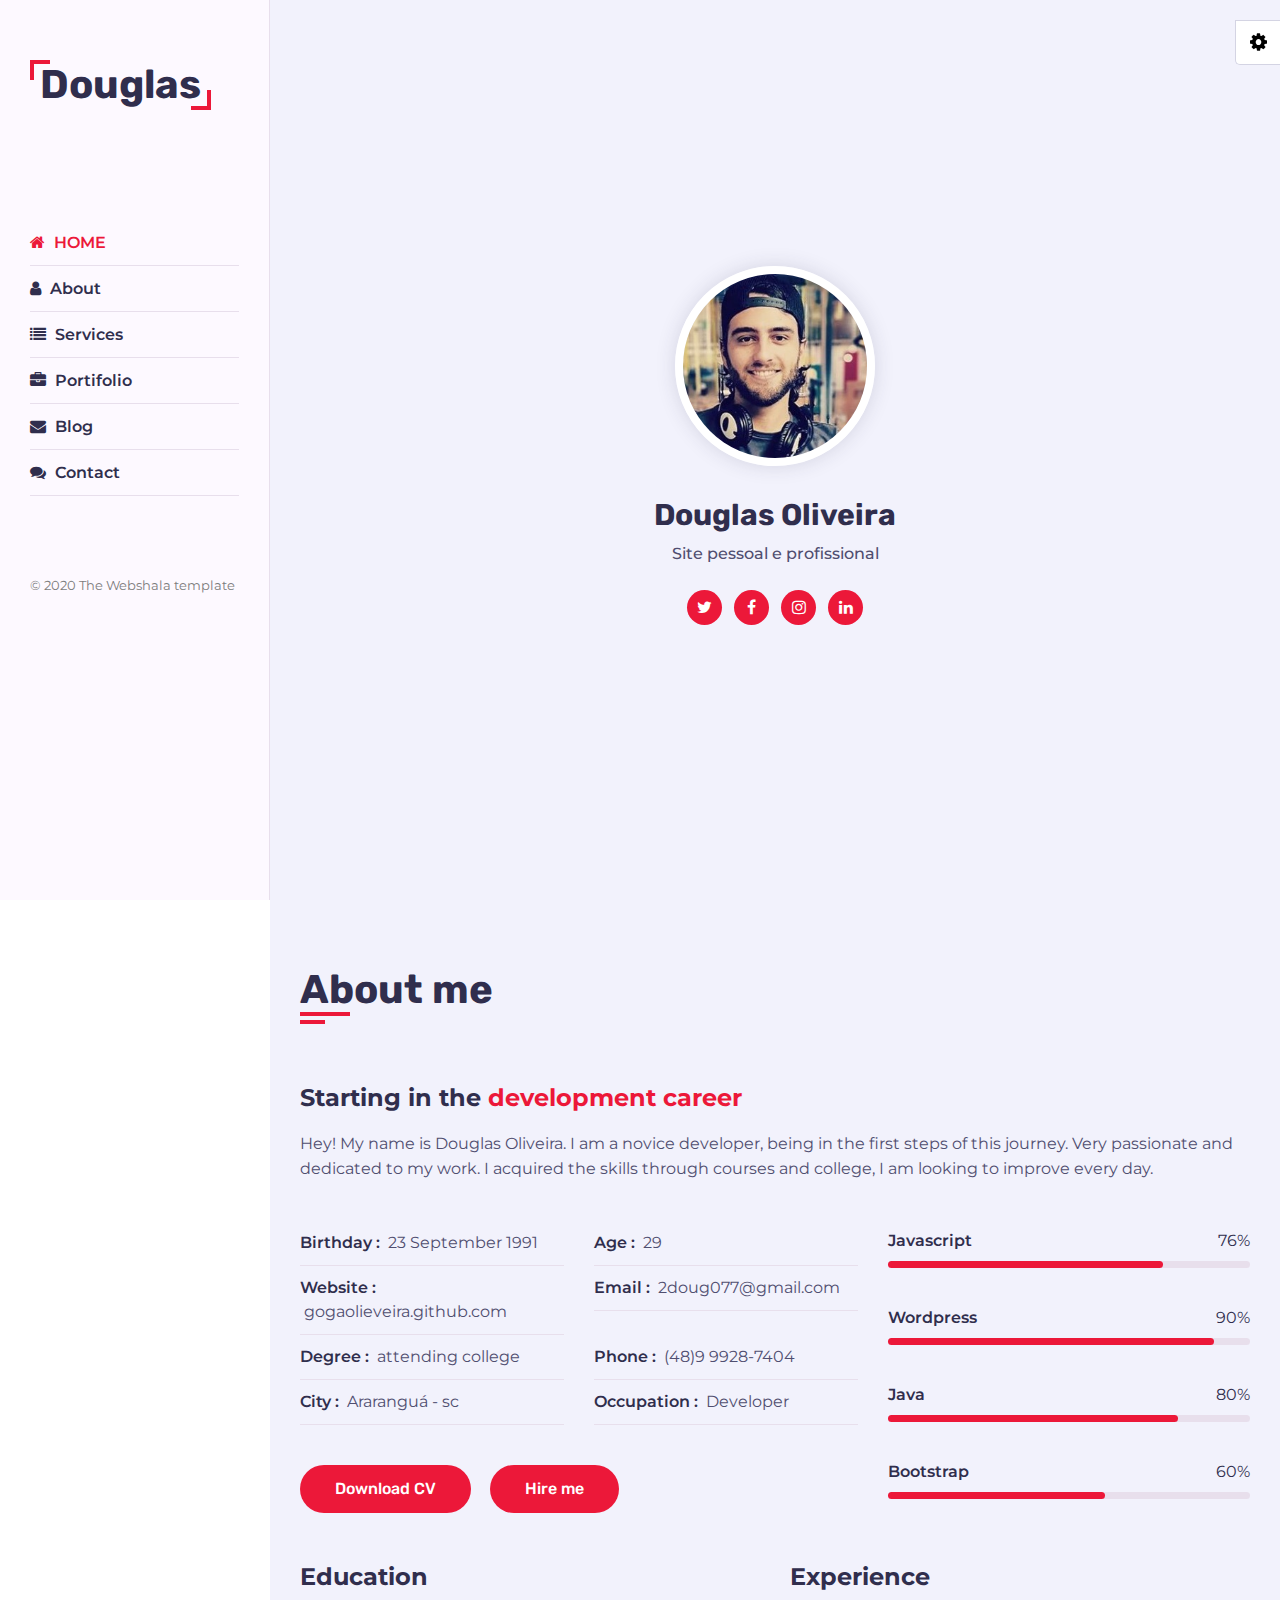
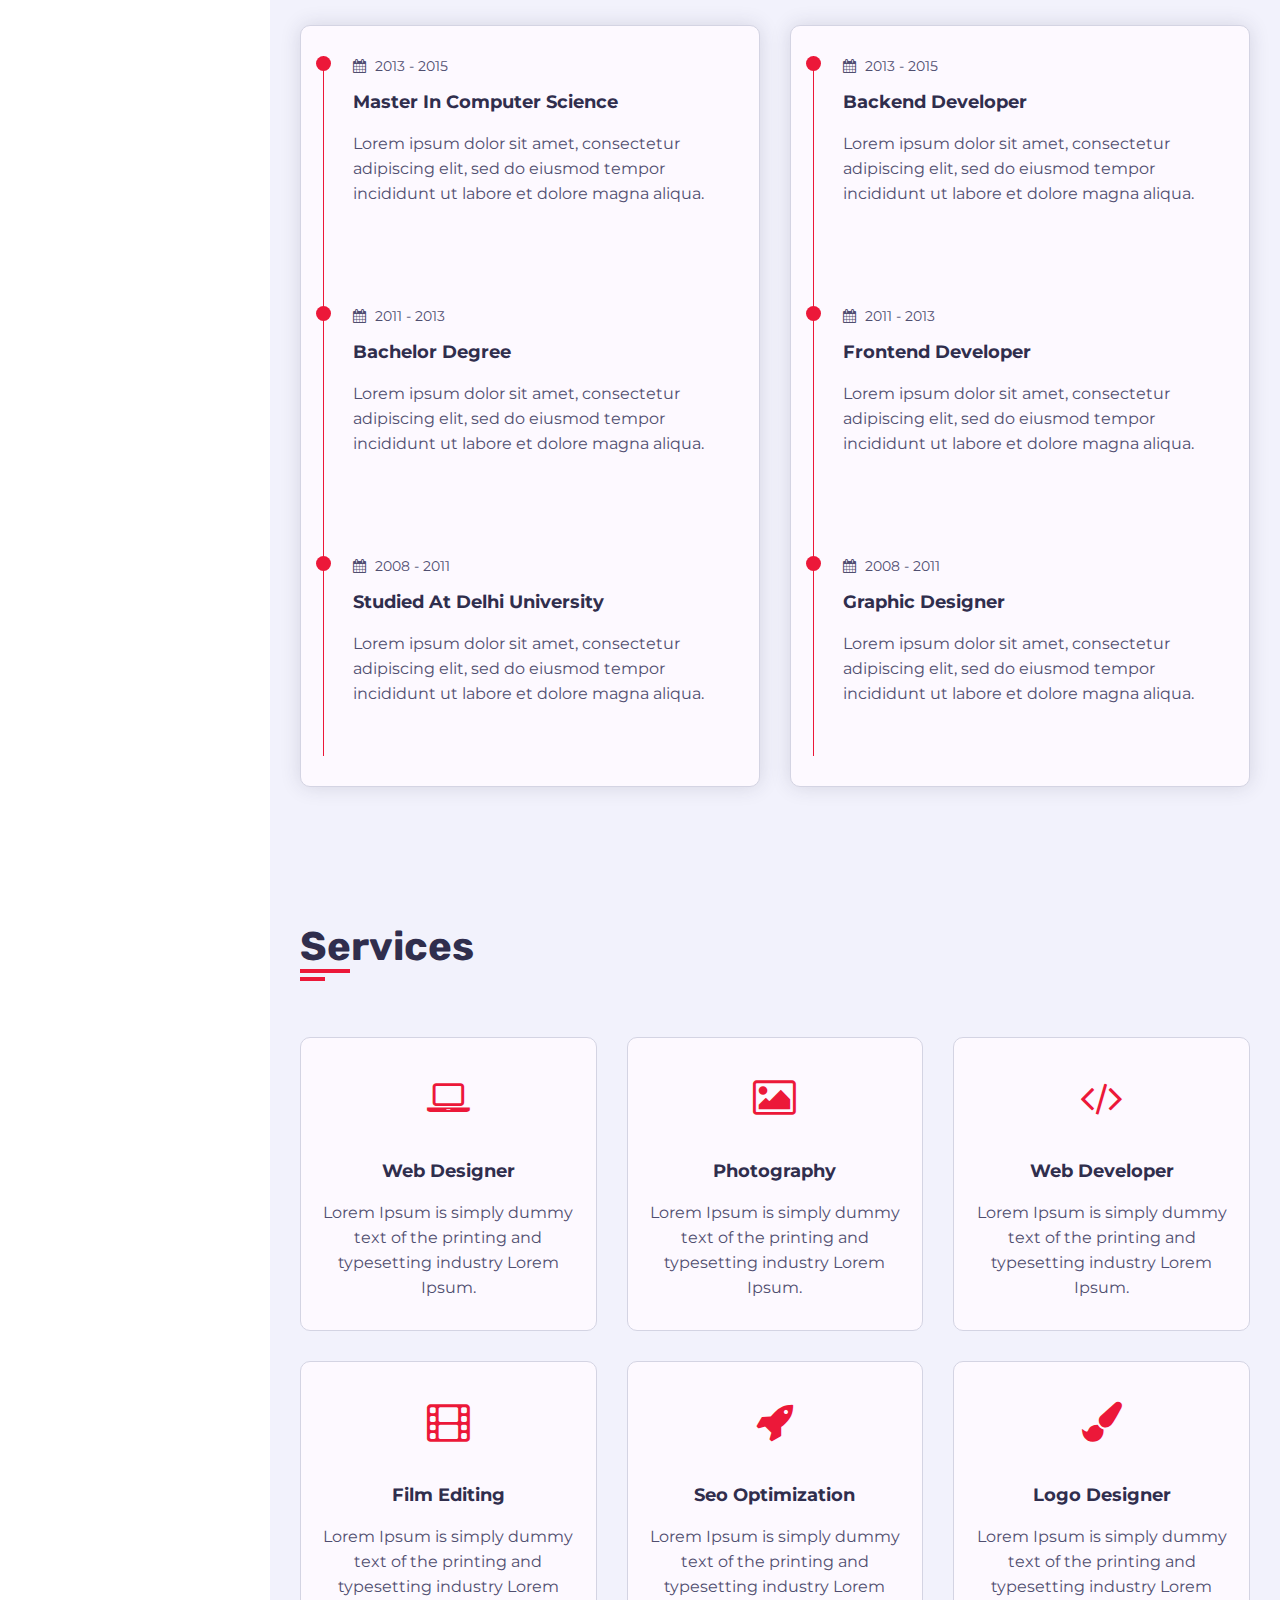
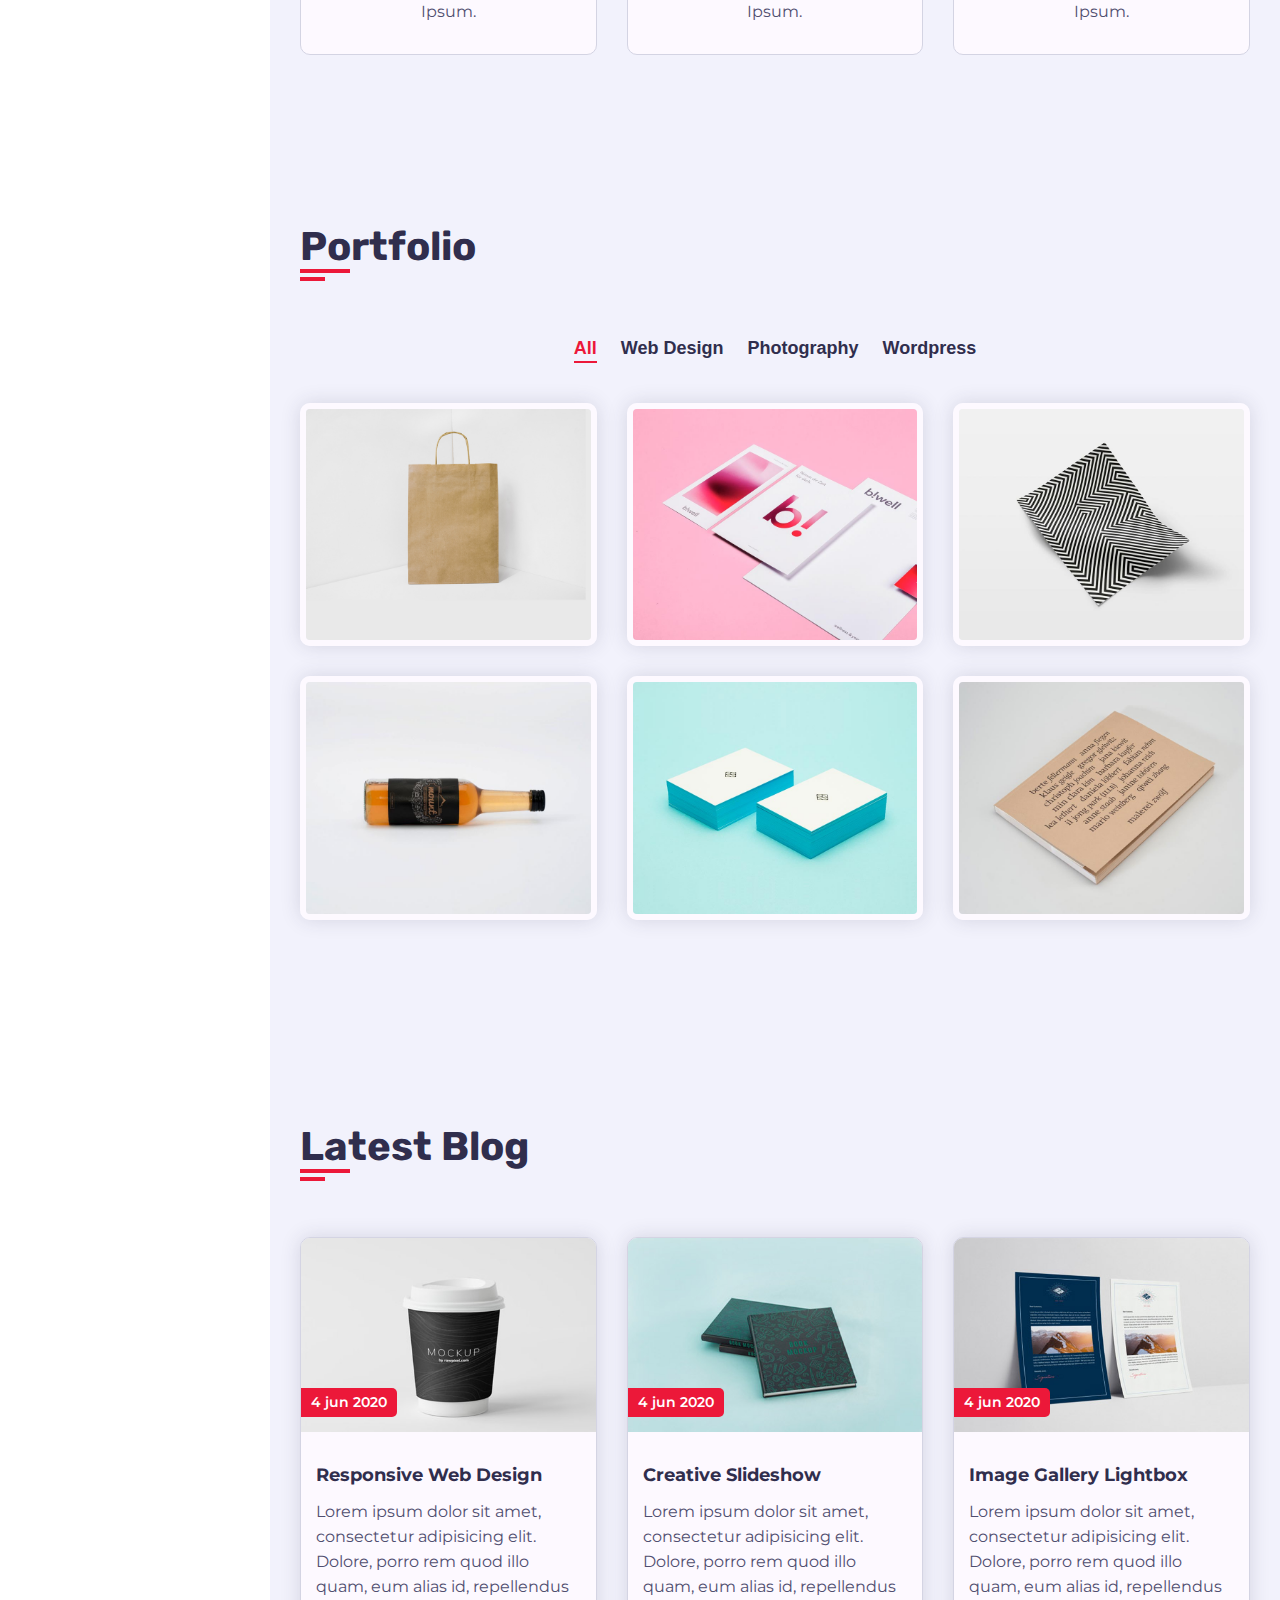
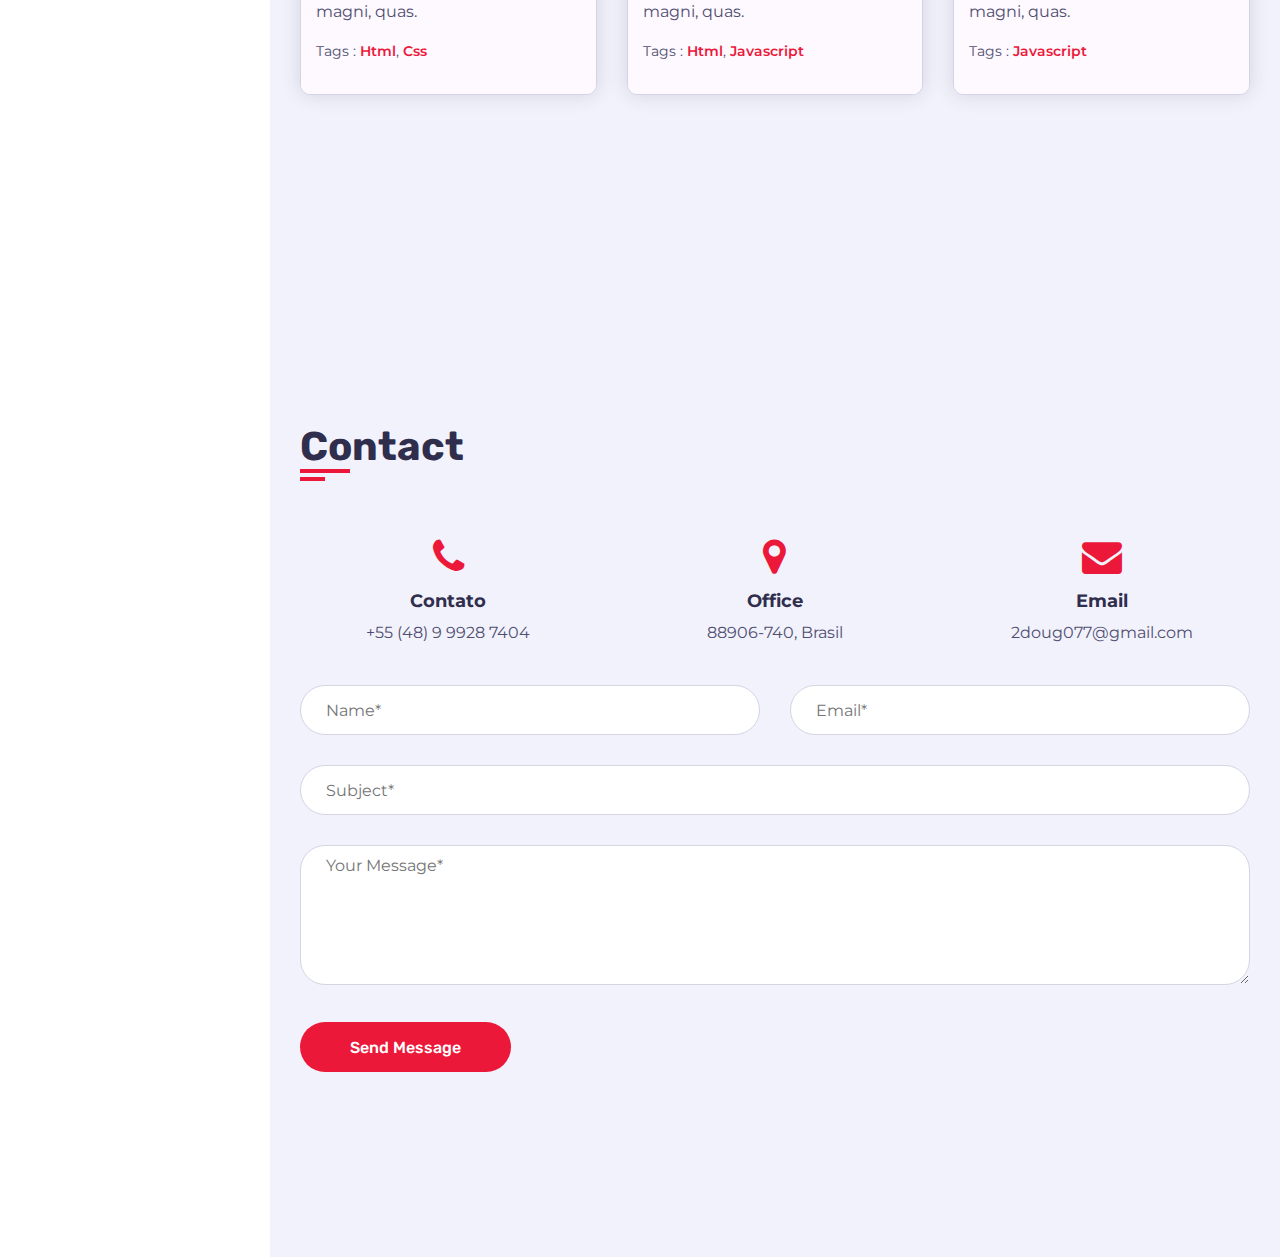
==== index.html @ 9f89ffaa "download cv" ====
<!DOCTYPE html>
<html lang="en">
<head>
  <title>Personal Portfolio Template</title>
  <meta charset="utf-8">
  <meta name="viewport" content="width=device-width, initial-scale=1">
   <!-- Template css Files -->
	<link rel="stylesheet" href="css/style.css" type="text/css">
  <link rel="stylesheet" href="css/skins/pink.css" type="text/css">

  <!-- Live Style Sqitcher - Demo Only -->
  <link rel="stylesheet" class="alternate-style" title="pink" href="css/skins/pink.css" type="text/css" disabled>
  <link rel="stylesheet" class="alternate-style" title="blue" href="css/skins/blue.css" type="text/css" disabled>
  <link rel="stylesheet" class="alternate-style" title="orange" href="css/skins/orange.css" type="text/css" disabled>
  <link rel="stylesheet" class="alternate-style" title="yellow" href="css/skins/yellow.css" type="text/css" disabled >
  <link rel="stylesheet" class="alternate-style" title="grenn" href="css/skins/grenn.css" type="text/css" disabled>

  <link rel="stylesheet" href="css/styleSwitcher.css" type="text/css">

</head>
<body>

  <!-- Main container-->
  <div class="main-container">
    <!-- Aside -->
    <div class="aside">
      <!-- logo -->
      <div class="logo">
        <a href="#">Douglas</a>
      </div>
      <!-- Nav Toggler Btn-->
      <div class="nav-toggler">
        <span></span>
      </div>

      <!-- nav -->
      <ul class="nav">
        <li><a href="#" class="activate"><i class="fa fa-home"></i> HOME</a></li>
        <li><a href="#"><i class="fa fa-user"></i> About</a></li>
        <li><a href="#"><i class="fa fa-list"></i> Services</a></li>
        <li><a href="#"><i class="fa fa-briefcase"></i> Portifolio</a></li>
        <li><a href="#"><i class="fa fa-envelope"></i> Blog</a></li>
        <li><a href="#"><i class="fa fa-comments"></i> Contact</a></li>
      </ul>
      <!-- Copyright -->
      <div class="copyright-text">
        &copy; 2020 The Webshala template
      </div>
    </div>
    <!-- Aside End-->
    <!-- Main contente -->
    <div class="main-content">

      <!-- Home Section -->
        <section class="home section ">
          <div class="container">
            <div class="intro">
              <img src="images/about.jpg" alt="profile" class="shadow-dark">
              <h1>Douglas Oliveira</h1>
              <p>Site pessoal e profissional</p>
              <div class="social-links">
                <a href="#"><i class="fa fa-twitter"></i></a>
                <a href="#"><i class="fa fa-facebook"></i></a>
                <a href="#"><i class="fa fa-instagram"></i></a>
                <a href="#"><i class="fa fa-linkedin"></i></a>
              </div>
            </div>
          </div>
        </section>
      <!-- Home Section end-->

      <!-- About Section --> 
          <section class="about section ">
            <div class="container">
              <div class="row">
                <div class="section-title padd-15">
                  <h2>About me</h2>
                </div>
              </div>
              <div class="row">
                <div class="about-content padd-15">
                  <div class="row">
                    <div class="about-text padd-15">
                      <h3>Starting in the <span> development career</span></h3>
                      <p>Hey! My name is Douglas Oliveira. I am a novice developer, 
                        being in the first steps of this journey. Very passionate and dedicated to my work. 
                        I acquired the skills through courses and college, I am looking to improve every day. </p>
                    </div>
                  </div>
                  <div class="row">
                    <div class="personal-info padd-15">
                      <div class="row">
                        <div class="info-item padd-15">
                          <p>Birthday : <span>23 September 1991</span></p>
                        </div>
                        <div class="info-item padd-15">
                          <p>Age : <span>29</span></p>
                        </div>
                        <div class="info-item padd-15">
                          <p>Website : <span>gogaolieveira.github.com</span></p>
                        </div>
                        <div class="info-item padd-15">
                          <p>Email : <span>2doug077@gmail.com</span></p>
                        </div>
                        <div class="info-item padd-15">
                          <p>Degree : <span>attending college</span></p>
                        </div>
                        <div class="info-item padd-15">
                          <p>Phone : <span>(48)9 9928-7404</span></p>
                        </div>
                        <div class="info-item padd-15">
                          <p>City : <span>Araranguá - sc</span></p>
                        </div>
                        <div class="info-item padd-15">
                          <p>Occupation : <span>Developer</span></p>
                        </div>
                      </div>
                      <div class="row">
                        <div class="buttons padd-15">
                          <a href="https://docs.google.com/document/d/1avSpK-kyquEEZ40soCVxPHqkSsk9Lg15papKttNZGSA/edit?usp=sharing" class="btn">Download CV</a>
                          <a href="https://api.whatsapp.com/send?phone=5548999287404&text=Ol%C3%A1%2C%20encontrei%20seu%20contato%20em%20seu%20site" class="btn">Hire me</a>
                        </div>
                      </div>
                    </div>
                    <div class="skills padd-15">
                      <div class="row">
                        <div class="skill-item padd-15">
                          <h5>Javascript</h5>
                          <div class="progress">
                            <div class="progress-in" style="width: 76%;"></div>
                            <div class="skill-precent">76%</div>
                          </div>
                        </div>
                        <div class="skill-item padd-15">
                          <h5>Wordpress</h5>
                          <div class="progress">
                            <div class="progress-in" style="width: 90%;"></div>
                            <div class="skill-precent">90%</div>
                          </div>
                        </div>
                        <div class="skill-item padd-15">
                          <h5>Java</h5>
                          <div class="progress">
                            <div class="progress-in" style="width: 80%;"></div>
                            <div class="skill-precent">80%</div>
                          </div>
                        </div>
                        <div class="skill-item padd-15">
                          <h5>Bootstrap</h5>
                          <div class="progress">
                            <div class="progress-in" style="width: 60%;"></div>
                            <div class="skill-precent">60%</div>
                          </div>
                        </div>
                      </div>
                    </div>
                  </div>
                  <div class="row">
                    <div class="education padd-15">
                      <h3 class="title">Education</h3>
                      <div class="row">
                        <div class="timeline-box padd-15">
                          <div class="timeline shadow-dark">
                            <!-- Timeline Item -->
                            <div class="timeline-item">
                              <div class="circle-dot"></div>
                              <h6 class="timeline-date">
                                <i class="fa fa-calendar"></i> 2013 - 2015
                              </h6>
                              <h4 class="timeline-title">Master In Computer Science</h4>
                              <p class="timeline-text">Lorem ipsum dolor sit amet, consectetur adipiscing elit, sed do eiusmod tempor incididunt ut labore et dolore magna aliqua.</p>
                            </div>
                            <!-- Timeline Item End-->
                            <!-- Timeline Item -->
                            <div class="timeline-item">
                              <div class="circle-dot"></div>
                              <h6 class="timeline-date">
                                <i class="fa fa-calendar"></i> 2011 - 2013
                              </h6>
                              <h4 class="timeline-title">Bachelor Degree</h4>
                              <p class="timeline-text">Lorem ipsum dolor sit amet, consectetur adipiscing elit, sed do eiusmod tempor incididunt ut labore et dolore magna aliqua.</p>
                            </div>
                            <!-- Timeline Item End-->
                            <!-- Timeline Item -->
                            <div class="timeline-item">
                              <div class="circle-dot"></div>
                              <h6 class="timeline-date">
                                <i class="fa fa-calendar"></i> 2008 - 2011
                              </h6>
                              <h4 class="timeline-title">Studied At Delhi University</h4>
                              <p class="timeline-text">Lorem ipsum dolor sit amet, consectetur adipiscing elit, sed do eiusmod tempor incididunt ut labore et dolore magna aliqua.</p>
                            </div>
                            <!-- Timeline Item End-->
                          </div>
                        </div>
                      </div>
                    </div>
                    <div class="experience padd-15">
                      <h3 class="title">Experience</h3>
                      <div class="row">
                        <div class="timeline-box padd-15">
                          <div class="timeline shadow-dark">
                            <!-- Timeline Item -->
                            <div class="timeline-item">
                              <div class="circle-dot"></div>
                              <h6 class="timeline-date">
                                <i class="fa fa-calendar"></i> 2013 - 2015
                              </h6>
                              <h4 class="timeline-title">Backend Developer</h4>
                              <p class="timeline-text">Lorem ipsum dolor sit amet, consectetur adipiscing elit, sed do eiusmod tempor incididunt ut labore et dolore magna aliqua.</p>
                            </div>
                            <!-- Timeline Item End-->
                            <!-- Timeline Item -->
                            <div class="timeline-item">
                              <div class="circle-dot"></div>
                              <h6 class="timeline-date">
                                <i class="fa fa-calendar"></i> 2011 - 2013
                              </h6>
                              <h4 class="timeline-title">Frontend Developer</h4>
                              <p class="timeline-text">Lorem ipsum dolor sit amet, consectetur adipiscing elit, sed do eiusmod tempor incididunt ut labore et dolore magna aliqua.</p>
                            </div>
                            <!-- Timeline Item End-->
                            <!-- Timeline Item -->
                            <div class="timeline-item">
                              <div class="circle-dot"></div>
                              <h6 class="timeline-date">
                                <i class="fa fa-calendar"></i> 2008 - 2011
                              </h6>
                              <h4 class="timeline-title">Graphic Designer</h4>
                              <p class="timeline-text">Lorem ipsum dolor sit amet, consectetur adipiscing elit, sed do eiusmod tempor incididunt ut labore et dolore magna aliqua.</p>
                            </div>
                            <!-- Timeline Item End-->
                          </div>
                        </div>
                      </div>
                    </div>
                  </div>
                </div>
              </div>
            </div>
          </section>
      

      <!-- About Section End-->

      <!-- Service Section -->
          <section class="service section ">
            <div class="container">
              <div class="row">
                <div class="section-title padd-15">
                  <h2>Services</h2>
                </div>
              </div>
              <div class="row">
                <!-- service item -->
                <div class="service-item padd-15">
                  <div class="service-item-inner">
                    <div class="icon"><i class="fa fa-laptop"></i></div>
                    <h4>Web Designer</h4>
                    <p>Lorem Ipsum is simply dummy text of the printing and typesetting industry Lorem Ipsum.</p>
                  </div>
                </div>
                <!-- service item End-->
                <!-- service item -->
                <div class="service-item padd-15">
                  <div class="service-item-inner">
                    <div class="icon"><i class="fa fa-photo"></i></div>
                    <h4>Photography</h4>
                    <p>Lorem Ipsum is simply dummy text of the printing and typesetting industry Lorem Ipsum.</p>
                  </div>
                </div>
                <!-- service item End-->
                <!-- service item -->
                <div class="service-item padd-15">
                  <div class="service-item-inner">
                    <div class="icon"><i class="fa fa-code"></i></div>
                    <h4>Web Developer</h4>
                    <p>Lorem Ipsum is simply dummy text of the printing and typesetting industry Lorem Ipsum.</p>
                  </div>
                </div>
                <!-- service item End-->
                <!-- service item -->
                <div class="service-item padd-15">
                  <div class="service-item-inner">
                    <div class="icon"><i class="fa fa-film"></i></div>
                    <h4>Film Editing</h4>
                    <p>Lorem Ipsum is simply dummy text of the printing and typesetting industry Lorem Ipsum.</p>
                  </div>
                </div>
                <!-- service item End-->
                <!-- service item -->
                <div class="service-item padd-15">
                  <div class="service-item-inner">
                    <div class="icon"><i class="fa fa-rocket"></i></div>
                    <h4>Seo Optimization</h4>
                    <p>Lorem Ipsum is simply dummy text of the printing and typesetting industry Lorem Ipsum.</p>
                  </div>
                </div>
                <!-- service item End-->
                <!-- service item -->
                <div class="service-item padd-15">
                  <div class="service-item-inner">
                    <div class="icon"><i class="fa fa-paint-brush"></i></div>
                    <h4>Logo Designer</h4>
                    <p>Lorem Ipsum is simply dummy text of the printing and typesetting industry Lorem Ipsum.</p>
                  </div>
                </div>
                <!-- service item End-->
              </div>
            </div>
          </section>
      <!-- Service Section End-->
      
      <!-- Portfolio section -->
          <section class="portfolio section ">
            <div class="container">
              <div class="row">
                <div class="section-title padd-15">
                  <h2>Portfolio</h2>
                </div>
              </div>
              <div class="row">
                <div class="portfolio-filter padd-15">
                  <button type="button" data-filter="all" class="active">All</button>
                  <button type="button" data-filter="web-designer">Web Design</button>
                  <button type="button" data-filter="photography">photography</button>
                  <button type="button" data-filter="wordpress">wordpress</button>
                </div>
              </div>
              <div class="row">
                <!-- portfolio item -->
                <div class="portfolio-item padd-15" data-category="web-designer">
                  <div class="portfolio-item-inner shadow-dark">
                    <div class="portfolio-img">
                        <img src="images/portfolio/1.jpg" alt="portfolio">
                    </div>
                    <div class="portfolio-info">
                      <h4>web design</h4>
                      <div class="icon">
                        <i class="fa fa-search"></i>
                      </div>
                    </div>
                  </div>
                </div>
                <!-- portfolio item END-->
                <!-- portfolio item -->
                <div class="portfolio-item padd-15" data-category="wordpress">
                  <div class="portfolio-item-inner shadow-dark">
                    <div class="portfolio-img">
                        <img src="images/portfolio/2.jpg" alt="portfolio">
                    </div>
                    <div class="portfolio-info">
                      <h4>wordpress</h4>
                      <div class="icon">
                        <i class="fa fa-search"></i>
                      </div>
                    </div>
                  </div>
                </div>
                <!-- portfolio item END-->
                <!-- portfolio item -->
                <div class="portfolio-item padd-15" data-category="web-designer">
                  <div class="portfolio-item-inner shadow-dark">
                    <div class="portfolio-img">
                        <img src="images/portfolio/3.jpg" alt="portfolio">
                    </div>
                    <div class="portfolio-info">
                      <h4>web design</h4>
                      <div class="icon">
                        <i class="fa fa-search"></i>
                      </div>
                    </div>
                  </div>
                </div>
                <!-- portfolio item END-->
                <!-- portfolio item -->
                <div class="portfolio-item padd-15" data-category="photography">
                  <div class="portfolio-item-inner shadow-dark">
                    <div class="portfolio-img">
                        <img src="images/portfolio/4.jpg" alt="portfolio">
                    </div>
                    <div class="portfolio-info">
                      <h4>photography</h4>
                      <div class="icon">
                        <i class="fa fa-search"></i>
                      </div>
                    </div>
                  </div>
                </div>
                <!-- portfolio item END-->
                <!-- portfolio item -->
                <div class="portfolio-item padd-15" data-category="wordpress">
                  <div class="portfolio-item-inner shadow-dark">
                    <div class="portfolio-img">
                        <img src="images/portfolio/5.jpg" alt="portfolio">
                    </div>
                    <div class="portfolio-info">
                      <h4>wordpress</h4>
                      <div class="icon">
                        <i class="fa fa-search"></i>
                      </div>
                    </div>
                  </div>
                </div>
                <!-- portfolio item END-->
                <!-- portfolio item -->
                <div class="portfolio-item padd-15" data-category="wordpress">
                  <div class="portfolio-item-inner shadow-dark">
                    <div class="portfolio-img">
                        <img src="images/portfolio/6.jpg" alt="portfolio">
                    </div>
                    <div class="portfolio-info">
                      <h4>web design</h4>
                      <div class="icon">
                        <i class="fa fa-search"></i>
                      </div>
                    </div>
                  </div>
                </div>
                <!-- portfolio item END-->
              </div>
            </div>
          </section>
      <!-- Portfolio section END-->

      <!-- Blog Section -->
      <section class="blog section ">
        <div class="container">
          <div class="row">
            <div class="section-title padd-15">
              <h2>Latest Blog</h2>
            </div>
          </div>
          <div class="row">
            <!-- Blog item -->
            <div class="blog-item padd-15">
              <div class="blog-item-inner shadow-dark">
                <div class="blog-img">
                  <img src="images/blog/1.jpg" alt="blog">
                  <div class="blog-date"> 4 jun 2020</div>
                </div>
                <div class="blog-info">
                  <h4 class="blog-title">Responsive Web Design</h4>
                  <p class="blog-description">Lorem ipsum dolor sit amet, consectetur adipisicing elit. Dolore, porro rem quod illo quam, eum alias id, repellendus magni, quas.</p>
                  <p class="blog-tags">Tags : <a href="#">Html</a>,<a href="#"> css</a></p>
                </div>
              </div>
            </div>
            <!-- Blog item End-->
            <!-- Blog item -->
            <div class="blog-item padd-15">
              <div class="blog-item-inner shadow-dark">
                <div class="blog-img">
                  <img src="images/blog/2.jpg" alt="blog">
                  <div class="blog-date"> 4 jun 2020</div>
                </div>
                <div class="blog-info">
                  <h4 class="blog-title">Creative Slideshow</h4>
                  <p class="blog-description">Lorem ipsum dolor sit amet, consectetur adipisicing elit. Dolore, porro rem quod illo quam, eum alias id, repellendus magni, quas.</p>
                  <p class="blog-tags">Tags : <a href="#">Html</a>,<a href="#"> Javascript</a></p>
                </div>
              </div>
            </div>
            <!-- Blog item End-->
            <!-- Blog item -->
            <div class="blog-item padd-15">
              <div class="blog-item-inner shadow-dark">
                <div class="blog-img">
                  <img src="images/blog/3.jpg" alt="blog">
                  <div class="blog-date"> 4 jun 2020</div>
                </div>
                <div class="blog-info">
                  <h4 class="blog-title">Image Gallery Lightbox</h4>
                  <p class="blog-description">Lorem ipsum dolor sit amet, consectetur adipisicing elit. Dolore, porro rem quod illo quam, eum alias id, repellendus magni, quas.</p>
                  <p class="blog-tags">Tags : <a href="#">Javascript</a></p>
                </div>
              </div>
            </div>
            <!-- Blog item End-->
          </div>
        </div>
      </section>

      <!-- Blog Section End -->

      <!-- Contact Section -->
      <section class="contact section">
        <div class="container">
          <div class="row">
            <div class="section-title padd-15">
              <h2>Contact</h2>
            </div>
          </div>
          <div class="row">
            <!-- Contact-info-item -->
            <div class="cotact-info-item padd-15">
              <div class="icon"><i class="fa fa-phone"></i></div>
              <h4>Contato</h4>
              <p>+55 (48) 9 9928 7404</p>
            </div>
            <!-- Contact-info-item End-->
            <!-- Contact-info-item -->
            <div class="cotact-info-item padd-15">
              <div class="icon"><i class="fa fa-map-marker"></i></div>
              <h4>Office</h4>
              <p>88906-740, Brasil</p>
            </div>
            <!-- Contact-info-item End-->
            <!-- Contact-info-item -->
            <div class="cotact-info-item padd-15">
              <div class="icon"><i class="fa fa-envelope"></i></div>
              <h4>Email</h4>
              <p>2doug077@gmail.com</p>
            </div>
            <!-- Contact-info-item End-->
          </div>
          <!-- Contact Form -->
          <div class="row">
            <div class="contact-form padd-15">
              <div class="row">
                <div class="form-item col-6 padd-15">
                  <div class="form-group">
                    <input type="text" class="form-control" placeholder="Name*">
                  </div>
                </div>
                <div class="form-item col-6 padd-15">
                  <div class="form-group">
                    <input type="text" class="form-control" placeholder="Email*">
                  </div>
                </div>
              </div>
              <div class="row">
                <div class="form-item col-12 padd-15">
                  <div class="form-group">
                    <input type="text" class="form-control" placeholder="Subject*">
                  </div>
                </div>
              </div>
              <div class="row">
                <div class="form-item col-12 padd-15">
                  <div class="form-group">
                    <textarea class="form-control" placeholder="Your Message*"></textarea>
                  </div>
                </div>
              </div>
              <div class="row">
                <div class="col-12 padd-15">
                  <button type="submit" class="btn">Send Message</button>
                </div>
              </div>
            </div>
          </div>
          <!-- Contact Form End-->
        </div>
      </section>
      <!-- Contact Section End -->

    </div>
    <!-- Main contente end -->
  </div>
  <!-- Main container end-->

  <!-- Lightbox -->

  <div class="lightbox">
    <div class="lightbox-content">
      <div class="lightbox-close"><!--<i class="fa fa-close"></i>-->&times;</div> 
      <img src="images/portfolio/2.jpg" alt="" class="lightbox-img" onclick="nextItem()"> 
      <div class="lightbox-caption">
        <div class="caption-text"></div>
        <div class="caption-counter"></div>
      </div>
    </div>
    <div class="lightbox-controls">
      <div class="prev-item" onclick="prevItem()"><i class="fa fa-angle-left"></i></div>
      <div class="next-item" onclick="nextItem()"><i class="fa fa-angle-right"></i></div>
    </div>
  </div>
  <!-- Lightbox END-->

  <!-- live style switcher demo only -->  
    <div class="style-switcher">
      <div class="toggle-style-switcher">
        <i class="fa fa-cog fa-spin"></i>
      </div>
      <h5>style switcher</h5>
        <ul>
          <li><a href="javascript:void(0);" title="pink" style="background-color: #ec1839" onclick="setActiveStyle('pink')"></a></li>
          <li><a href="javascript:void(0);" title="blue" style="background-color: #2196f3" onclick="setActiveStyle('blue')"></a></li>
          <li><a href="javascript:void(0);" title="orange" style="background-color: #fa5b0f" onclick="setActiveStyle('orange')"></a></li>
          <li><a href="javascript:void(0);" title="yellow" style="background-color: #ffb400" onclick="setActiveStyle('yellow')"></a></li>
          <li><a href="javascript:void(0);" title="grenn" style="background-color: #72b626" onclick="setActiveStyle('grenn')"></a></li>
        </ul>
        <h5>Body Skin</h5>
        <label for="">
          <input type="radio" class="body-skin" name="body-style" value="light" checked="true">light
        </label>
        <label for="">
          <input type="radio" class="body-skin" name="body-style" value="dark">Dark
        </label>
    </div>
  
  <!-- live style switcher demo only end-->


  <!-- Template JS -->
  <script src="js/script.js"></script>

  <!-- live style js demo only -->
  <script src="js/styleSwitcher.js"></script>

  <!-- live style js demo only  end-->

</body>
</html>
---- css/style.css ----
/*Font Awesome Free Icon*/
 @import url("https://stackpath.bootstrapcdn.com/font-awesome/4.7.0/css/font-awesome.min.css");
 /*Google fonts*/
 @import url('https://fonts.googleapis.com/css?family=Montserrat:400,500,600,700&display=swap');
 @import url('https://fonts.googleapis.com/css?family=Rubik:500,700,900&display=swap');

 /* General Style */
body{
    margin: 0;
    line-height: 1.5;
    font-size: 16px;
    font-family: 'montserrat', sans-serif;
    font-weight: 400;
}
*{
    margin: 0;
    padding: 0;
    outline: none;
    text-decoration: none;
    box-sizing: border-box;
}
::before,::after{
    box-sizing: border-box;
}
input,textarea,select{
    font-family: 'montserrat', sans-serif;
}
.section{
    background-color: #f2f2fc;
    min-height: 100vh;
    display: block;
    padding: 0 30px;
}

.section .container{
    padding-top: 60px;
    padding-bottom: 70px;
}
.section-title{
    -ms-flex: 0 0 100%;
    flex: 0 0 100%;
    max-width: 100%;
    margin-bottom: 60px;
}

.section-title h2{
    font-size: 40px;
    color: #302e4d;
    font-family: 'Rubik', sans-serif;
    font-weight: 700;
    margin:0;
    position: relative;
}

.section-title h2::before{
    content: '';
    height: 4px;
    width: 25px;
    position: absolute;
    top: 100%;
    left: 0;
    
}

.section-title h2::after{
    content: '';
    height: 4px;
    width: 50px;
    position: absolute;
    top: 100%;
    left: 0;
    margin-top: -8px;
}
.row{
    display: -ms-flexbox;
    display: flex;
    -ms-flex-wrap: wrap;
    flex-wrap: wrap;
    margin-right: -15px; 
    margin-left: -15px;
    position: relative;
}
.padd-15{
    padding-left: 15px;
    padding-right: 15px;
}

.main-content{
    padding-left: 270px;
}
.container{
    max-width: 1100px;
    width: 100%;
    margin: auto;
}
.shadow-dark{
    -webkit-box-shadow: 0 0 20px rgba(48, 46, 77, 0.15); 
    box-shadow: 0 0 20px rgba(48, 46, 77, 0.15); 
}
.btn{
    font-size: 16px;
    font-family: 'Rubik', sans-serif;
    font-weight: 500;
    padding: 12px 35px;
    color: #ffffff;
    border-radius: 40px;
    -webkit-transition: all 0.3s ease;
    transition: all 0.3s ease;
    display: inline-block;
    white-space: nowrap;
    border: none;
    cursor: pointer;
}
.btn:hover{
    -webkit-transform: scale(1.05);
    transform: scale(1.05);
}
.hidden{
    display: none!important;
}

 /* Aside */
.aside{
    width: 270px;
    background-color: #fdf9ff;     
    position: fixed;
    height: 100%;
    left: 0;
    top: 0;
    z-index: 10;
    border-right: 1px solid #e8dfec;
    padding: 30px;

}
.aside .logo{
    padding: 30px 0;
}
.aside .logo a{
    font-size: 40px;
    color: #302e4d;
    font-family: 'Rubik', sans-serif;
    font-weight: 700;
    text-decoration: none;
    display: inline-block;
    position: relative;
    padding: 0 10px;
    line-height: 50px;
}
.aside .logo a::before{
    content: '';
    height: 20px;
    width: 20px;
    position: absolute;
    top: 0;
    left: 0;
}
.aside .logo a::after{
    content: '';
    height: 20px;
    width: 20px;
    position: absolute;
    bottom: 0;
    right: 0;
}

/* 33:31 */
.aside .nav-toggler{
    height: 40px;
    width: 45px;
    border: 1px solid #d4d4e3;
    cursor: pointer;
    position: fixed;
    left: 300px;
    top: 30px;
    z-index: 11;
    border-radius: 5px;
    background-color: #fdf9ff;  
    /* display: -ms-flexbox;
    display: flex; */
    display: none;
    -ms-flex-align: center;
    align-items: center;
    -ms-flex-pack: center;
    justify-content: center;
}
.aside .nav-toggler span{
    height: 2px;
    width: 18px;
    display: inline-block;
    position: relative;
}
.aside .nav-toggler span::before{
    content: '';
    height: 2px;
    width: 18px;
    position: absolute;
    top: -6px;
    left: 0;
}

.aside .nav-toggler span::after{
    content: '';
    height: 2px;
    width: 18px;
    position: absolute;
    top: 6px;
    left: 0;
}
.aside .nav{
    list-style: none;
    margin: 80px 0;
    padding: 0;
}
.aside .nav li{
    display: block;
}
.aside .nav li a{
    font-size: 16px;
    font-weight: 600;
    color: #302e4d;
    text-decoration: none;
    line-height: 45px;
    display: block;
    border-bottom: 1px solid #e8dfec;
    -webkit-transition: all 0.3s ease;
    transition: all 0.3s ease;
    text-transform: capitalize;
}
.aside .nav li a:not(.activate):hover{
    padding-left: 5px;
    
}
.aside .nav li a .fa{
    margin-right: 5px;
}
.aside .copyright-text{
    font-size: 13px;
    color: #7d7d7d;

}
 /* Home */

 .home{
     min-height: 100vh;
     display: -ms-flexbox;
     display: flex;
 }
 .home .intro{
     text-align: center;
 }
 .home .intro img{
     height: 200px;
     width: 200px;
     border-radius: 50%;
     display: inline-block;
     border: 8px solid #ffffff;
 }

 .home .intro h1{
     font-size: 30px;
     color: #302e4d;
     font-family: 'Rubik', sans-serif;
     font-weight: 700;
     margin: 20px 0 5px;
 }

 .home .intro p{
     font-size: 16px;
     font-weight: 500;
     margin: 0;
     line-height: 22px;
     color: #504e70;
 }
 .home .intro .social-links{
     margin-top: 25px;
 }
 .home .intro .social-links a{
    height: 35px;
    width: 35px;
    display: inline-block;
    text-align: center;
    line-height: 35px;
    color: #ffffff;
    margin: 0 4px;
    border-radius: 50%;
    text-decoration: none;
    -webkit-transition: all 0.3 ease;
    transition: all 0.3 ease;
}
.home .intro .social-links a:hover{
    -webkit-transform: scale(1.1);
    transform: scale(1.1);
}

/* About Section */
.about .about-content{
    -ms-flex: 0 0 100%;
    flex: 0 0 100%;
    max-width: 100%;
}

.about .about-content .about-text{
    -ms-flex: 0 0 100%;
    flex: 0 0 100%;
    max-width: 100%;
}

.about .about-content .about-text h3{
    font-size: 24px;
    margin-bottom: 15px;
    font-weight: 700;
    color: #302e4d;
}
.about .about-content .about-text p{
    font-size: 16px;
    line-height: 25px;
    color: #504e70;
    margin:0;
}

.about .about-content .personal-info{
    /* background-color: red; */
    -ms-flex: 0 0 60%;
    flex: 0 0 60%;
    max-width: 60%;
    margin-top: 40px;
}

.about .about-content .personal-info .info-item{
    -ms-flex: 0 0 50%;
    flex: 0 0 50%;
    max-width: 50%;
}
.about .about-content .personal-info .info-item p{
    font-weight: 600;
    padding: 10px 0;
    font-size: 16px;
    color: #302e4d;
    margin: 0;
    border-bottom: 1px solid #e8dfec;
}

.about .about-content .personal-info .info-item p span{
    font-weight: 400;
    color: #504e70;
    margin-left: 4px;
    display: inline-block;
}

.about .about-content .personal-info .buttons{
    margin-top: 30px;
}
.about .about-content .personal-info .buttons .btn{
    margin-right: 15px;
    margin-top: 10px;
}
.about .about-content .skills{
    /* background-color: blue; */
    -ms-flex: 0 0 40%;
    flex: 0 0 40%;
    max-width: 40%;
    margin-top: 40px;
}

.about .about-content .skills .skill-item{
    -ms-flex: 0 0 100%;
    flex: 0 0 100%;
    max-width: 100%;
    
}

.about .about-content .skills .skill-item h5{
    line-height: 40px;
    font-weight: 600;
    font-size: 16px;
    color: #302e4d;
    text-transform: capitalize;
    margin: 0;

    
}

.about .about-content .skills .skill-item .progress{
    background-color: #e8dfec;
    height: 7px;
    border-radius: 4px;
    /* overflow: hidden; */
    width: 100%;
    position: relative;
}
.about .about-content .skills .skill-item{
    margin-bottom: 30px;
}
.about .about-content .skills .skill-item .progress .progress-in{
    position: absolute;
    left: 0;
    top: 0;
    height: 100%;
    border-radius: 4px;
}

.about .about-content .skills .skill-item .skill-precent{
    /* display: none; */
    line-height: 40px;
    position: absolute;
    right: 0;
    color: #302e4d;
    top: -40px;
    font-weight: 400;
}

.about .about-content .education{
    -ms-flex: 0 0 50%;
    flex: 0 0 50%;
    max-width: 50%;
    margin-top: 30px;
}
.about .about-content .experience{
    -ms-flex: 0 0 50%;
    flex: 0 0 50%;
    max-width: 50%;
    margin-top: 30px;
}

.about .about-content h3.title{
    font-size: 24px;
    margin-bottom: 30px;
    font-weight: 700;
    color: #302e4d;
}
.about .about-content .timeline-box{
    -ms-flex: 0 0 100%;
    flex: 0 0 100%;
    max-width: 100%;
}

.about .about-content .timeline{
    background-color: #fdf9ff;
    padding: 30px 15px;
    border: 1px solid #d4d4e3;
    border-radius: 10px;
    width: 100%;
    position: relative;
}
.about .about-content .timeline .timeline-item{
    position: relative;
    padding-left: 37px;
    padding-bottom: 50px;
}
.about .about-content .timeline .timeline-item:last-child{
    padding-bottom: 0;
}
.about .about-content .timeline .timeline-item::before{
    content: '';
    width: 1px;
    position: absolute;
    height: 100%;
    left: 7px;
    top: 0;
}

.about .about-content .timeline .circle-dot{
    position: absolute;
    left: 0;
    top: 0;
    height: 15px;
    width: 15px;
    left: 0px;
    border-radius: 50%;
}
.about .about-content .timeline .timeline-date{
    font-size: 14px;
    font-weight: 400;
    margin-bottom: 12px;
    color: #504e70;

}
.about .about-content .timeline .timeline-date .fa{
    margin-right: 5px;
}
.about .about-content .timeline .timeline-title{
    font-weight: 700;
    font-size: 18px;
    margin-bottom: 15px;
    text-transform: capitalize;
    color: #302e4d;
}
.about .about-content .timeline .timeline-text{
    font-size: 16px;
    line-height: 25px;
    color: #504e70;
    margin: 0%;
    padding-bottom: 50px;
}

/* service section */

.service .container{
    padding-bottom: 40px;
}

.service .service-item{
    -ms-flex: 0 0 33.33%;
    flex: 0 0 33.33%;
    max-width: 33.33%;
    margin-bottom: 30px;
    display:-ms-flex;
    display: flex;
    
}

.service .service-item .service-item-inner{
    background-color: #fdf9ff;
    border: 1px solid #d4d4e3;
    border-radius: 10px;
    padding: 30px 15px;
    text-align: center;
    -webkit-transition: all 0.3s ease;
    transition: all 0.3s ease;
}

.service .service-item .service-item-inner:hover{
    -webkit-box-shadow: 0 0 20px rgba(48, 46, 77, 0.15); 
    box-shadow: 0 0 20px rgba(48, 46, 77, 0.15); 
}

.service .service-item .service-item-inner .icon{
    height: 60px;
    width: 60px;
    /* background-color: red; */
    display: block;
    margin: 0 auto 30px;
    text-align: center;
    border-radius: 50%;
    -webkit-transition: all 0.3s ease;
    transition: all 0.3s ease;
    
}
.service .service-item .service-item-inner .icon .fa{
    font-size: 40px;
    line-height: 60px;
    -webkit-transition: all 0.3s ease;
    transition: all 0.3s ease;
}
.service .service-item .service-item-inner:hover .icon .fa{
    font-size: 25px;
    color: #ffffff;
}
.service .service-item .service-item-inner h4 {
    font-size: 18px;
    margin-bottom: 15px;
    color: #302e4d;
    font-weight: 700;
    text-transform: capitalize;
}
.service .service-item .service-item-inner p{
    font-size: 16px;
    color: #504e70;
    line-height: 25px;
    margin: 0%;
}

/* portfolio section */
.portfolio .container{
    padding-bottom: 40px;
}
.portfolio .portfolio-filter{
    /* background-color: red; */
    -ms-flex: 0 0 100%;
    flex: 0 0 100%;
    max-width: 100%;
    text-align: center;
    margin-bottom: 40px;

}

.portfolio .portfolio-filter button{
    border: none;
    background-color: transparent;
    font-size: 18px;
    font-weight: 700;
    text-transform: capitalize;
    margin: 0 10px;
    color: #302e4d;
    cursor: pointer;
    border-bottom: 2px solid transparent;
    white-space: nowrap;
    padding-bottom: 2px;
    -webkit-transition: all 0.3s ease;
    transition: all 0.3s ease;
}

.portfolio .portfolio-item {
    /* background-color: red; */
    flex: 0 0 33.33%;
    max-width: 33.33%;
    margin-bottom: 30px;

}

.portfolio .portfolio-item.hidden{
    display: none;
}

.portfolio .portfolio-item.show{
    display: block;
    animation: showItem 0.5s ease;
}
@-webkit-keyframes showItem{
    0%{
        -webkit-transform: scale(0.8);
        transform: scale(0.8);
        opacity: 0;
    }
    100%{
        -webkit-transform: scale(1);
        transform: scale(1);
        opacity: 1;
    }
}
@keyframes showItem{
    0%{
        -webkit-transform: scale(0.8);
        transform: scale(0.8);
        opacity: 0;
    }
    100%{
        -webkit-transform: scale(1);
        transform: scale(1);
        opacity: 1;
    }
}

.portfolio .portfolio-item-inner {
    border: 6px solid #fdf9ff;
    border-radius: 10px;
    overflow: hidden;
    cursor: pointer;
    position: relative;
}
.portfolio .portfolio-item-inner .portfolio-img img{
    width: 100%;
    display: block;
}
.portfolio .portfolio-item .portfolio-info{
    position: absolute;
    left: 0;
    top: 0;
    background-color: rgba(0, 0, 0, 0.8);
    height: 100%;
    width: 100%;
    z-index: 1;
    padding: 30px;
    -webkit-transition: all 0.3s ease;
    transition: all 0.3s ease;
    opacity: 0;
}
.portfolio .portfolio-item-inner:hover .portfolio-info{
    opacity: 1;
}
.portfolio .portfolio-item .portfolio-info h4{
    font-size: 18px;
    font-weight: 700;
    color: #ffffff;
    text-transform: capitalize;
    -webkit-transition: all 0.3s ease;
    transition: all 0.3s ease;
    -webkit-transform: translateX(-20px);
    transform: translateX(-20px);
    opacity:0;
}

.portfolio .portfolio-item-inner:hover .portfolio-info h4{
    opacity: 1;
    -webkit-transform: translateX(0px);
    transform: translateX(0px)
}
.portfolio .portfolio-item .portfolio-info .icon{
    height: 40px;
    width: 40px;
    background-color: #ffffff;
    text-align: center;
    border-radius: 50%;
    position: absolute;
    right: 30px;
    bottom: 30px;
    opacity: 0;
    -webkit-transition: all 0.3s ease;
    transition: all 0.3s ease;
    -webkit-transform: translateX(20px);
    transform: translateX(20px);
}
.portfolio .portfolio-item-inner:hover .portfolio-info .icon{
    -webkit-transform: translateX(0px);
    transform: translateX(0px);
    opacity: 1;
}

.portfolio .portfolio-item .portfolio-info .icon .fa{
    line-height: 40px;

}

/* LightBox */

.lightbox{
    position: fixed;
    left: 0;
    top: 0;
    width: 100%;
    height: 100%;
    background-color: rgba(0, 0, 0, 0.6);
    z-index: 100;
    display: none;
    -ms-flex-align: center;
    align-items: center;
    -ms-flex-pack: center;
    justify-content: center;
    cursor: zoom-out;
    padding: 30px;
}

.lightbox.open{
    display: -ms-flexbox;
    display: flex;
}


.lightbox .lightbox-content img{
    height: auto;
    width: auto;
    max-width: 100%;
    max-height: 480px;
    cursor: pointer;
    display: block;
    padding: 40px 0 30px;
}

.lightbox .lightbox-content{
    position: relative;
    

}

.lightbox.open .lightbox-content{
    animation: lightboxImage .5s ease;

}

@-webkit-keyframes lightboxImage{
    0%{
        -webkit-transform: scale(0.8);
        transform: scale(0.8);   
    }
    100%{
        -webkit-transform: scale(1);
        transform: scale(1);
    }
}
@keyframes lightboxImage{
    0%{
        -webkit-transform: scale(0.8);
        transform: scale(0.8);
    }
    100%{
        -webkit-transform: scale(1);
        transform: scale(1);
    }
}

.lightbox .lightbox-content .lightbox-close{
    position: absolute;
    height: 40px;
    width: 40px;
    top: 0;
    right: 0;
    font-size: 32px;
    text-align: right;
    color: #ffffff;
    line-height: 40px;

    
}
.lightbox .lightbox-content .lightbox-caption{
    position: absolute;
    bottom: 0;
    left: 0;
    width: 100%;
    /* background-color: rgba(0, 0, 0, 0.5); */
    display: -ms-flexbox;
    display: flex;
    -ms-flex-pack: space-between;
    justify-content: space-between;
    font-size: 16px;
    color: #ffffff;
    font-weight: 400;
    z-index: -1;

}

.lightbox .lightbox-controls .prev-item,
.lightbox .lightbox-controls .next-item{
    position: absolute;
    height: 40px;
    width: 40px;
    text-align: center;
    background-color:#ffffff;
    border-radius: 50%;
    cursor: pointer;
    top: 50%;
    margin-top: -20px;
    z-index: 110;
    -webkit-transition: all 0.3s ease;
    transition: all 0.3s ease; 
}
.lightbox .lightbox-controls .prev-item:hover,
.lightbox .lightbox-controls .next-item:hover{
    -webkit-transform: scale(1.1);
    transform: scale(1.1);
}

.lightbox .lightbox-controls .prev-item:active,
.lightbox .lightbox-controls .next-item:active{
    -webkit-transform: scale(1);
    transform: scale(1);
}

.lightbox .lightbox-controls .prev-item{
    left: 30px;
}
.lightbox .lightbox-controls .next-item{
    right: 30px;
}

.lightbox .lightbox-controls .prev-item .fa,
.lightbox .lightbox-controls .next-item .fa{
    font-size: 32px;
    line-height: 40px;
}

/* blog section */
.blog .container{
    padding-bottom: 40px;
}
.blog .blog-item{
    -ms-flex: 0 0 33.33%;
    flex: 0 0 33.33%;
    max-width: 33.33%;
    margin-bottom: 30px;
}
.blog .blog-item-inner{
    border-radius: 10px;
    overflow: hidden;
    border: 1px solid #d4d4e3;
}
.blog .blog-item-inner .blog-img{
    position: relative;
    overflow: hidden;
}
.blog .blog-item-inner .blog-img img{
    width: 100%;
    display: block;
    -webkit-transition: all 0.5s ease;
    transition: all 0.5s ease;
}
.blog .blog-item-inner:hover .blog-img img{
    -webkit-transform: scale(1.1);
    transform: scale(1.1);
}
.blog .blog-item-inner .blog-img .blog-date{
    position: absolute;
    padding: 4px 10px;
    border-radius: 0 5px 5px 0;
    color: #ffffff;
    font-weight: 600;
    font-size: 14px;
    left: 0px;
    bottom: 15px;
}
.blog .blog-item-inner .blog-info{
    padding: 30px 15px;
    background-color: #fdf9ff;
}
.blog .blog-item-inner .blog-info .blog-title{
    font-size: 18px;
    font-weight: 700;
    color: #302e4d;
    text-transform: capitalize;
    margin-bottom: 10px;
}

.blog .blog-item-inner .blog-info .blog-description{
    font-size: 16px;
    line-height: 25px;
    color: #504e70;
    font-weight: 400;
    margin-bottom: 15px;
}
.blog .blog-item-inner .blog-info .blog-tags{
    font-size: 16px;
    line-height: 25px;
    color: #504e70;
    font-weight: 400;
    font-size: 14px;
    text-transform: capitalize;

}

.blog .blog-item-inner .blog-info .blog-tags a{
    text-decoration: none;
    font-weight: 600;
}

/* Contact Section */

.contact .cotact-info-item{
    -ms-flex: 0 0 33.33%;
    flex: 0 0 33.33%;
    max-width: 33.33%;
    text-align: center;
    margin-bottom: 40px;
}

.contact .cotact-info-item .icon{
    display: inline-block;
}
.contact .cotact-info-item .icon .fa{
    font-size: 40px;
}
.contact .cotact-info-item h4{
    font-size: 18px;
    font-weight: 700;
    color: #302e4d;
    text-transform: capitalize;
    margin: 10px 0 5px;
}
.contact .cotact-info-item p{
    font-size: 16px;
    line-height: 25px;
    color: #504e70;
    margin: 0;
    font-weight: 400;
}

.contact .contact-form{
    -ms-flex: 0 0 100%;
    flex: 0 0 100%;
    max-width: 100%;
}

.contact .contact-form .col-6{
    -ms-flex: 0 0 50%;
    flex: 0 0 50%;
    max-width: 50%;
}

.contact .contact-form .col-12{
    /* background-color: red; */
    -ms-flex: 0 0 100%;
    flex: 0 0 100%;
    max-width: 100%;
}
.contact .contact-form .form-item{
    margin-bottom: 30px;
}
.contact .contact-form .form-item .form-control{
    width: 100%;
    height: 50px;
    border-radius: 25px;
    border: 1px solid #d4d4e3;
    padding: 10px 25px;
    font-size: 16px;
    color: #504e70;
    -webkit-transition: all 0.5s ease;
    transition: all 0.5s ease;
}
.contact .contact-form .form-item .form-control:focus{
    -webkit-box-shadow: 0 0 20px rgba(48, 46, 77, 0.15); 
    box-shadow: 0 0 20px rgba(48, 46, 77, 0.15); 
}
.contact .contact-form .form-item textarea.form-control{
    height: 140px;
}

.contact .contact-form .btn{
    height: 50px;
    padding: 0 50px;
}

/* Dark Body */
body.dark .section{
    background-color: #151515;
}
body.dark .contact .contact-form .form-item .form-control,
body.dark .blog .blog-item-inner .blog-info,
body.dark .service .service-item .service-item-inner,
body.dark .about .about-content .timeline,
body.dark .aside{
    background-color: #222222;
}
body.dark .contact .cotact-info-item h4,
body.dark .blog .blog-item-inner .blog-info .blog-title,
body.dark .portfolio .portfolio-filter button,
body.dark .service .service-item .service-item-inner h4,
body.dark .about-content .timeline .timeline-title,
body.dark .about .about-content h3.title,
body.dark .about .about-content .skills .skill-item h5,
body.dark .about .about-content .personal-info .info-item p,
body.dark .about .about-content .about-text h3,
body.dark .section-title h2,
body.dark .home .intro h1,
body.dark .aside .logo a,
body.dark .aside .nav li a{
    color: #ffffff;
}
body.dark .contact .contact-form .form-item .form-control,
body.dark .contact .cotact-info-item p,
body.dark .blog .blog-item-inner .blog-info .blog-tags,
body.dark .blog .blog-item-inner .blog-info .blog-description,
body.dark .service .service-item .service-item-inner p,
body.dark .about-content .timeline .timeline-text,
body.dark .about-content .timeline .timeline-date,
body.dark .about .about-content .skills .skill-item .skill-precent,
body.dark .about-content .personal-info .info-item p span,
body.dark .about .about-content .about-text p,
body.dark .home .intro p{
    color: #e9e9e9;
}
body.dark .aside,
body.dark .contact .contact-form .form-item .form-control,
body.dark .blog .blog-item-inner,
body.dark .portfolio .portfolio-item-inner,
body.dark .service .service-item .service-item-inner,
body.dark .about .about-content .timeline,
body.dark .about .about-content .personal-info .info-item p,
body.dark .aside .nav li a{
    border-color: #393939;
}

body.dark .shadow-dark{
    -webkit-box-shadow: none;
    box-shadow: none;
}
/* Dark Body End*/


/* Responsive */

@media(max-width: 1199px){
    .aside{
        left: -270px;
    }
    .main-content{
        padding-left: 0;
    }
    .about .about-content .personal-info .info-item p span{
        display:block;
        margin-left: 0;
    }
}
@media(max-width: 991px){
    .blog .blog-item,
    .portfolio .portfolio-item,
    .service .service-item{
        -ms-flex: 0 0 50%;
        flex: 0 0 50%;
        max-width: 50%;
    }
}
@media(max-width: 767px){
    .contact .contact-form .col-6,
    .blog .blog-item,
    .service .service-item,
    .about .about-content .experience,
    .about .about-content .education,
    .about .about-content .skills,
    .about .about-content .personal-info{
        -ms-flex: 0 0 100%;
        flex: 0 0 100%;
        max-width: 100%;
    }
    .portfolio .portfolio-filter .buttons{
        margin-bottom: 10px;
    }
}

@media (max-width: 575px){
    .contact .cotact-info-item,
    .portfolio .portfolio-item{
        -ms-flex: 0 0 100%;
        flex: 0 0 100%;
        max-width: 100%;
    }
}
---- css/skins/pink.css ----
.aside .logo a::before{
    border-top: 4px solid #ec1839;
    border-left: 4px solid #ec1839;
}

.aside .logo a::after{
    border-right: 4px solid #ec1839;
    border-bottom: 4px solid #ec1839;
}

.contact .cotact-info-item .icon .fa,
.blog .blog-item-inner .blog-info .blog-tags a,
.lightbox .lightbox-controls .prev-item .fa,
.lightbox .lightbox-controls .next-item .fa,
.portfolio .portfolio-item .portfolio-info .icon .fa,
body.dark .portfolio .portfolio-filter button.active,
.portfolio .portfolio-filter button.active,
.service .service-item .service-item-inner .icon .fa,
.about .about-content .about-text h3 span,
body.dark .aside .nav li a:hover,
body.dark .aside .nav li a.activate,
.aside .nav li a:hover,
.aside .nav li a.activate{
    color:  #ec1839;
}

.blog .blog-item-inner .blog-img .blog-date,
.service .service-item .service-item-inner:hover .icon,
.about .about-content .timeline .circle-dot,
.about .about-content .timeline .timeline-item::before,
.about .about-content .skills .skill-item .progress .progress-in,
.btn,
.section-title h2::after,
.section-title h2::before,
.aside .nav-toggler span,
.aside .nav-toggler span::before,
.aside .nav-toggler span::after,
.home .intro .social-links a{
    background-color: #ec1839;
}

.portfolio .portfolio-filter button.active{
    border-color: #ec1839;
}
---- css/skins/pink.css ----
.aside .logo a::before{
    border-top: 4px solid #ec1839;
    border-left: 4px solid #ec1839;
}

.aside .logo a::after{
    border-right: 4px solid #ec1839;
    border-bottom: 4px solid #ec1839;
}

.contact .cotact-info-item .icon .fa,
.blog .blog-item-inner .blog-info .blog-tags a,
.lightbox .lightbox-controls .prev-item .fa,
.lightbox .lightbox-controls .next-item .fa,
.portfolio .portfolio-item .portfolio-info .icon .fa,
body.dark .portfolio .portfolio-filter button.active,
.portfolio .portfolio-filter button.active,
.service .service-item .service-item-inner .icon .fa,
.about .about-content .about-text h3 span,
body.dark .aside .nav li a:hover,
body.dark .aside .nav li a.activate,
.aside .nav li a:hover,
.aside .nav li a.activate{
    color:  #ec1839;
}

.blog .blog-item-inner .blog-img .blog-date,
.service .service-item .service-item-inner:hover .icon,
.about .about-content .timeline .circle-dot,
.about .about-content .timeline .timeline-item::before,
.about .about-content .skills .skill-item .progress .progress-in,
.btn,
.section-title h2::after,
.section-title h2::before,
.aside .nav-toggler span,
.aside .nav-toggler span::before,
.aside .nav-toggler span::after,
.home .intro .social-links a{
    background-color: #ec1839;
}

.portfolio .portfolio-filter button.active{
    border-color: #ec1839;
}
---- css/skins/blue.css ----
.aside .logo a::before{
    border-top: 4px solid #2196f3;
    border-left: 4px solid #2196f3;
}

.aside .logo a::after{
    border-right: 4px solid #2196f3;
    border-bottom: 4px solid #2196f3;
}

.contact .cotact-info-item .icon .fa,
.blog .blog-item-inner .blog-info .blog-tags a,
.lightbox .lightbox-controls .prev-item .fa,
.lightbox .lightbox-controls .next-item .fa,
.portfolio .portfolio-item .portfolio-info .icon .fa,
body.dark .portfolio .portfolio-filter button.active,
.portfolio .portfolio-filter button.active,
.service .service-item .service-item-inner .icon .fa,
.about .about-content .about-text h3 span,
body.dark .aside .nav li a:hover,
body.dark .aside .nav li a.activate,
.aside .nav li a:hover,
.aside .nav li a.activate{
    color:  #2196f3;
}

.blog .blog-item-inner .blog-img .blog-date,
.service .service-item .service-item-inner:hover .icon,
.about .about-content .timeline .circle-dot,
.about .about-content .timeline .timeline-item::before,
.about .about-content .skills .skill-item .progress .progress-in,
.btn,
.section-title h2::after,
.section-title h2::before,
.aside .nav-toggler span,
.aside .nav-toggler span::before,
.aside .nav-toggler span::after,
.home .intro .social-links a{
    background-color: #2196f3;
}

.portfolio .portfolio-filter button.active{
    border-color: #2196f3;
}
---- css/skins/orange.css ----
.aside .logo a::before{
    border-top: 4px solid #fa5b0f;
    border-left: 4px solid #fa5b0f;
}

.aside .logo a::after{
    border-right: 4px solid #fa5b0f;
    border-bottom: 4px solid #fa5b0f;
}

.contact .cotact-info-item .icon .fa,
.blog .blog-item-inner .blog-info .blog-tags a,
.lightbox .lightbox-controls .prev-item .fa,
.lightbox .lightbox-controls .next-item .fa,
.portfolio .portfolio-item .portfolio-info .icon .fa,
body.dark .portfolio .portfolio-filter button.active,
.portfolio .portfolio-filter button.active,
.service .service-item .service-item-inner .icon .fa,
.about .about-content .about-text h3 span,
body.dark .aside .nav li a:hover,
body.dark .aside .nav li a.activate,
.aside .nav li a:hover,
.aside .nav li a.activate{
    color:  #fa5b0f;
}

.blog .blog-item-inner .blog-img .blog-date,
.service .service-item .service-item-inner:hover .icon,
.about .about-content .timeline .circle-dot,
.about .about-content .timeline .timeline-item::before,
.about .about-content .skills .skill-item .progress .progress-in,
.btn,
.section-title h2::after,
.section-title h2::before,
.aside .nav-toggler span,
.aside .nav-toggler span::before,
.aside .nav-toggler span::after,
.home .intro .social-links a{
    background-color: #fa5b0f;
}
.portfolio .portfolio-filter button.active{
    border-color: #fa5b0f;
}
---- css/skins/yellow.css ----
.aside .logo a::before{
    border-top: 4px solid #ffb400;
    border-left: 4px solid #ffb400;
}

.aside .logo a::after{
    border-right: 4px solid #ffb400;
    border-bottom: 4px solid #ffb400;
}

.contact .cotact-info-item .icon .fa,
.blog .blog-item-inner .blog-info .blog-tags a,
.lightbox .lightbox-controls .prev-item .fa,
.lightbox .lightbox-controls .next-item .fa,
.portfolio .portfolio-item .portfolio-info .icon .fa,
body.dark .portfolio .portfolio-filter button.active,
.portfolio .portfolio-filter button.active,
.service .service-item .service-item-inner .icon .fa,
.about .about-content .about-text h3 span,
body.dark .aside .nav li a:hover,
body.dark .aside .nav li a.activate,
.aside .nav li a:hover,
.aside .nav li a.activate{
    color:  #ffb400;
}

.blog .blog-item-inner .blog-img .blog-date,
.service .service-item .service-item-inner:hover .icon,
.about .about-content .timeline .circle-dot,
.about .about-content .timeline .timeline-item::before,
.about .about-content .skills .skill-item .progress .progress-in,
.btn,
.section-title h2::after,
.section-title h2::before,
.aside .nav-toggler span,
.aside .nav-toggler span::before,
.aside .nav-toggler span::after,
.home .intro .social-links a{
    background-color: #ffb400;
}
.portfolio .portfolio-filter button.active{
    border-color: #ffb400;
}
---- css/skins/grenn.css ----
.aside .logo a::before{
    border-top: 4px solid #72b626;
    border-left: 4px solid #72b626;
}

.aside .logo a::after{
    border-right: 4px solid #72b626;
    border-bottom: 4px solid #72b626;
}

.contact .cotact-info-item .icon .fa,
.blog .blog-item-inner .blog-info .blog-tags a,
.lightbox .lightbox-controls .prev-item .fa,
.lightbox .lightbox-controls .next-item .fa,
.portfolio .portfolio-item .portfolio-info .icon .fa,
body.dark .portfolio .portfolio-filter button.active,
.portfolio .portfolio-filter button.active,
.service .service-item .service-item-inner .icon .fa,
.about .about-content .about-text h3 span,
body.dark .aside .nav li a:hover,
body.dark .aside .nav li a.activate,
.aside .nav li a:hover,
.aside .nav li a.activate{
    color:  #72b626;
}

.blog .blog-item-inner .blog-img .blog-date,
.service .service-item .service-item-inner:hover .icon,
.about .about-content .timeline .circle-dot,
.about .about-content .timeline .timeline-item::before,
.about .about-content .skills .skill-item .progress .progress-in,
.btn,
.section-title h2::after,
.section-title h2::before,
.aside .nav-toggler span,
.aside .nav-toggler span::before,
.aside .nav-toggler span::after,
.home .intro .social-links a{
    background-color: #72b626;
}

.portfolio .portfolio-filter button.active{
    border-color: #72b626;
}
---- css/styleSwitcher.css ----
.style-switcher{
    position: fixed;
    top: 20px;
    right: 0;
    z-index: 10;
    background-color: #ffffff;
    padding: 15px;
    border: 1px solid #d4d4e3;
    border-right: none;
    border-radius: 0 0 0 5px;
    -webkit-transform: translateX(100%);
    transform: translateX(100%);
    -webkit-transition: all 0.3s ease;
    transition: all 0.3s ease;
}
.style-switcher.open{
    -webkit-transform: translateX(0%);
    transform: translateX(0%);
}

.style-switcher h5{
    font-size: 16px;
    color: #302e4d;
    margin-bottom: 8px;
    padding-bottom: 5px;
    border-bottom: 1px solid #e8dfec;
}

.style-switcher ul{
    margin: 0;
    padding: 0;
    display: block;
    margin-bottom: 5px;
    list-style: none;
}

.style-switcher ul li{
    display: inline-block;
}

.style-switcher ul li a{
    height: 30px;
    width: 30px;
    display: block;
    border-radius: 50%;
    cursor: pointer;
    text-decoration: none;
    margin-right: 2px;
}

.style-switcher .toggle-style-switcher{
    position: absolute;
    height: 45px;
    width: 45px;
    background: #ffffff;
    left: -46px;
    top: -1px;
    border: 1px solid #d4d4e3;
    border-right: none;
    text-align: center;
    cursor: pointer;
    border-radius: 0 0 0 5px;
}

.style-switcher .toggle-style-switcher .fa{
    font-size: 20px;
    line-height: 43px;
}
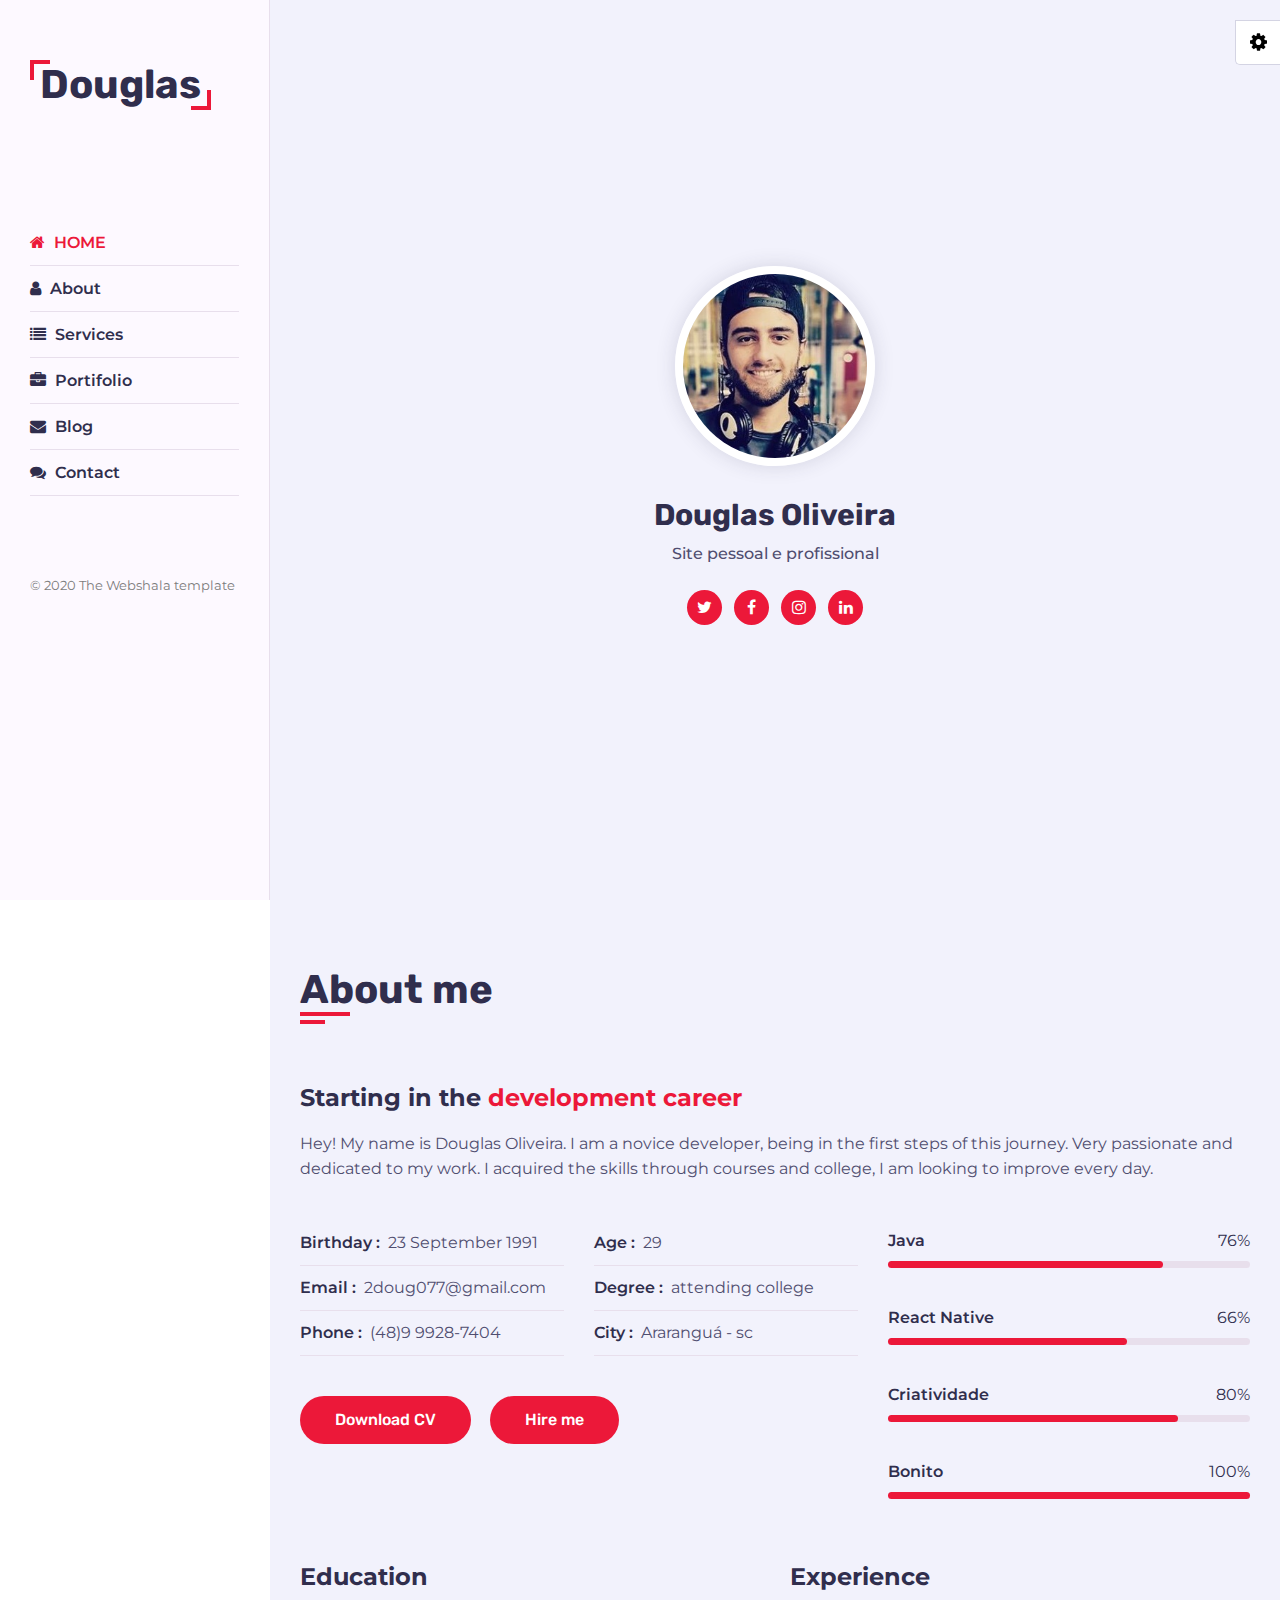
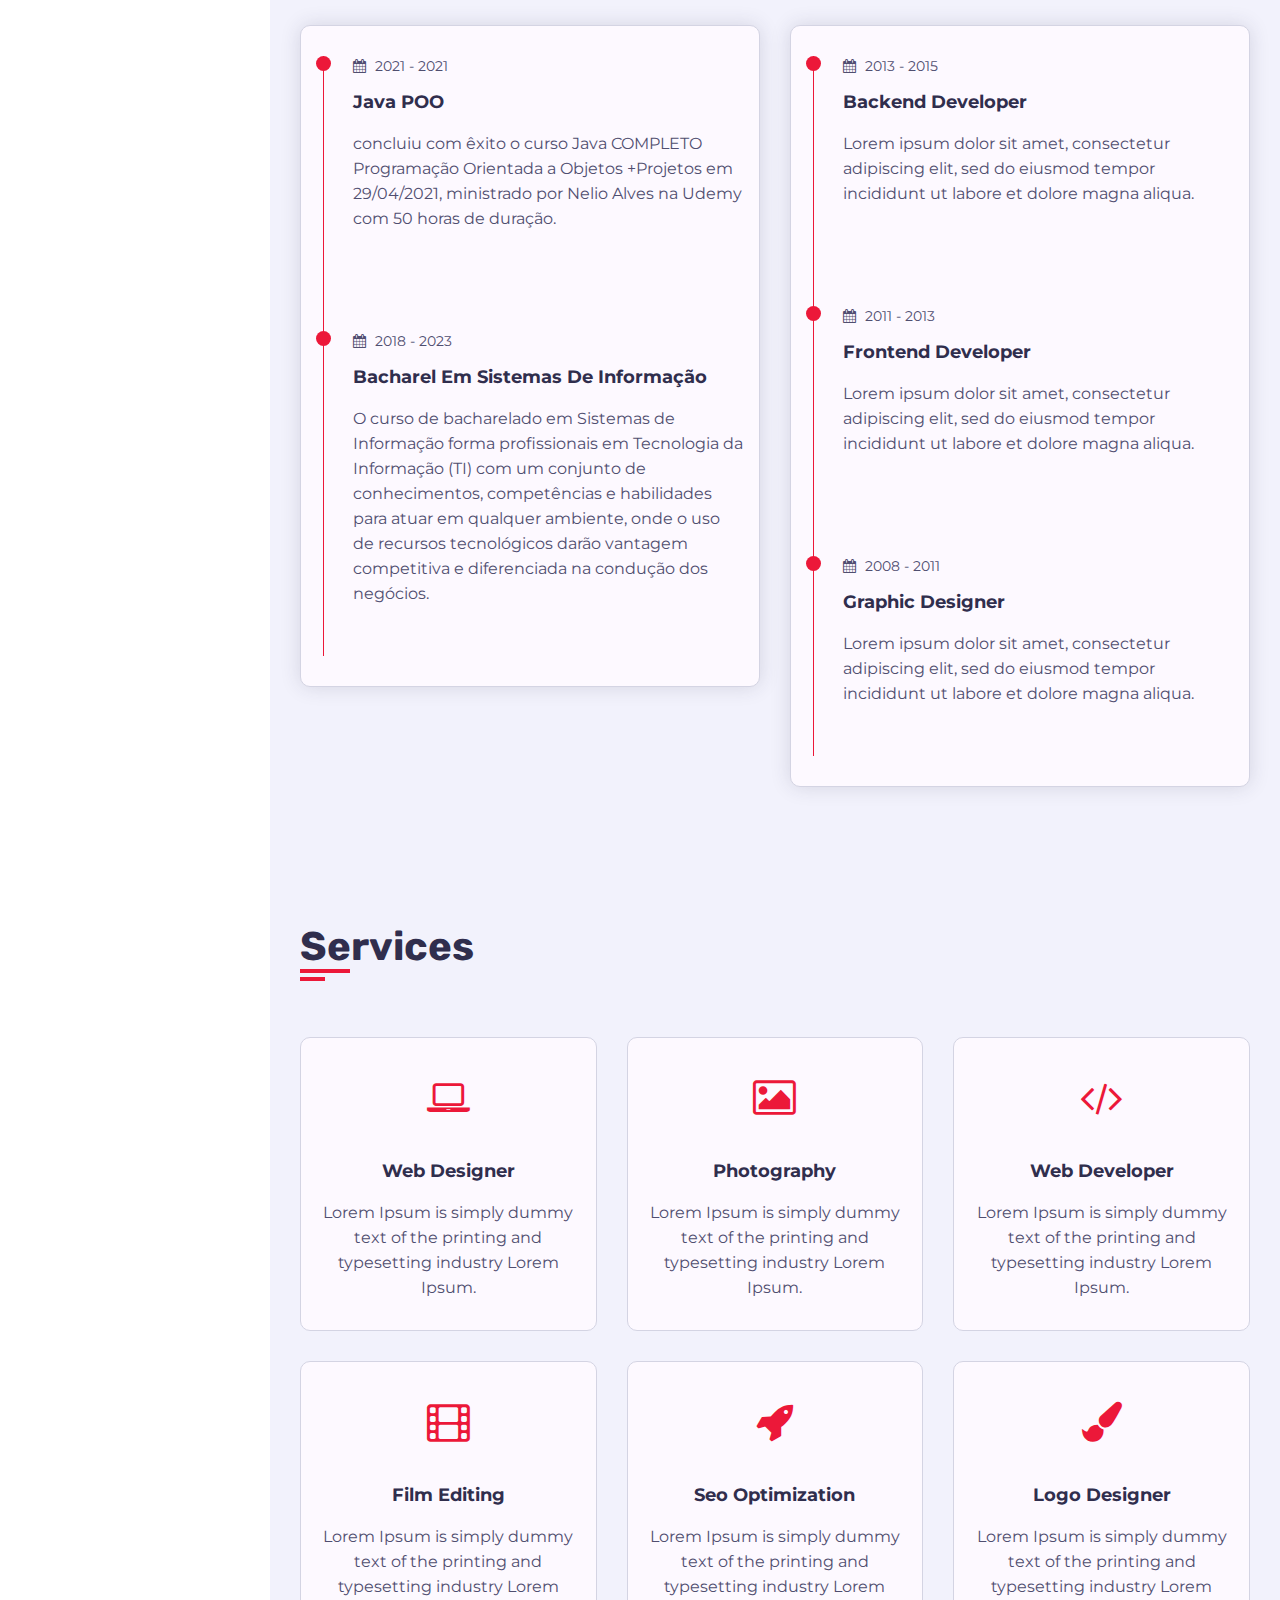
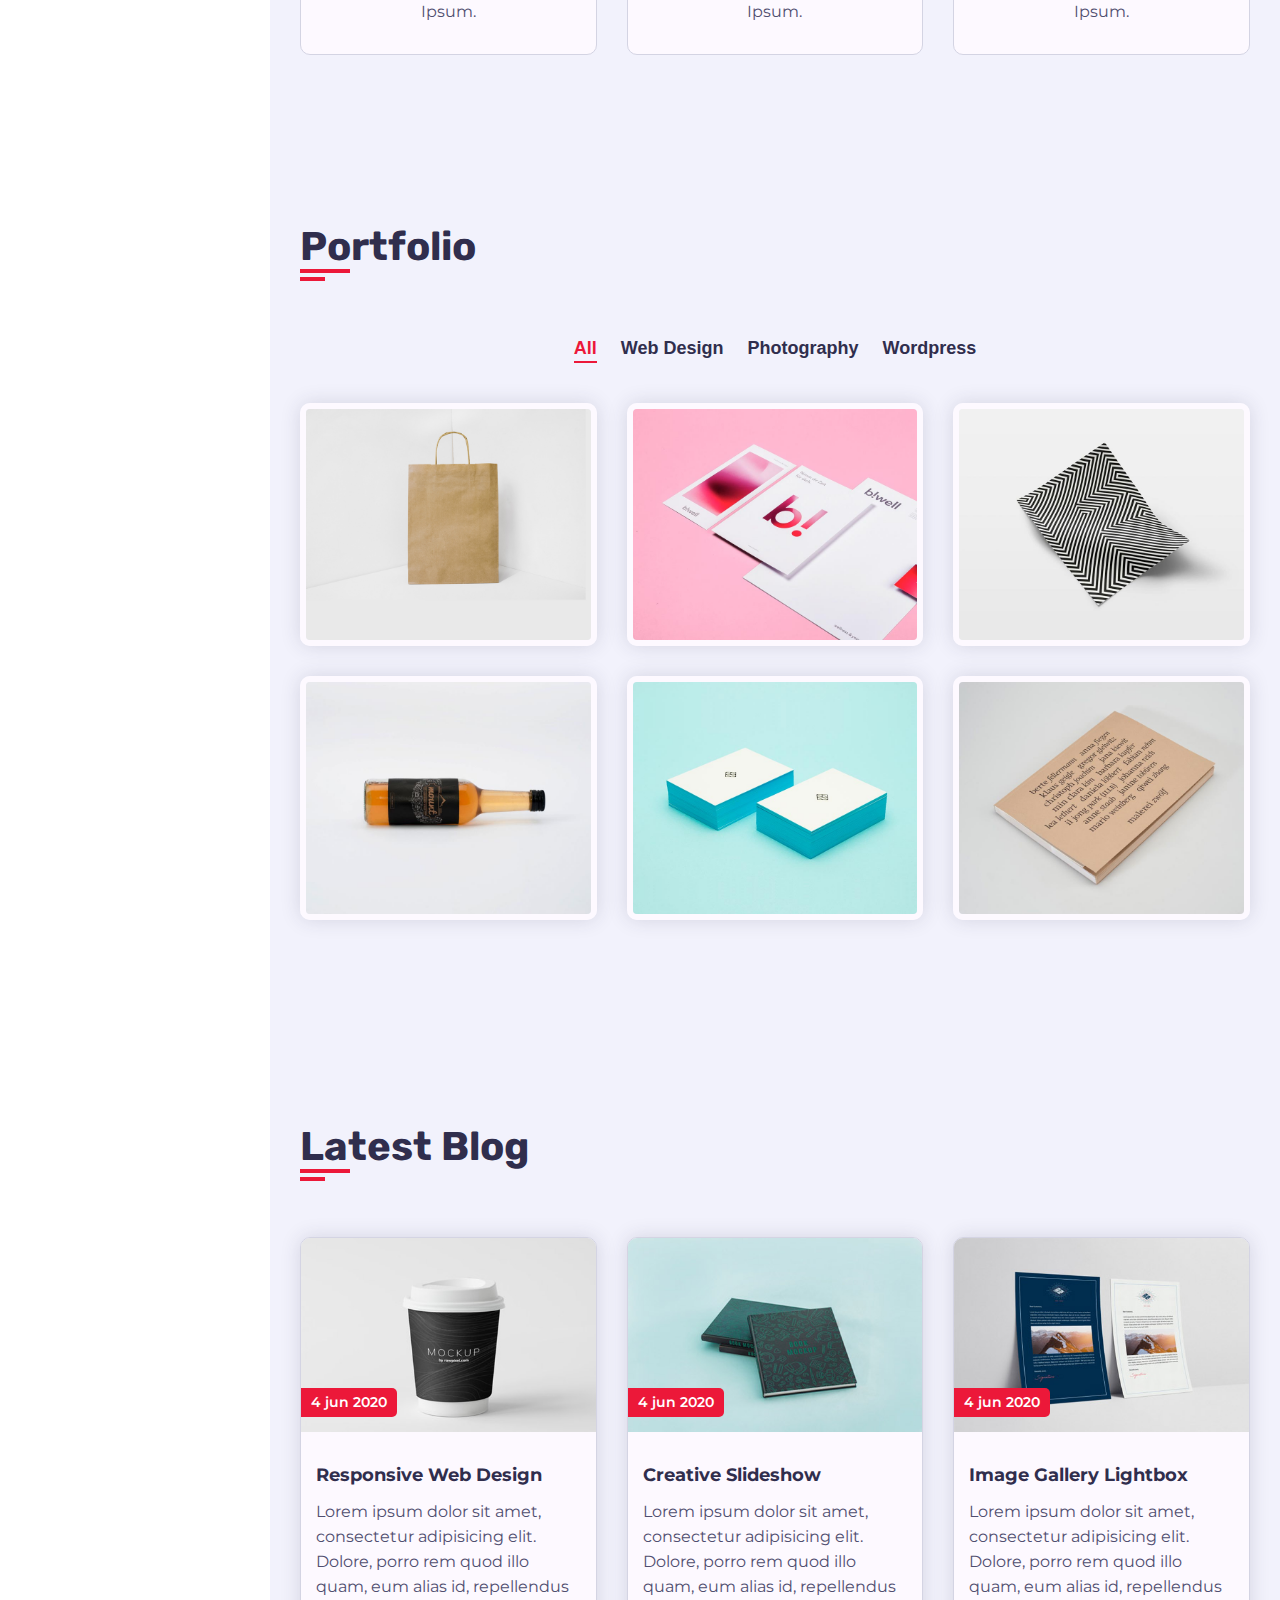
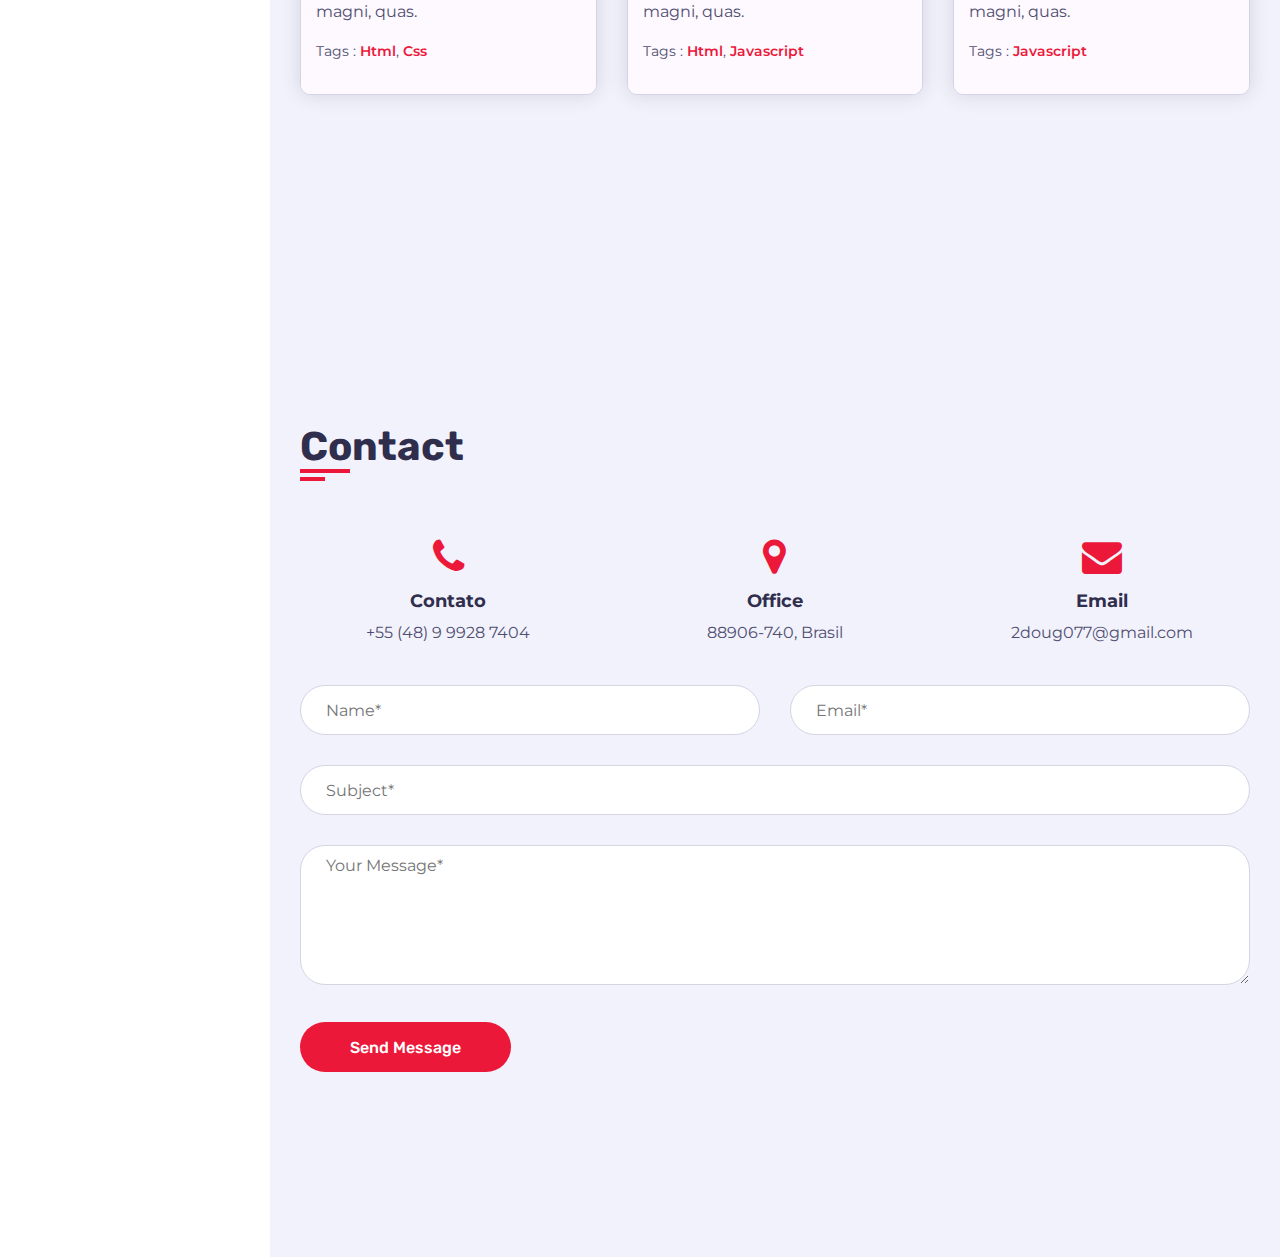
==== commit f7e67cbb: "timeline" ====
--- a/index.html
+++ b/index.html
@@ -97,9 +97,6 @@
                           <p>Age : <span>29</span></p>
                         </div>
                         <div class="info-item padd-15">
-                          <p>Website : <span>gogaolieveira.github.com</span></p>
-                        </div>
-                        <div class="info-item padd-15">
                           <p>Email : <span>2doug077@gmail.com</span></p>
                         </div>
                         <div class="info-item padd-15">
@@ -111,13 +108,10 @@
                         <div class="info-item padd-15">
                           <p>City : <span>Araranguá - sc</span></p>
                         </div>
-                        <div class="info-item padd-15">
-                          <p>Occupation : <span>Developer</span></p>
-                        </div>
                       </div>
                       <div class="row">
                         <div class="buttons padd-15">
-                          <a href="https://docs.google.com/document/d/1avSpK-kyquEEZ40soCVxPHqkSsk9Lg15papKttNZGSA/edit?usp=sharing" class="btn">Download CV</a>
+                          <a href="https://drive.google.com/file/d/1du5SbGbV1mwh46JEsVH0XsIDSpzS04I1/view?usp=sharing" target="_blank" class="btn">Download CV</a>
                           <a href="https://api.whatsapp.com/send?phone=5548999287404&text=Ol%C3%A1%2C%20encontrei%20seu%20contato%20em%20seu%20site" class="btn">Hire me</a>
                         </div>
                       </div>
@@ -125,31 +119,31 @@
                     <div class="skills padd-15">
                       <div class="row">
                         <div class="skill-item padd-15">
-                          <h5>Javascript</h5>
+                          <h5>Java</h5>
                           <div class="progress">
                             <div class="progress-in" style="width: 76%;"></div>
                             <div class="skill-precent">76%</div>
                           </div>
                         </div>
                         <div class="skill-item padd-15">
-                          <h5>Wordpress</h5>
+                          <h5>React Native</h5>
                           <div class="progress">
-                            <div class="progress-in" style="width: 90%;"></div>
-                            <div class="skill-precent">90%</div>
+                            <div class="progress-in" style="width: 66%;"></div>
+                            <div class="skill-precent">66%</div>
                           </div>
                         </div>
                         <div class="skill-item padd-15">
-                          <h5>Java</h5>
+                          <h5>Criatividade</h5>
                           <div class="progress">
                             <div class="progress-in" style="width: 80%;"></div>
                             <div class="skill-precent">80%</div>
                           </div>
                         </div>
                         <div class="skill-item padd-15">
-                          <h5>Bootstrap</h5>
+                          <h5>Bonito</h5>
                           <div class="progress">
-                            <div class="progress-in" style="width: 60%;"></div>
-                            <div class="skill-precent">60%</div>
+                            <div class="progress-in" style="width: 100%;"></div>
+                            <div class="skill-precent">100%</div>
                           </div>
                         </div>
                       </div>
@@ -165,30 +159,20 @@
                             <div class="timeline-item">
                               <div class="circle-dot"></div>
                               <h6 class="timeline-date">
-                                <i class="fa fa-calendar"></i> 2013 - 2015
+                                <i class="fa fa-calendar"></i> 2021 - 2021
                               </h6>
-                              <h4 class="timeline-title">Master In Computer Science</h4>
-                              <p class="timeline-text">Lorem ipsum dolor sit amet, consectetur adipiscing elit, sed do eiusmod tempor incididunt ut labore et dolore magna aliqua.</p>
+                              <h4 class="timeline-title">Java POO</h4>
+                              <p class="timeline-text">concluiu com êxito o curso Java COMPLETO Programação Orientada a Objetos +Projetos em 29/04/2021, ministrado por Nelio Alves na Udemy com 50 horas de duração.</p>
                             </div>
                             <!-- Timeline Item End-->
                             <!-- Timeline Item -->
                             <div class="timeline-item">
                               <div class="circle-dot"></div>
                               <h6 class="timeline-date">
-                                <i class="fa fa-calendar"></i> 2011 - 2013
+                                <i class="fa fa-calendar"></i> 2018 - 2023
                               </h6>
-                              <h4 class="timeline-title">Bachelor Degree</h4>
-                              <p class="timeline-text">Lorem ipsum dolor sit amet, consectetur adipiscing elit, sed do eiusmod tempor incididunt ut labore et dolore magna aliqua.</p>
-                            </div>
-                            <!-- Timeline Item End-->
-                            <!-- Timeline Item -->
-                            <div class="timeline-item">
-                              <div class="circle-dot"></div>
-                              <h6 class="timeline-date">
-                                <i class="fa fa-calendar"></i> 2008 - 2011
-                              </h6>
-                              <h4 class="timeline-title">Studied At Delhi University</h4>
-                              <p class="timeline-text">Lorem ipsum dolor sit amet, consectetur adipiscing elit, sed do eiusmod tempor incididunt ut labore et dolore magna aliqua.</p>
+                              <h4 class="timeline-title">Bacharel em Sistemas de Informação</h4>
+                              <p class="timeline-text">O curso de bacharelado em Sistemas de Informação forma profissionais em Tecnologia da Informação (TI) com um conjunto de conhecimentos, competências e habilidades para atuar em qualquer ambiente, onde o uso de recursos tecnológicos darão vantagem competitiva e diferenciada na condução dos negócios.</p>
                             </div>
                             <!-- Timeline Item End-->
                           </div>
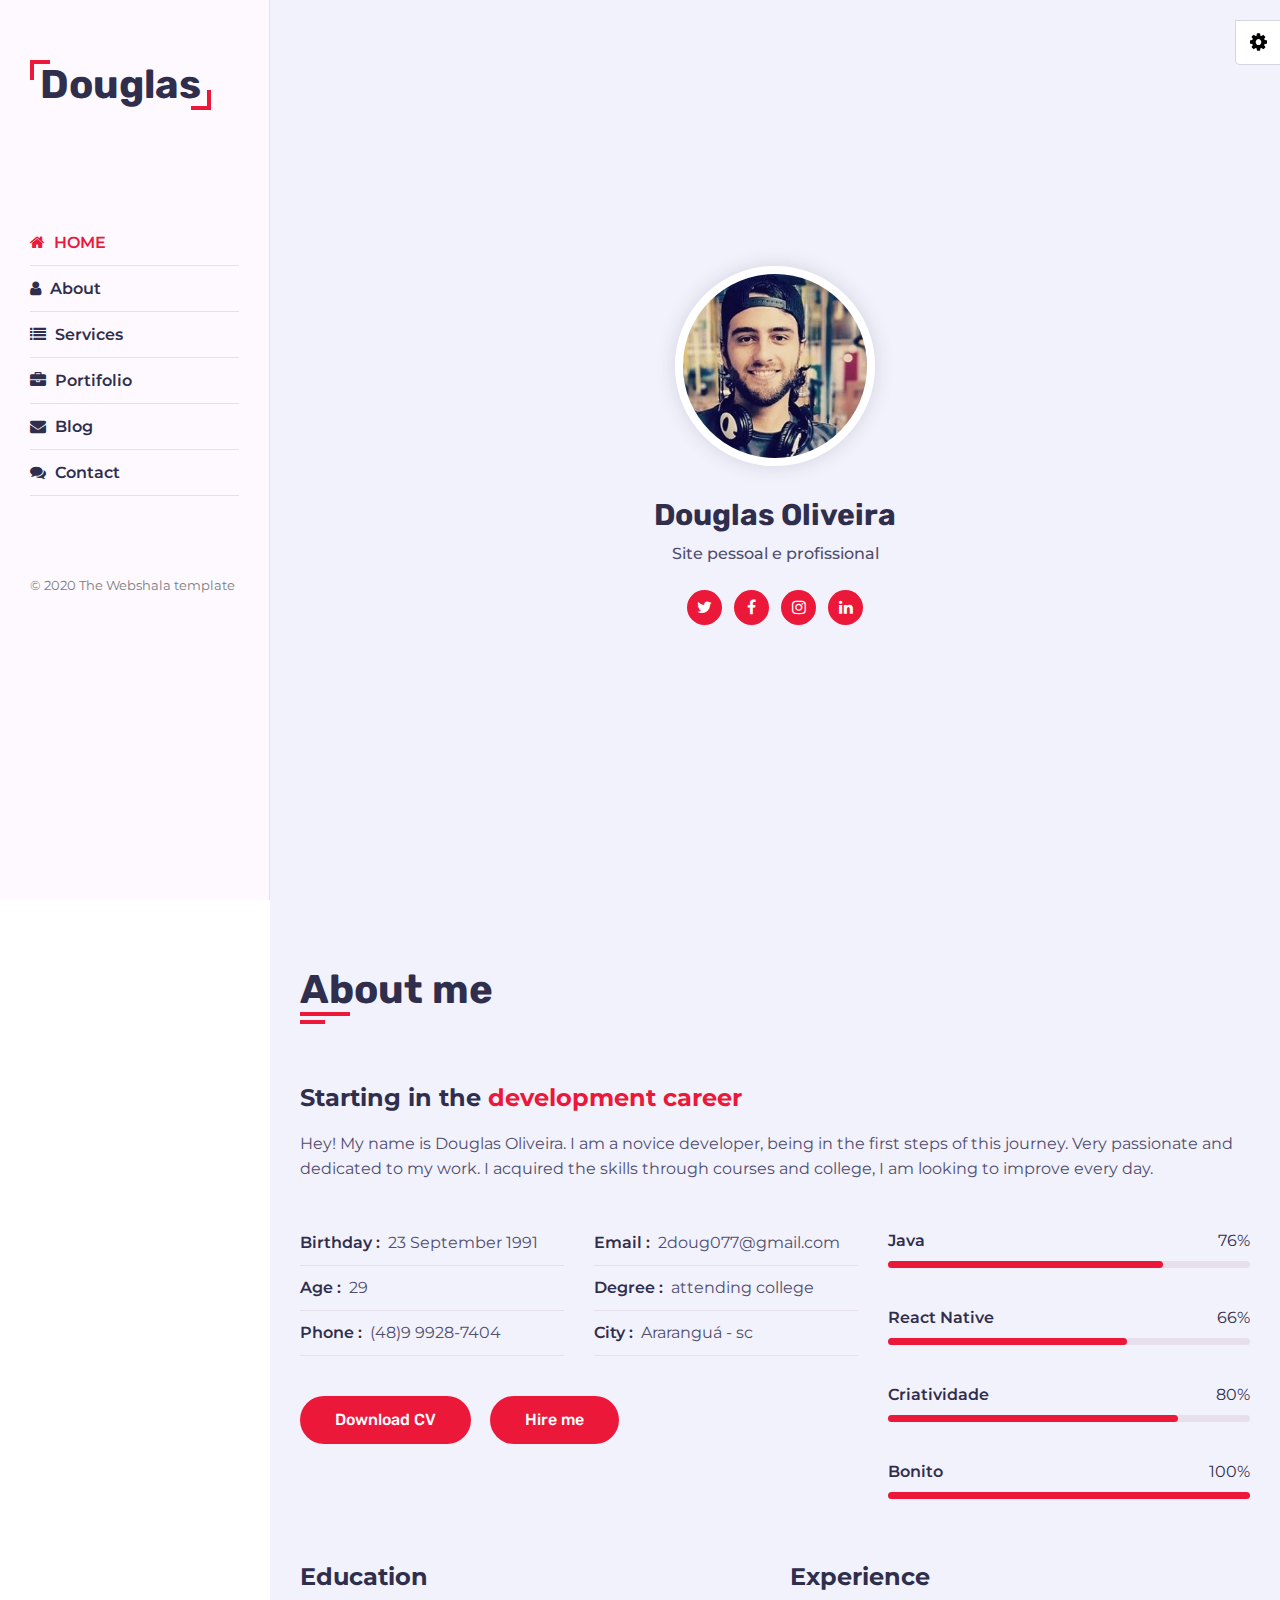
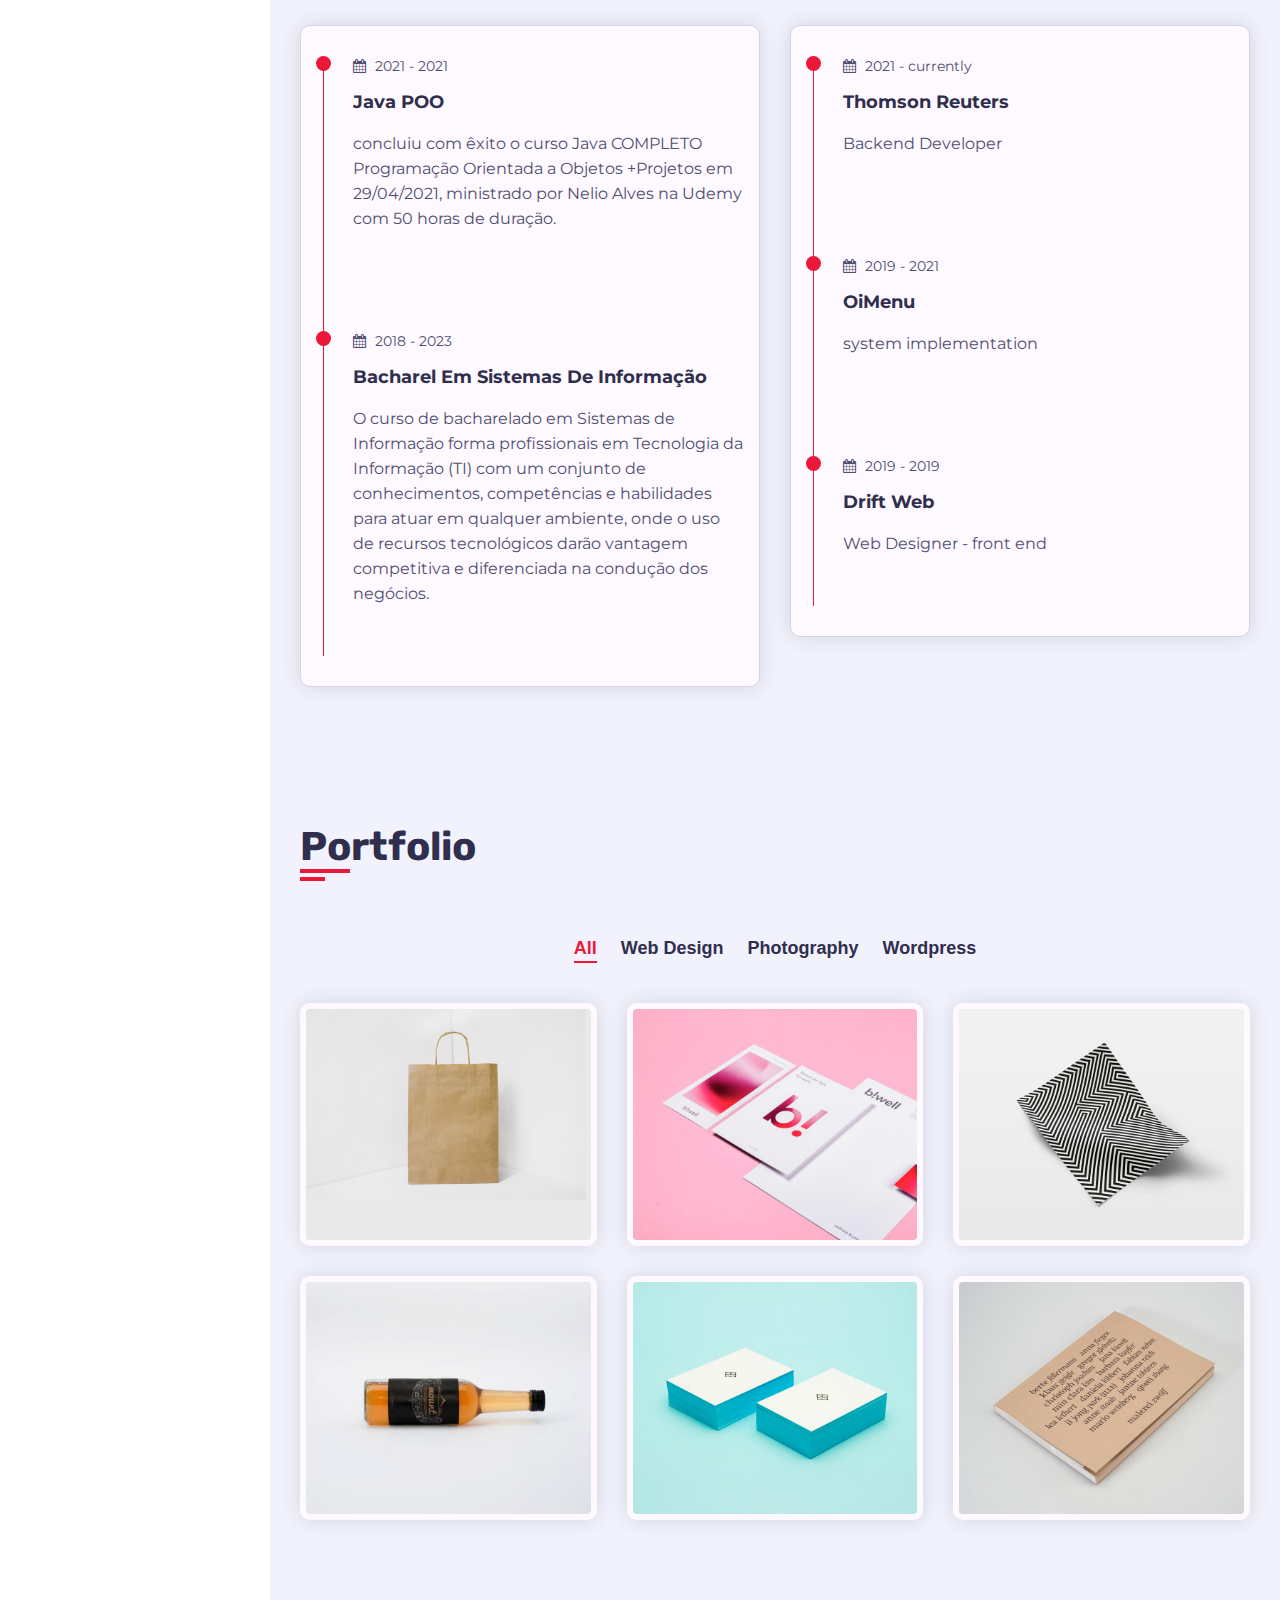
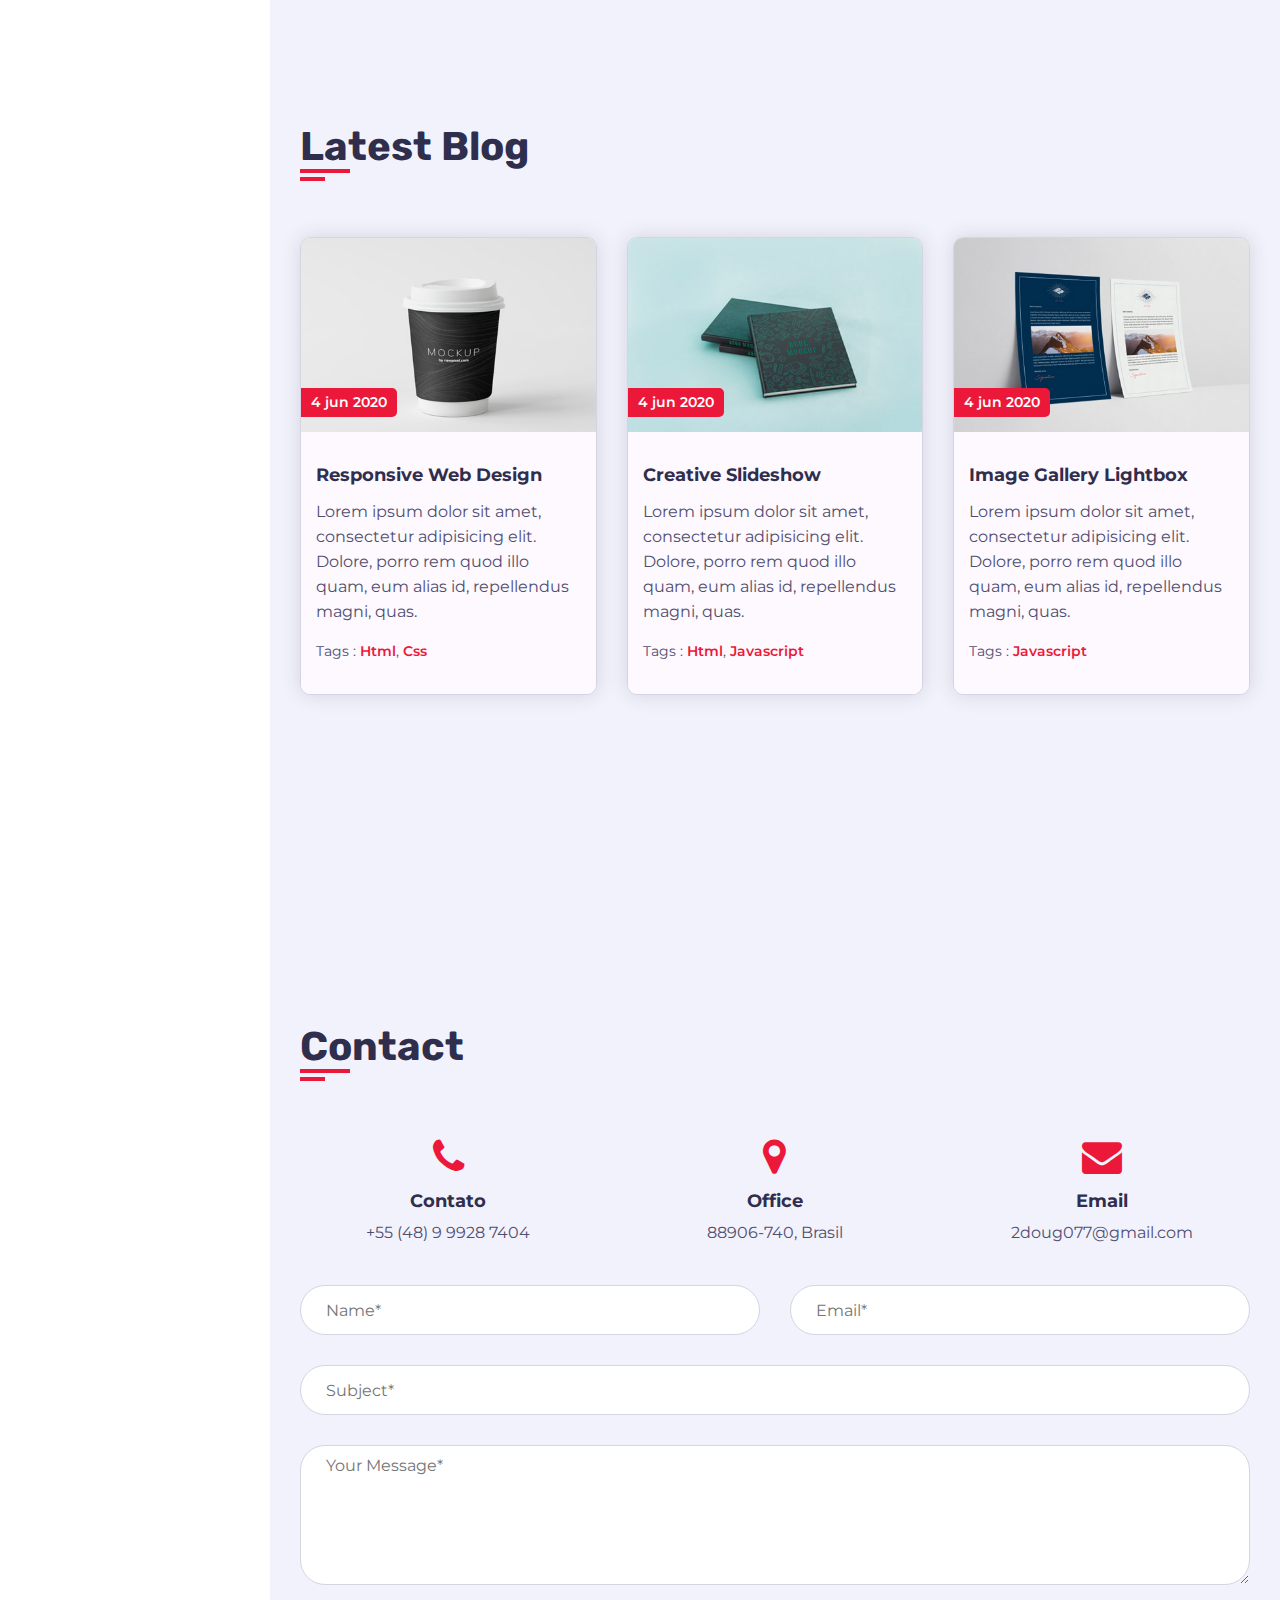
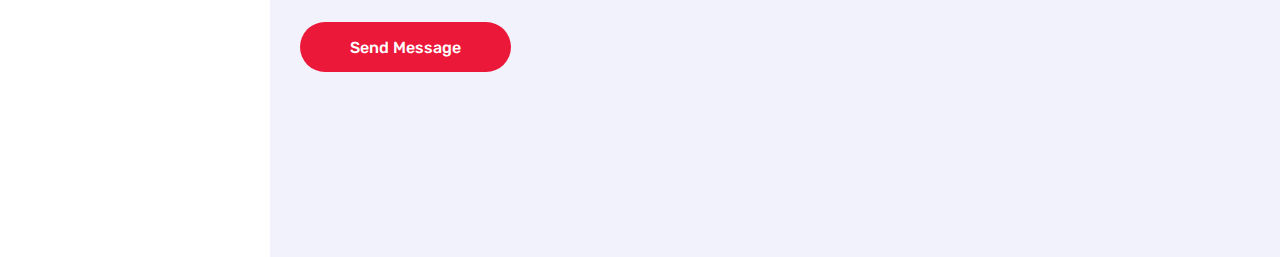
==== commit 6435da5c: "experience" ====
--- a/index.html
+++ b/index.html
@@ -94,10 +94,10 @@
                           <p>Birthday : <span>23 September 1991</span></p>
                         </div>
                         <div class="info-item padd-15">
+                          <p>Email : <span>2doug077@gmail.com</span></p>
+                        </div>
+                        <div class="info-item padd-15">
                           <p>Age : <span>29</span></p>
-                        </div>
-                        <div class="info-item padd-15">
-                          <p>Email : <span>2doug077@gmail.com</span></p>
                         </div>
                         <div class="info-item padd-15">
                           <p>Degree : <span>attending college</span></p>
@@ -188,30 +188,30 @@
                             <div class="timeline-item">
                               <div class="circle-dot"></div>
                               <h6 class="timeline-date">
-                                <i class="fa fa-calendar"></i> 2013 - 2015
+                                <i class="fa fa-calendar"></i> 2021 - currently
                               </h6>
-                              <h4 class="timeline-title">Backend Developer</h4>
-                              <p class="timeline-text">Lorem ipsum dolor sit amet, consectetur adipiscing elit, sed do eiusmod tempor incididunt ut labore et dolore magna aliqua.</p>
+                              <h4 class="timeline-title">Thomson Reuters</h4>
+                              <p class="timeline-text">Backend Developer</p>
                             </div>
                             <!-- Timeline Item End-->
                             <!-- Timeline Item -->
                             <div class="timeline-item">
                               <div class="circle-dot"></div>
                               <h6 class="timeline-date">
-                                <i class="fa fa-calendar"></i> 2011 - 2013
+                                <i class="fa fa-calendar"></i> 2019 - 2021
                               </h6>
-                              <h4 class="timeline-title">Frontend Developer</h4>
-                              <p class="timeline-text">Lorem ipsum dolor sit amet, consectetur adipiscing elit, sed do eiusmod tempor incididunt ut labore et dolore magna aliqua.</p>
+                              <h4 class="timeline-title">OiMenu</h4>
+                              <p class="timeline-text">system implementation</p>
                             </div>
                             <!-- Timeline Item End-->
                             <!-- Timeline Item -->
                             <div class="timeline-item">
                               <div class="circle-dot"></div>
                               <h6 class="timeline-date">
-                                <i class="fa fa-calendar"></i> 2008 - 2011
+                                <i class="fa fa-calendar"></i> 2019 - 2019
                               </h6>
-                              <h4 class="timeline-title">Graphic Designer</h4>
-                              <p class="timeline-text">Lorem ipsum dolor sit amet, consectetur adipiscing elit, sed do eiusmod tempor incididunt ut labore et dolore magna aliqua.</p>
+                              <h4 class="timeline-title">Drift Web</h4>
+                              <p class="timeline-text">Web Designer - front end</p>
                             </div>
                             <!-- Timeline Item End-->
                           </div>
@@ -226,74 +226,6 @@
       
 
       <!-- About Section End-->
-
-      <!-- Service Section -->
-          <section class="service section ">
-            <div class="container">
-              <div class="row">
-                <div class="section-title padd-15">
-                  <h2>Services</h2>
-                </div>
-              </div>
-              <div class="row">
-                <!-- service item -->
-                <div class="service-item padd-15">
-                  <div class="service-item-inner">
-                    <div class="icon"><i class="fa fa-laptop"></i></div>
-                    <h4>Web Designer</h4>
-                    <p>Lorem Ipsum is simply dummy text of the printing and typesetting industry Lorem Ipsum.</p>
-                  </div>
-                </div>
-                <!-- service item End-->
-                <!-- service item -->
-                <div class="service-item padd-15">
-                  <div class="service-item-inner">
-                    <div class="icon"><i class="fa fa-photo"></i></div>
-                    <h4>Photography</h4>
-                    <p>Lorem Ipsum is simply dummy text of the printing and typesetting industry Lorem Ipsum.</p>
-                  </div>
-                </div>
-                <!-- service item End-->
-                <!-- service item -->
-                <div class="service-item padd-15">
-                  <div class="service-item-inner">
-                    <div class="icon"><i class="fa fa-code"></i></div>
-                    <h4>Web Developer</h4>
-                    <p>Lorem Ipsum is simply dummy text of the printing and typesetting industry Lorem Ipsum.</p>
-                  </div>
-                </div>
-                <!-- service item End-->
-                <!-- service item -->
-                <div class="service-item padd-15">
-                  <div class="service-item-inner">
-                    <div class="icon"><i class="fa fa-film"></i></div>
-                    <h4>Film Editing</h4>
-                    <p>Lorem Ipsum is simply dummy text of the printing and typesetting industry Lorem Ipsum.</p>
-                  </div>
-                </div>
-                <!-- service item End-->
-                <!-- service item -->
-                <div class="service-item padd-15">
-                  <div class="service-item-inner">
-                    <div class="icon"><i class="fa fa-rocket"></i></div>
-                    <h4>Seo Optimization</h4>
-                    <p>Lorem Ipsum is simply dummy text of the printing and typesetting industry Lorem Ipsum.</p>
-                  </div>
-                </div>
-                <!-- service item End-->
-                <!-- service item -->
-                <div class="service-item padd-15">
-                  <div class="service-item-inner">
-                    <div class="icon"><i class="fa fa-paint-brush"></i></div>
-                    <h4>Logo Designer</h4>
-                    <p>Lorem Ipsum is simply dummy text of the printing and typesetting industry Lorem Ipsum.</p>
-                  </div>
-                </div>
-                <!-- service item End-->
-              </div>
-            </div>
-          </section>
-      <!-- Service Section End-->
       
       <!-- Portfolio section -->
           <section class="portfolio section ">
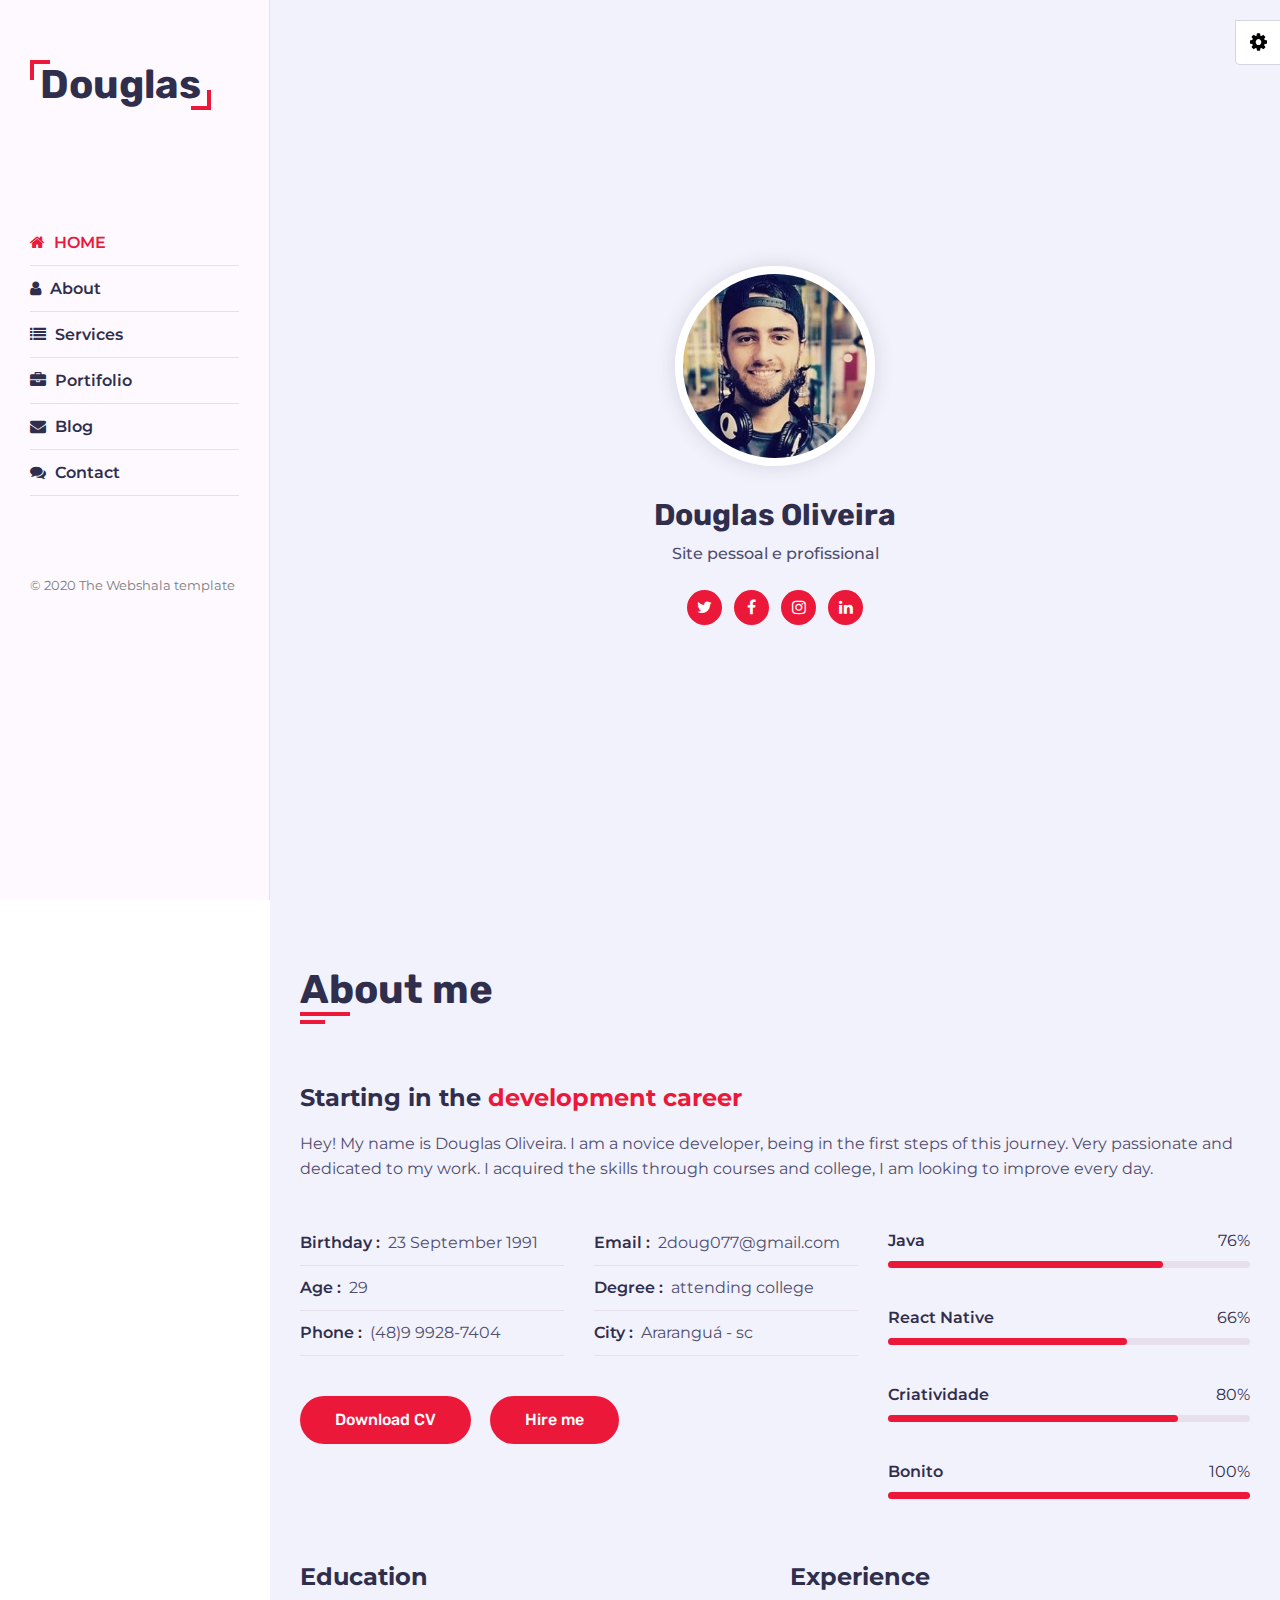
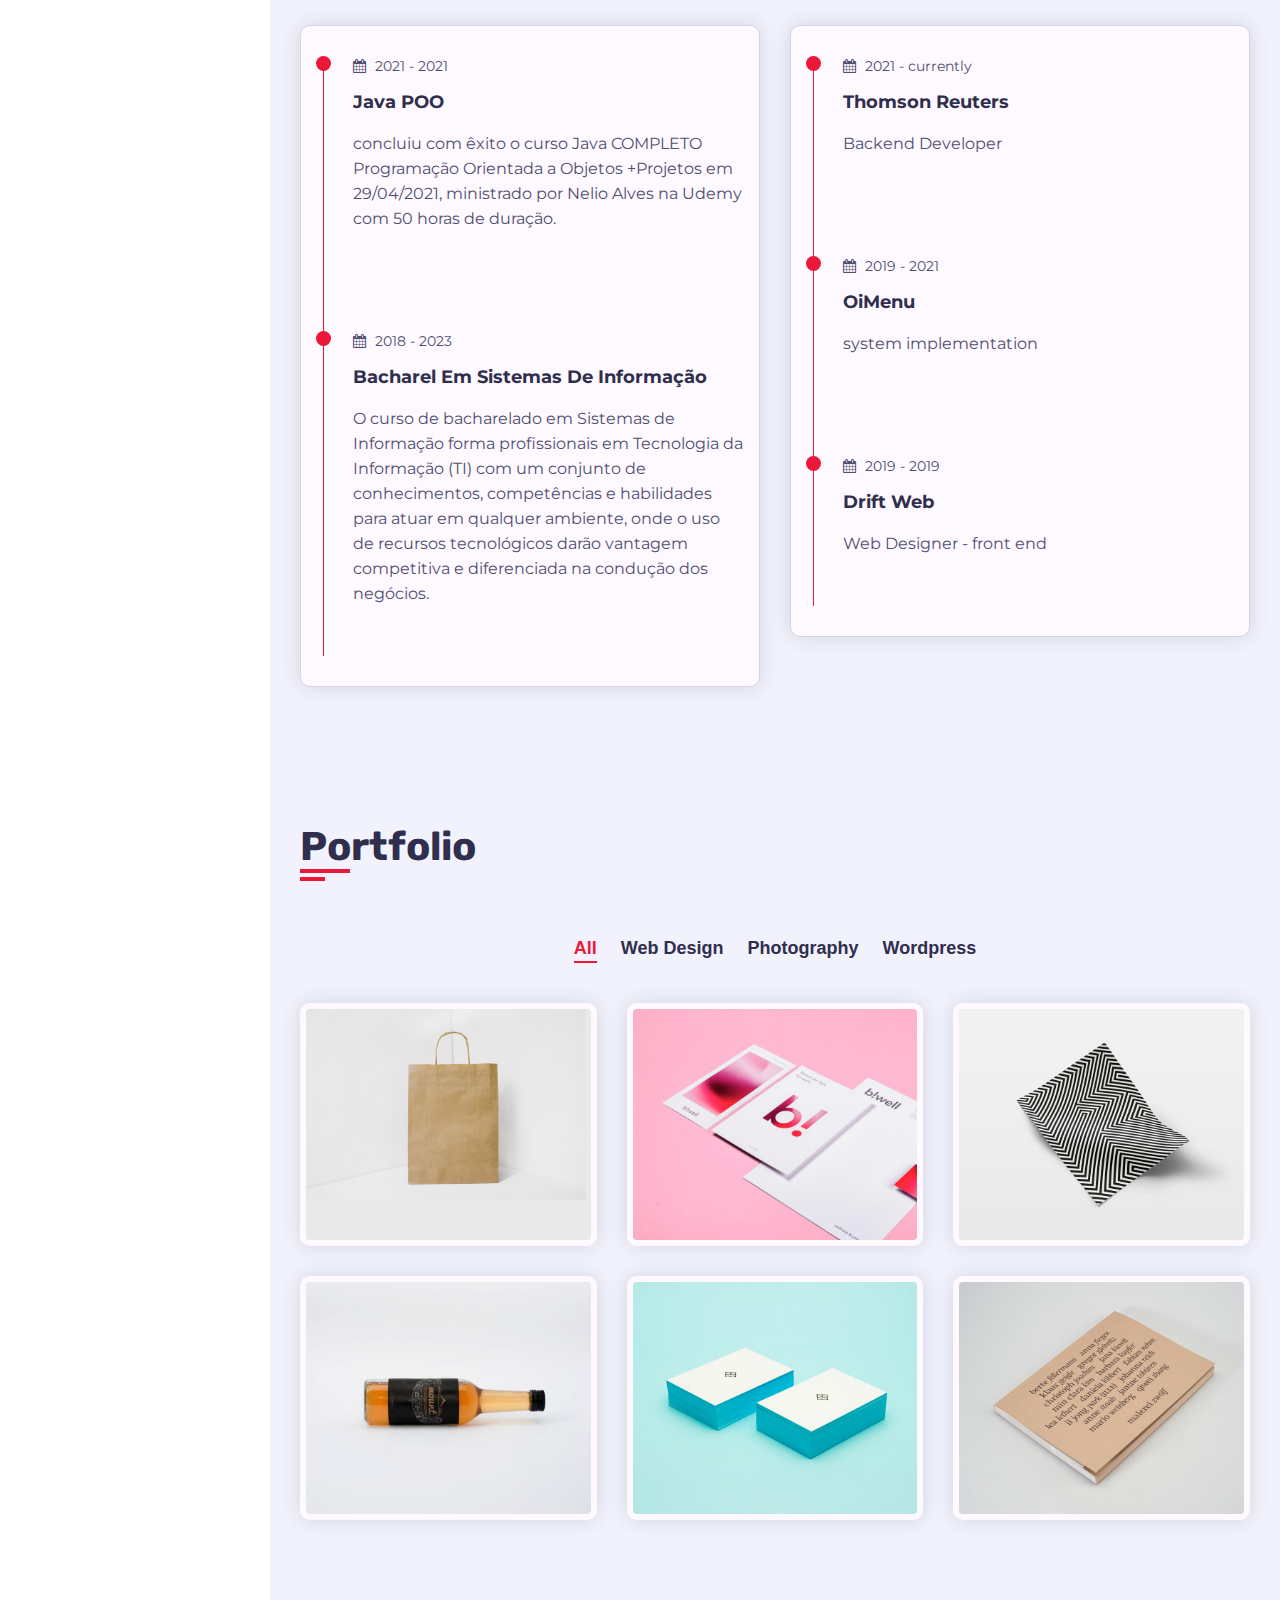
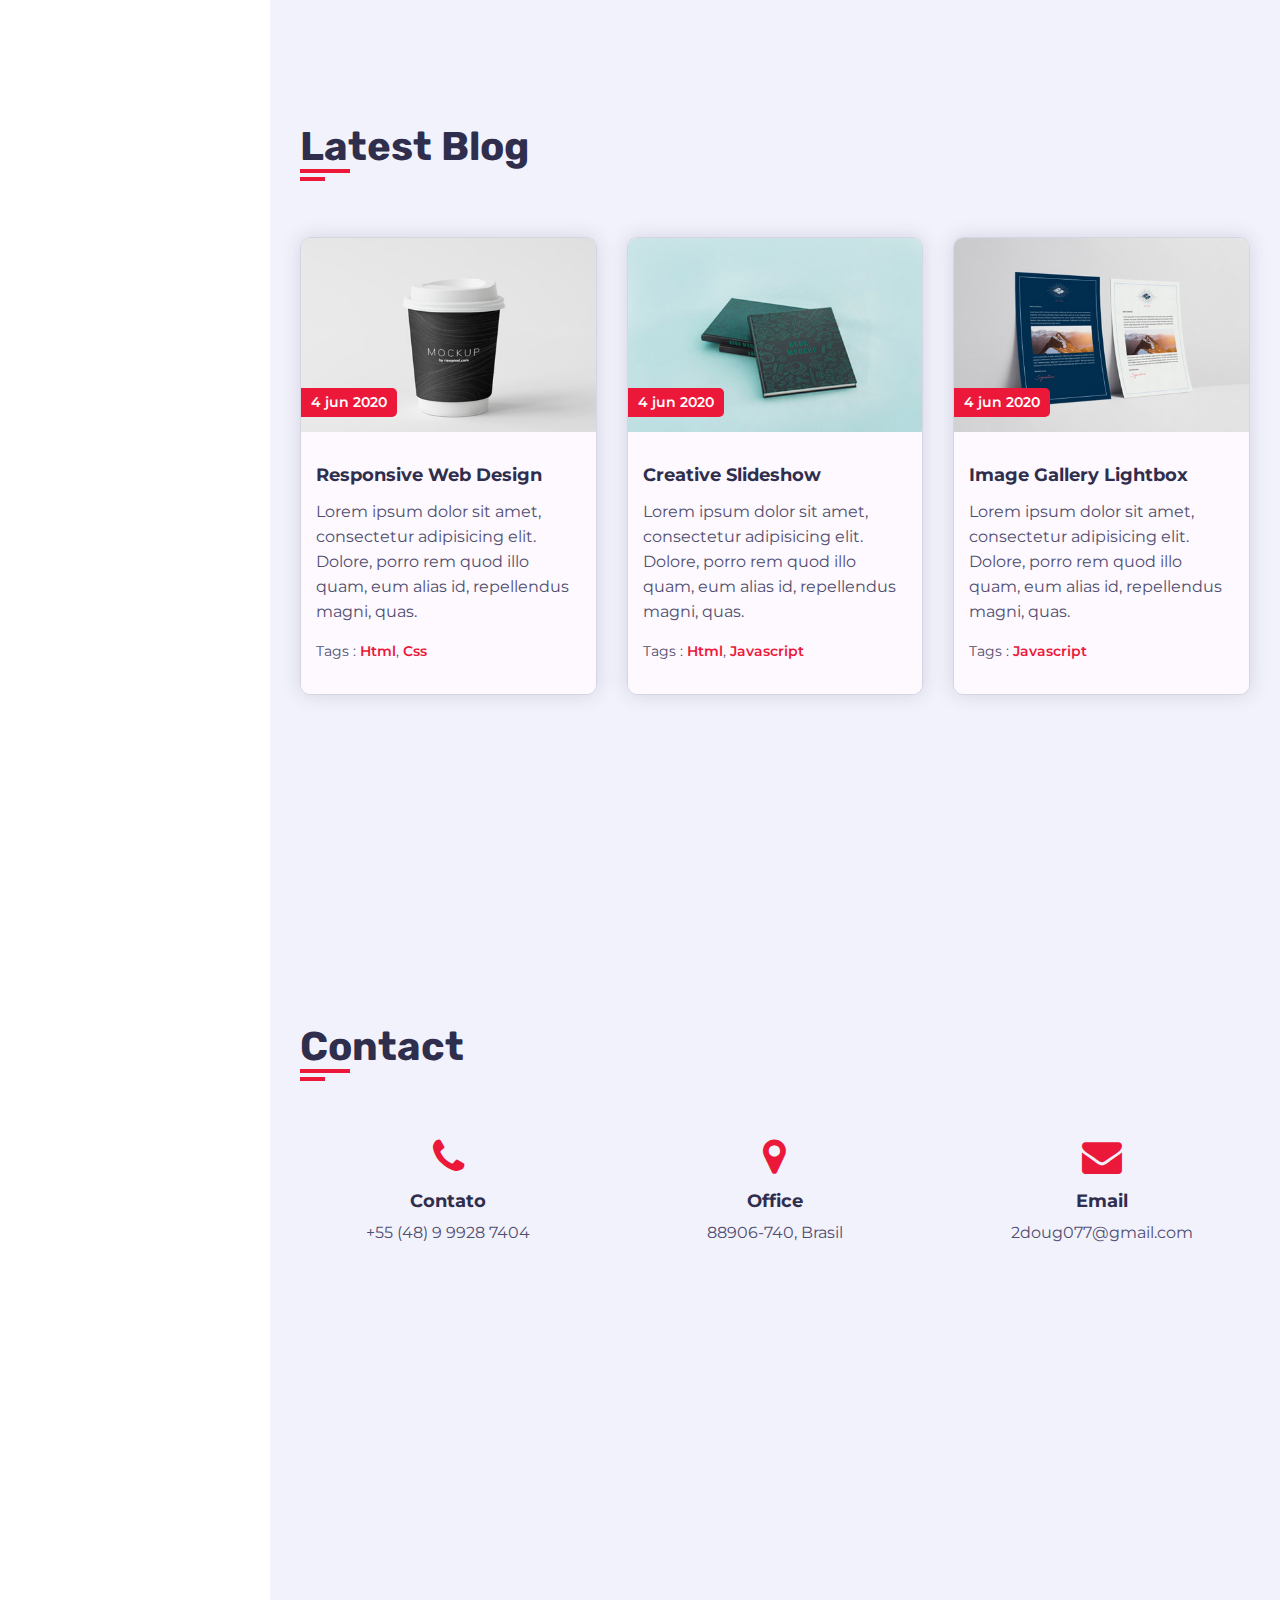
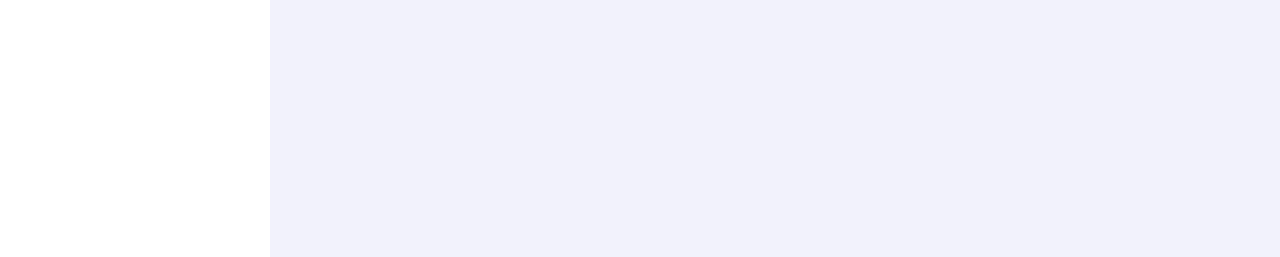
==== commit 71da3e30: "contact" ====
--- a/index.html
+++ b/index.html
@@ -430,43 +430,7 @@
             </div>
             <!-- Contact-info-item End-->
           </div>
-          <!-- Contact Form -->
-          <div class="row">
-            <div class="contact-form padd-15">
-              <div class="row">
-                <div class="form-item col-6 padd-15">
-                  <div class="form-group">
-                    <input type="text" class="form-control" placeholder="Name*">
-                  </div>
-                </div>
-                <div class="form-item col-6 padd-15">
-                  <div class="form-group">
-                    <input type="text" class="form-control" placeholder="Email*">
-                  </div>
-                </div>
-              </div>
-              <div class="row">
-                <div class="form-item col-12 padd-15">
-                  <div class="form-group">
-                    <input type="text" class="form-control" placeholder="Subject*">
-                  </div>
-                </div>
-              </div>
-              <div class="row">
-                <div class="form-item col-12 padd-15">
-                  <div class="form-group">
-                    <textarea class="form-control" placeholder="Your Message*"></textarea>
-                  </div>
-                </div>
-              </div>
-              <div class="row">
-                <div class="col-12 padd-15">
-                  <button type="submit" class="btn">Send Message</button>
-                </div>
-              </div>
-            </div>
-          </div>
-          <!-- Contact Form End-->
+          
         </div>
       </section>
       <!-- Contact Section End -->
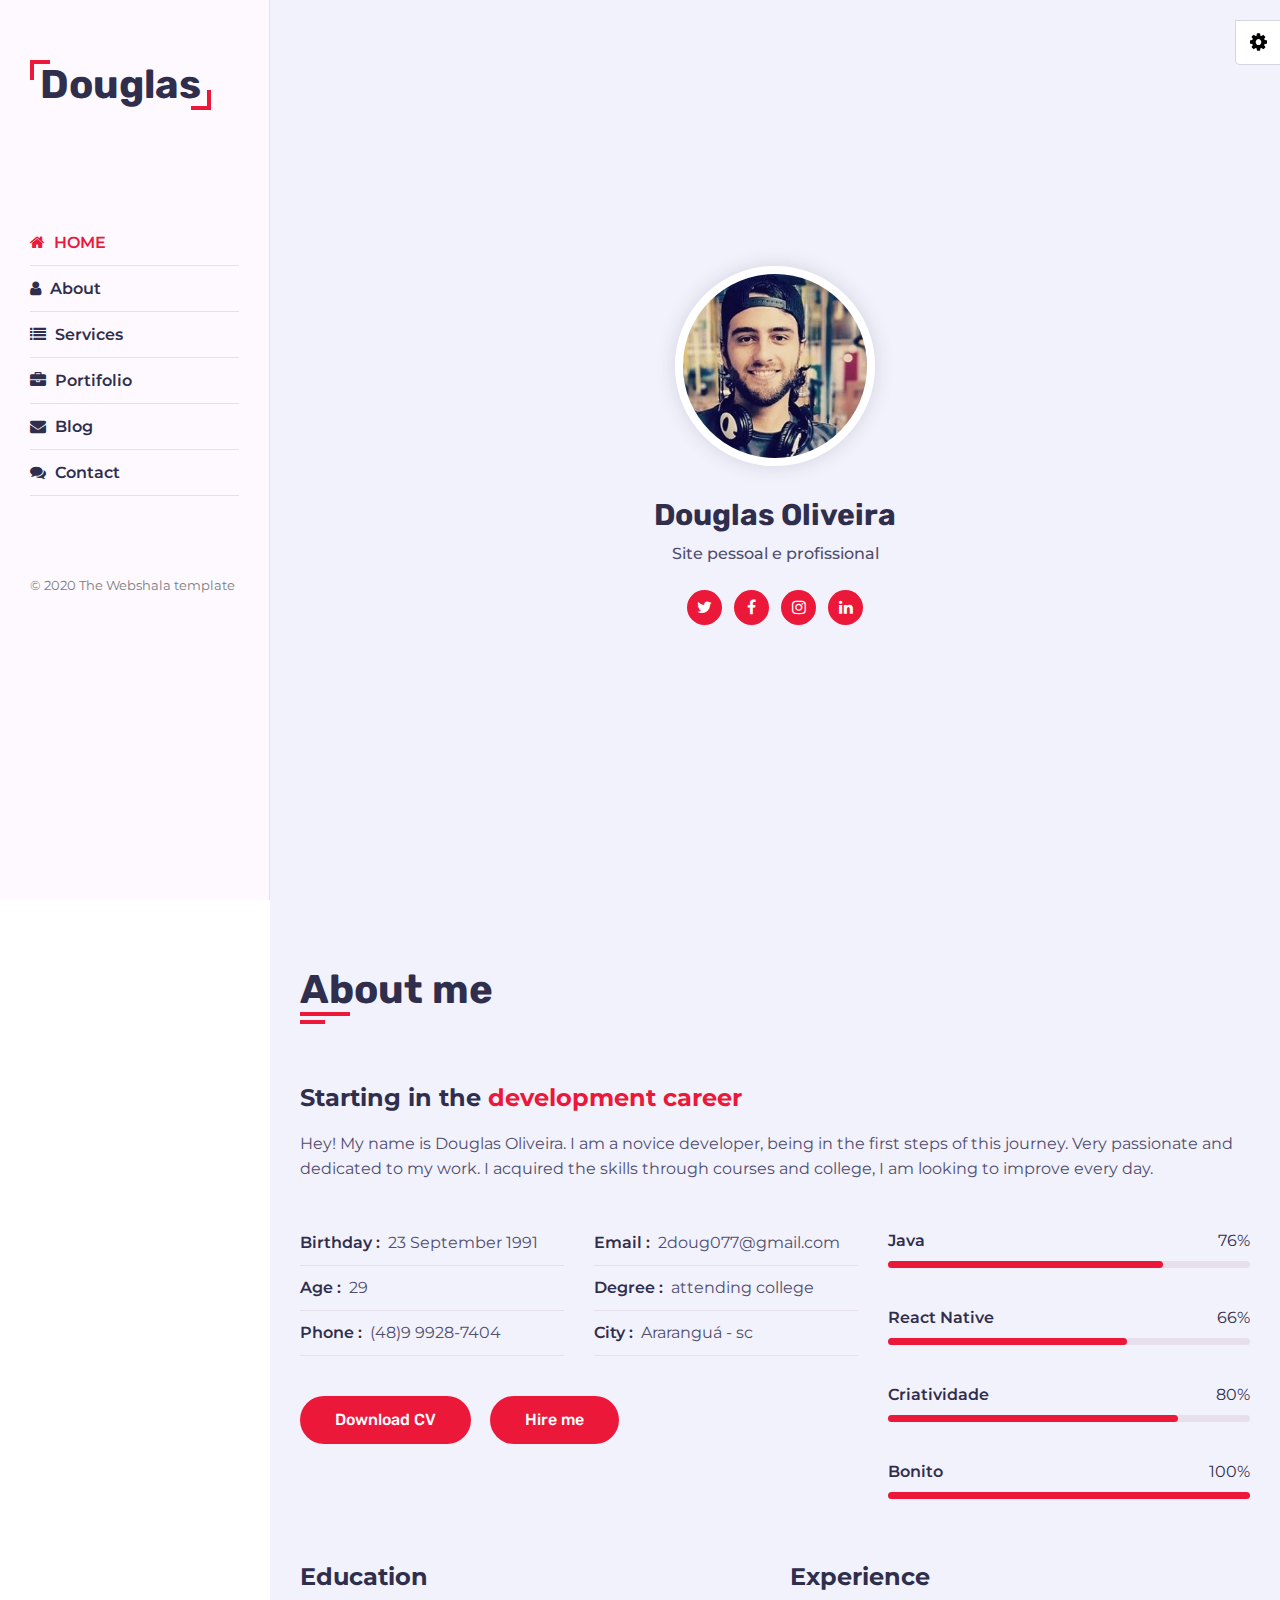
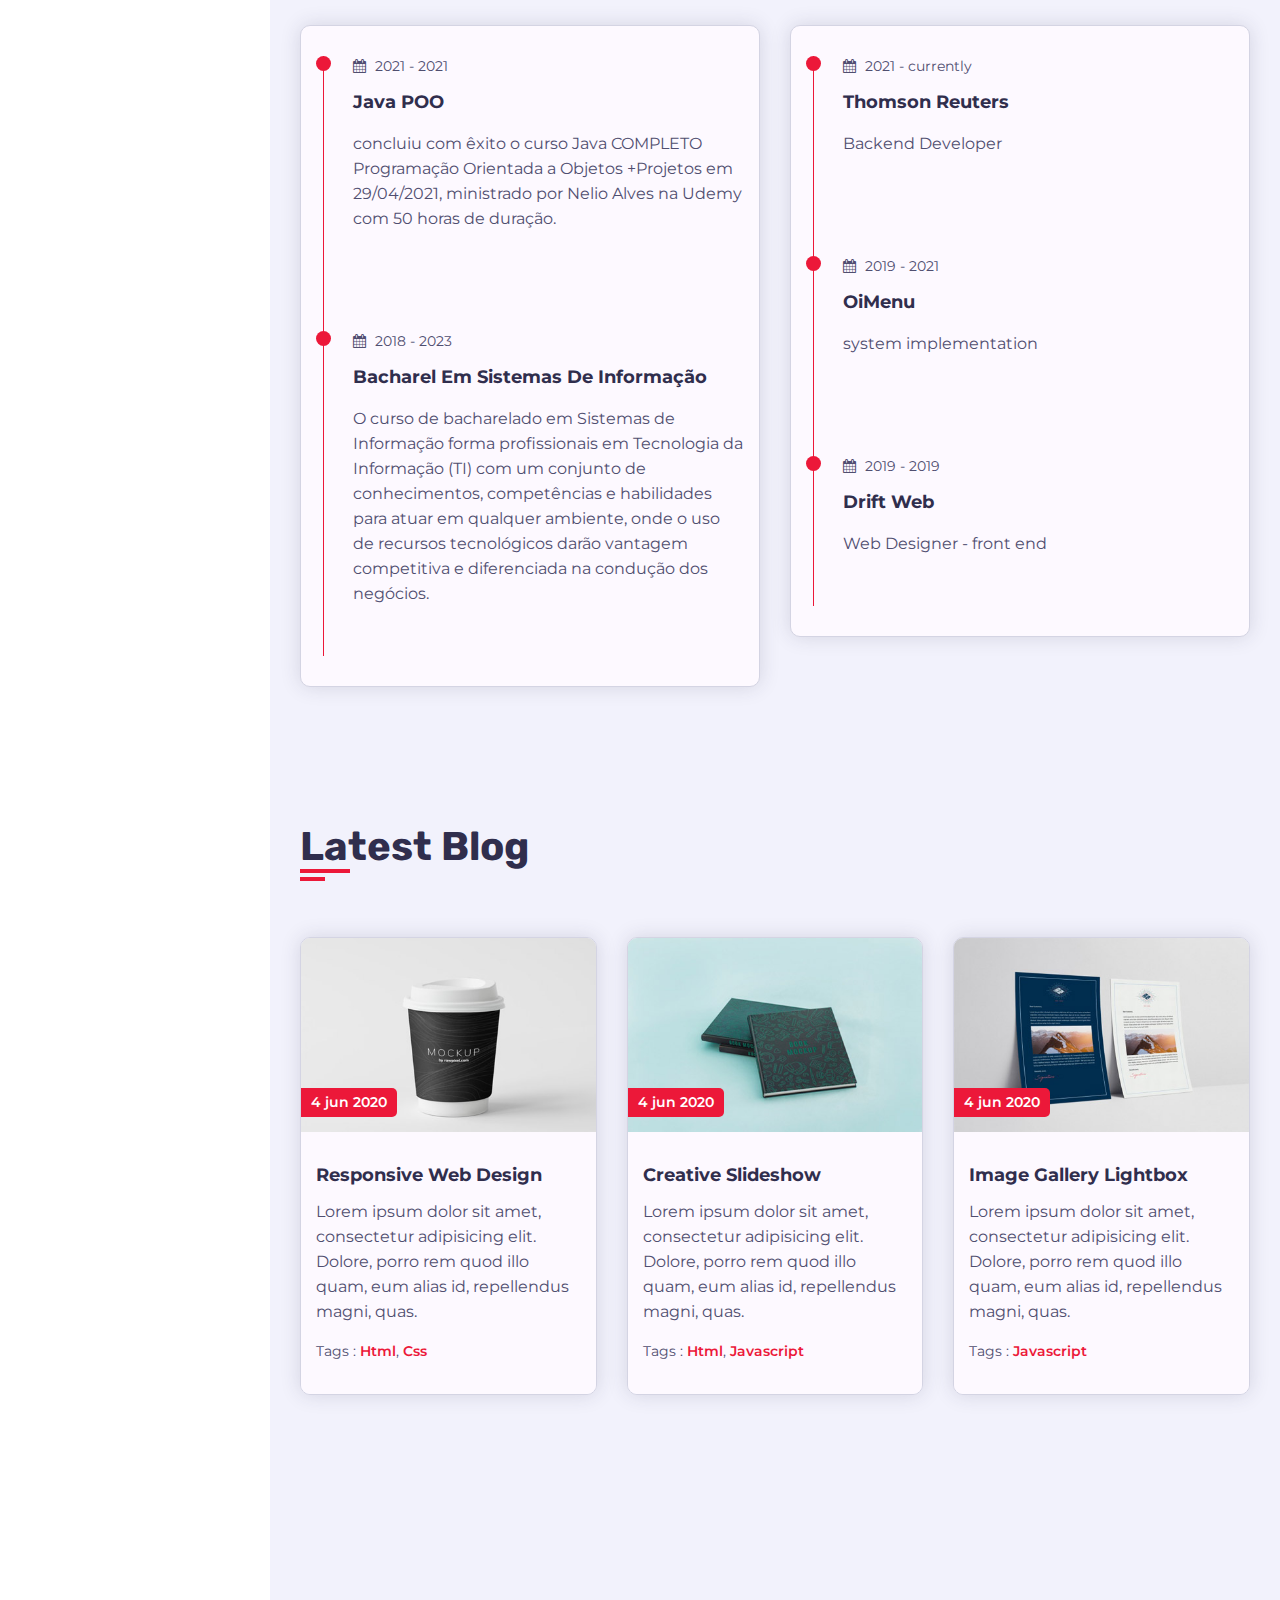
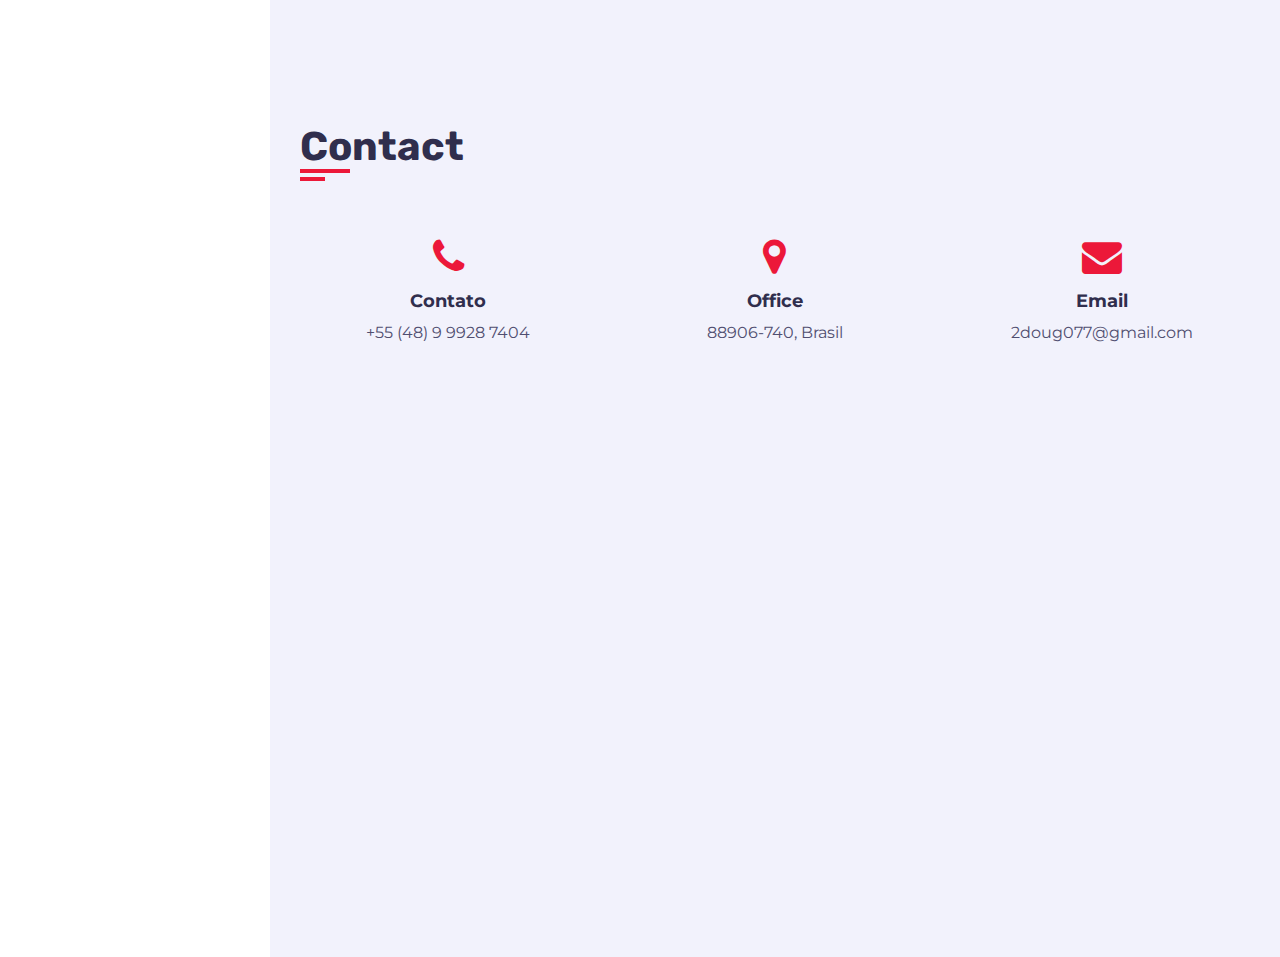
==== commit 6a19503f: "end portfolio" ====
--- a/index.html
+++ b/index.html
@@ -227,118 +227,7 @@
 
       <!-- About Section End-->
       
-      <!-- Portfolio section -->
-          <section class="portfolio section ">
-            <div class="container">
-              <div class="row">
-                <div class="section-title padd-15">
-                  <h2>Portfolio</h2>
-                </div>
-              </div>
-              <div class="row">
-                <div class="portfolio-filter padd-15">
-                  <button type="button" data-filter="all" class="active">All</button>
-                  <button type="button" data-filter="web-designer">Web Design</button>
-                  <button type="button" data-filter="photography">photography</button>
-                  <button type="button" data-filter="wordpress">wordpress</button>
-                </div>
-              </div>
-              <div class="row">
-                <!-- portfolio item -->
-                <div class="portfolio-item padd-15" data-category="web-designer">
-                  <div class="portfolio-item-inner shadow-dark">
-                    <div class="portfolio-img">
-                        <img src="images/portfolio/1.jpg" alt="portfolio">
-                    </div>
-                    <div class="portfolio-info">
-                      <h4>web design</h4>
-                      <div class="icon">
-                        <i class="fa fa-search"></i>
-                      </div>
-                    </div>
-                  </div>
-                </div>
-                <!-- portfolio item END-->
-                <!-- portfolio item -->
-                <div class="portfolio-item padd-15" data-category="wordpress">
-                  <div class="portfolio-item-inner shadow-dark">
-                    <div class="portfolio-img">
-                        <img src="images/portfolio/2.jpg" alt="portfolio">
-                    </div>
-                    <div class="portfolio-info">
-                      <h4>wordpress</h4>
-                      <div class="icon">
-                        <i class="fa fa-search"></i>
-                      </div>
-                    </div>
-                  </div>
-                </div>
-                <!-- portfolio item END-->
-                <!-- portfolio item -->
-                <div class="portfolio-item padd-15" data-category="web-designer">
-                  <div class="portfolio-item-inner shadow-dark">
-                    <div class="portfolio-img">
-                        <img src="images/portfolio/3.jpg" alt="portfolio">
-                    </div>
-                    <div class="portfolio-info">
-                      <h4>web design</h4>
-                      <div class="icon">
-                        <i class="fa fa-search"></i>
-                      </div>
-                    </div>
-                  </div>
-                </div>
-                <!-- portfolio item END-->
-                <!-- portfolio item -->
-                <div class="portfolio-item padd-15" data-category="photography">
-                  <div class="portfolio-item-inner shadow-dark">
-                    <div class="portfolio-img">
-                        <img src="images/portfolio/4.jpg" alt="portfolio">
-                    </div>
-                    <div class="portfolio-info">
-                      <h4>photography</h4>
-                      <div class="icon">
-                        <i class="fa fa-search"></i>
-                      </div>
-                    </div>
-                  </div>
-                </div>
-                <!-- portfolio item END-->
-                <!-- portfolio item -->
-                <div class="portfolio-item padd-15" data-category="wordpress">
-                  <div class="portfolio-item-inner shadow-dark">
-                    <div class="portfolio-img">
-                        <img src="images/portfolio/5.jpg" alt="portfolio">
-                    </div>
-                    <div class="portfolio-info">
-                      <h4>wordpress</h4>
-                      <div class="icon">
-                        <i class="fa fa-search"></i>
-                      </div>
-                    </div>
-                  </div>
-                </div>
-                <!-- portfolio item END-->
-                <!-- portfolio item -->
-                <div class="portfolio-item padd-15" data-category="wordpress">
-                  <div class="portfolio-item-inner shadow-dark">
-                    <div class="portfolio-img">
-                        <img src="images/portfolio/6.jpg" alt="portfolio">
-                    </div>
-                    <div class="portfolio-info">
-                      <h4>web design</h4>
-                      <div class="icon">
-                        <i class="fa fa-search"></i>
-                      </div>
-                    </div>
-                  </div>
-                </div>
-                <!-- portfolio item END-->
-              </div>
-            </div>
-          </section>
-      <!-- Portfolio section END-->
-
+      
       <!-- Blog Section -->
       <section class="blog section ">
         <div class="container">
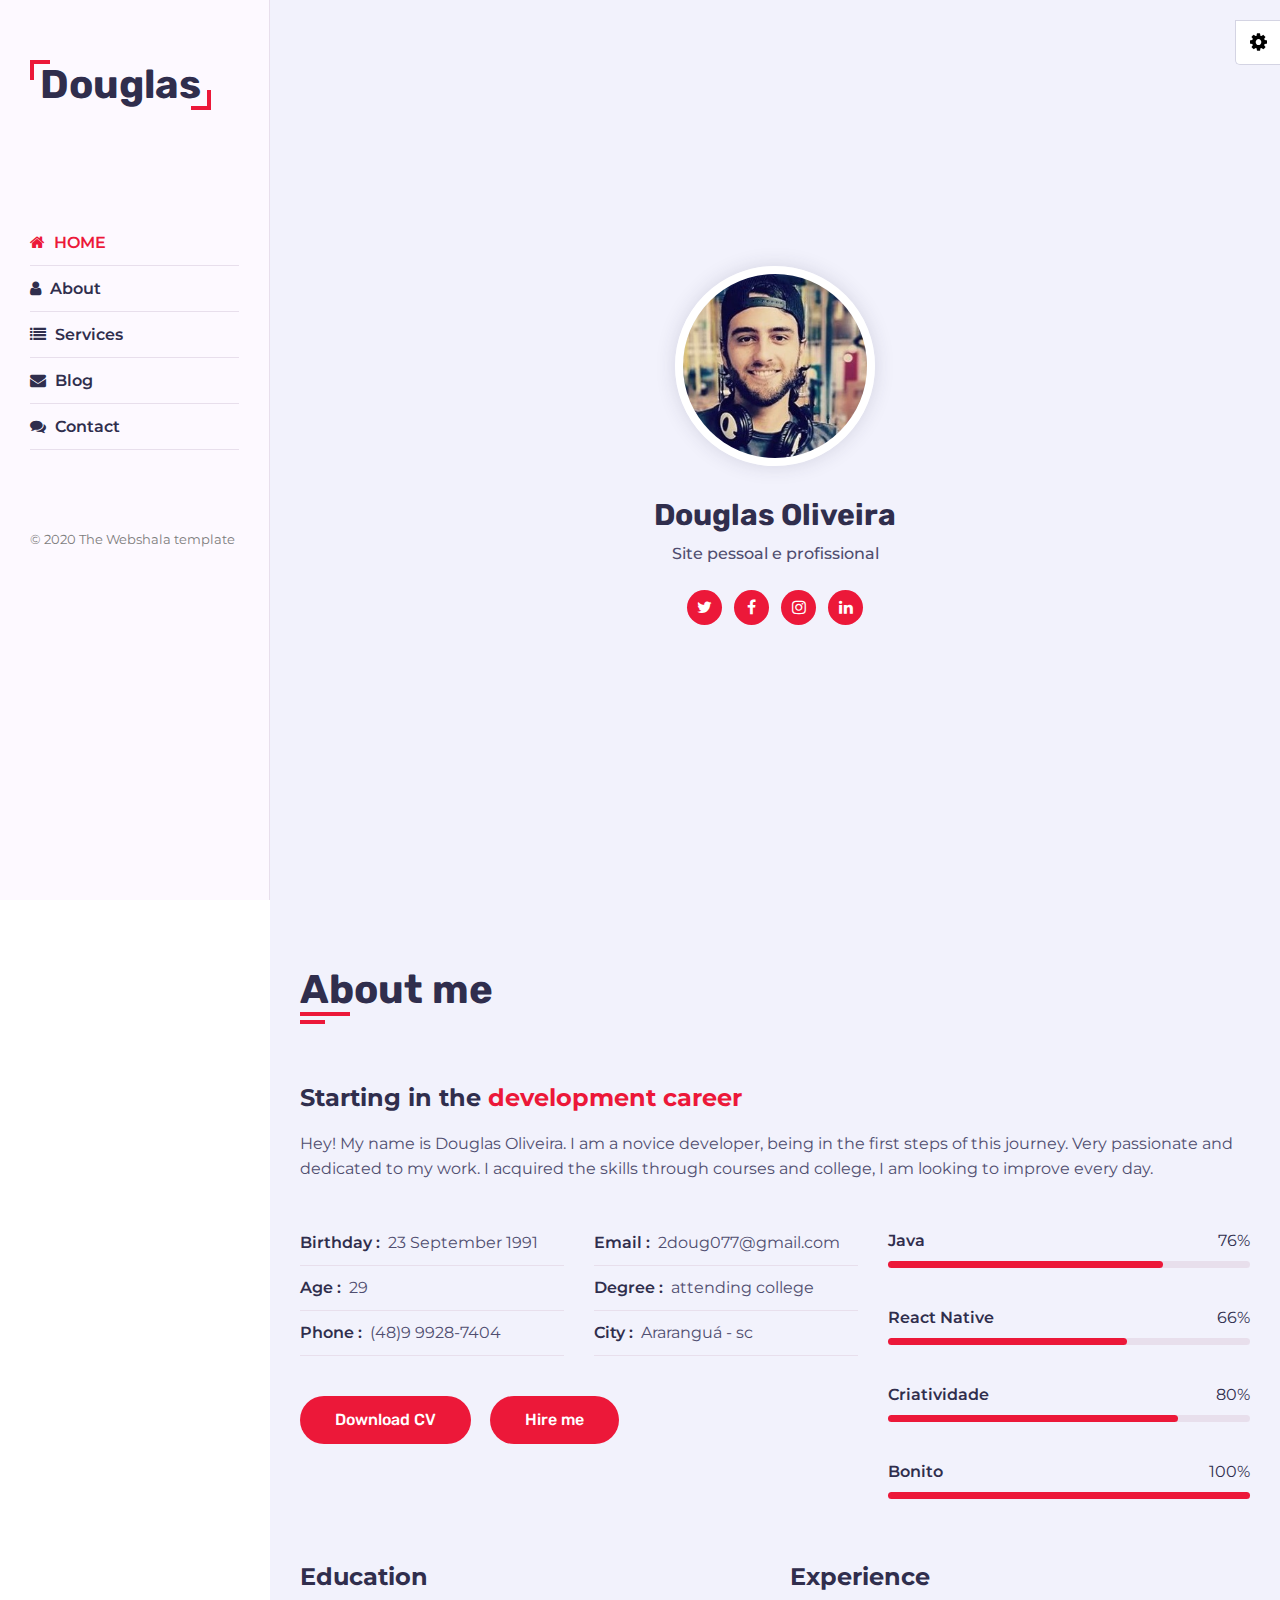
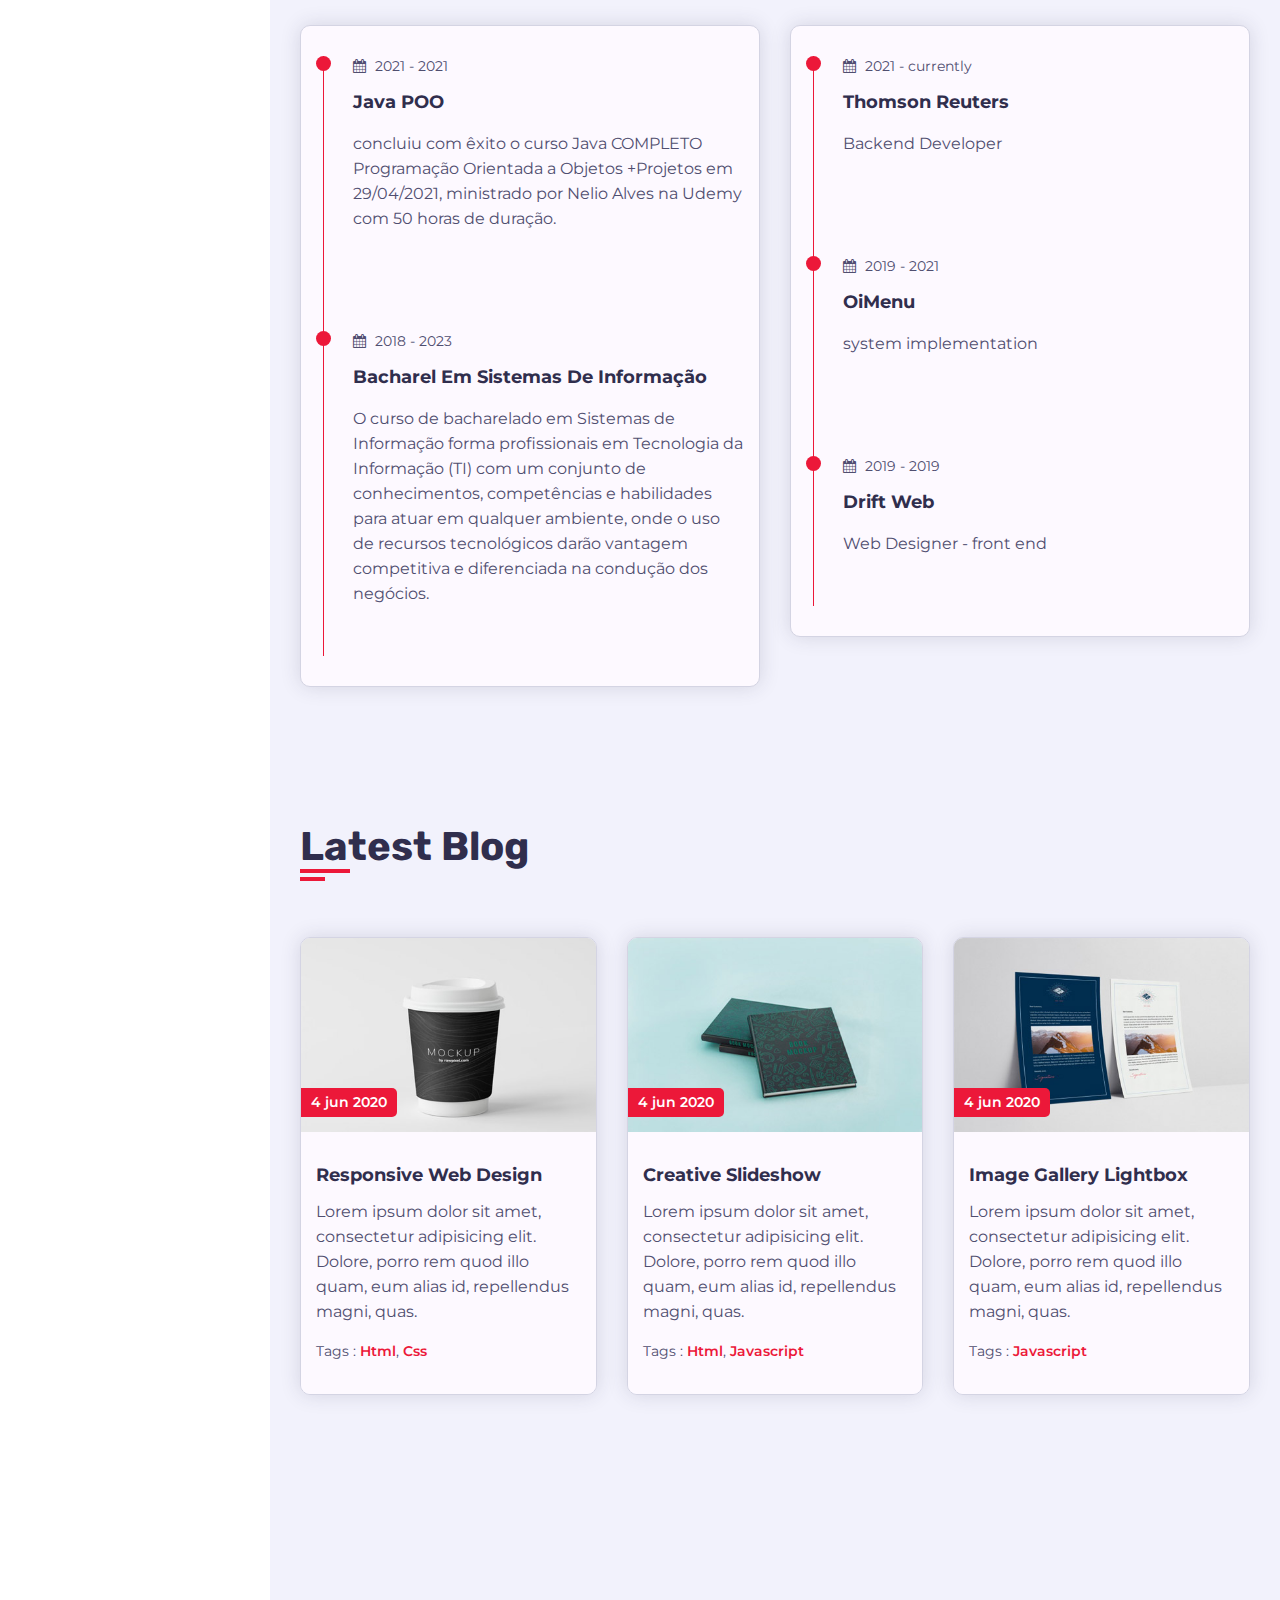
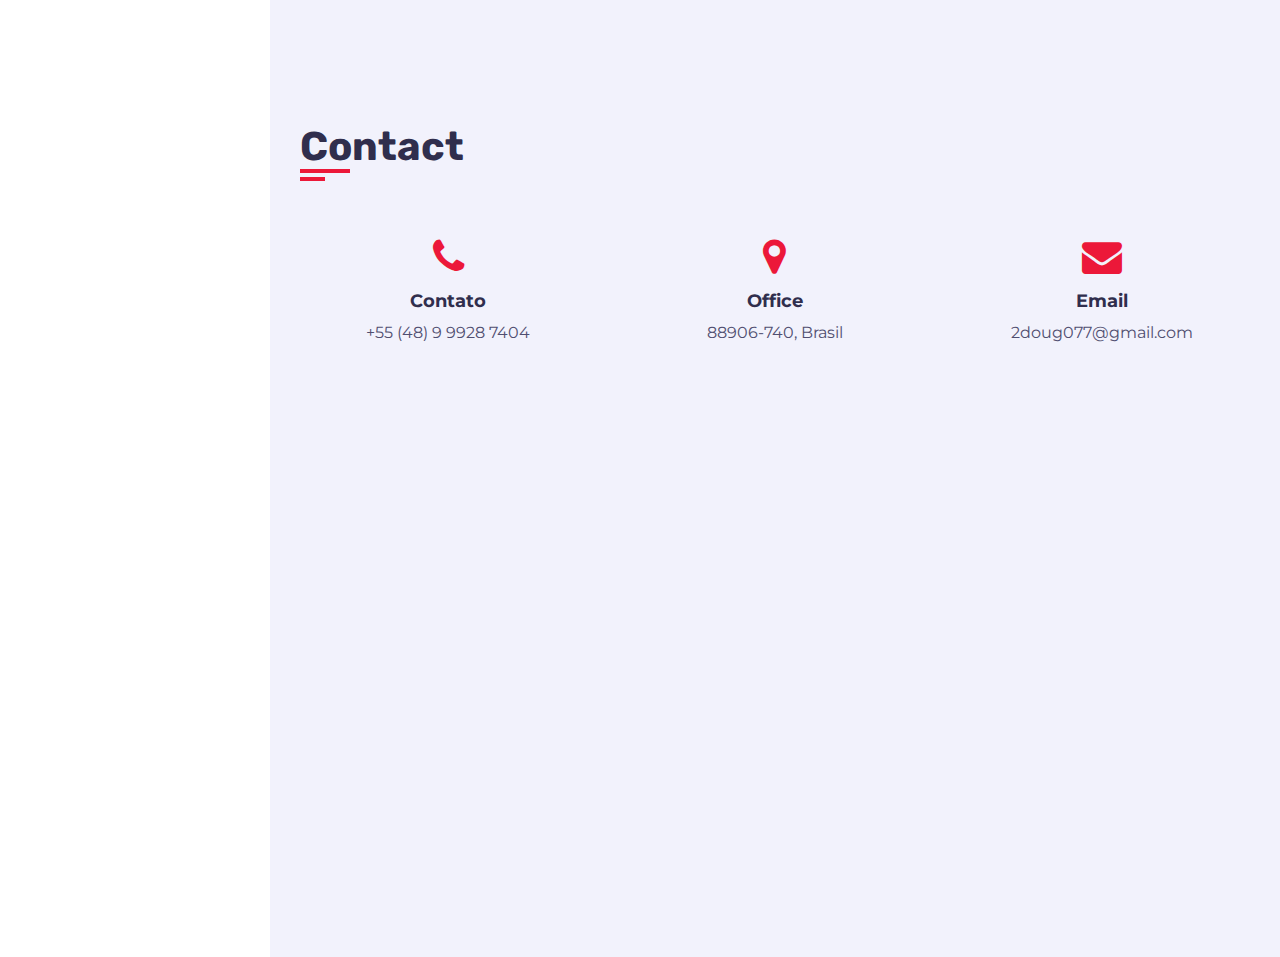
==== commit c4ad5e34: "end portf2" ====
--- a/index.html
+++ b/index.html
@@ -38,7 +38,6 @@
         <li><a href="#" class="activate"><i class="fa fa-home"></i> HOME</a></li>
         <li><a href="#"><i class="fa fa-user"></i> About</a></li>
         <li><a href="#"><i class="fa fa-list"></i> Services</a></li>
-        <li><a href="#"><i class="fa fa-briefcase"></i> Portifolio</a></li>
         <li><a href="#"><i class="fa fa-envelope"></i> Blog</a></li>
         <li><a href="#"><i class="fa fa-comments"></i> Contact</a></li>
       </ul>
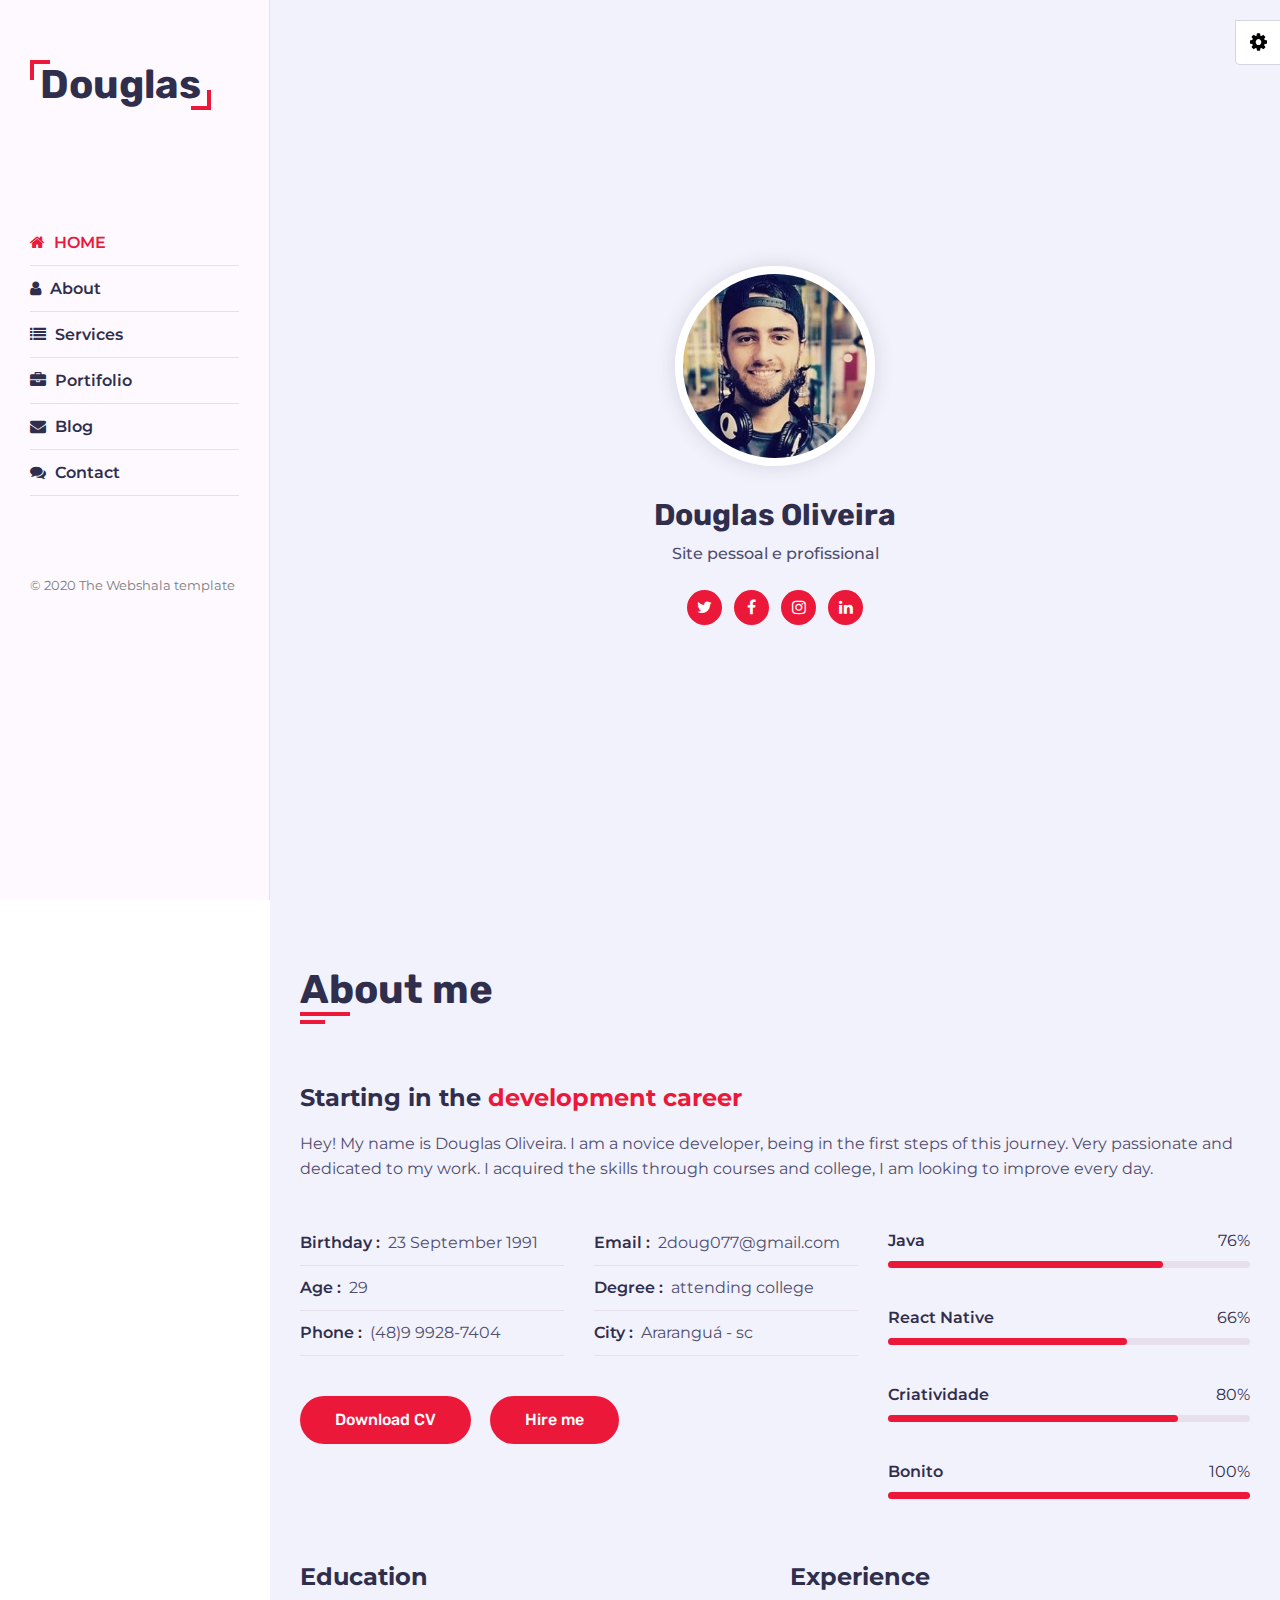
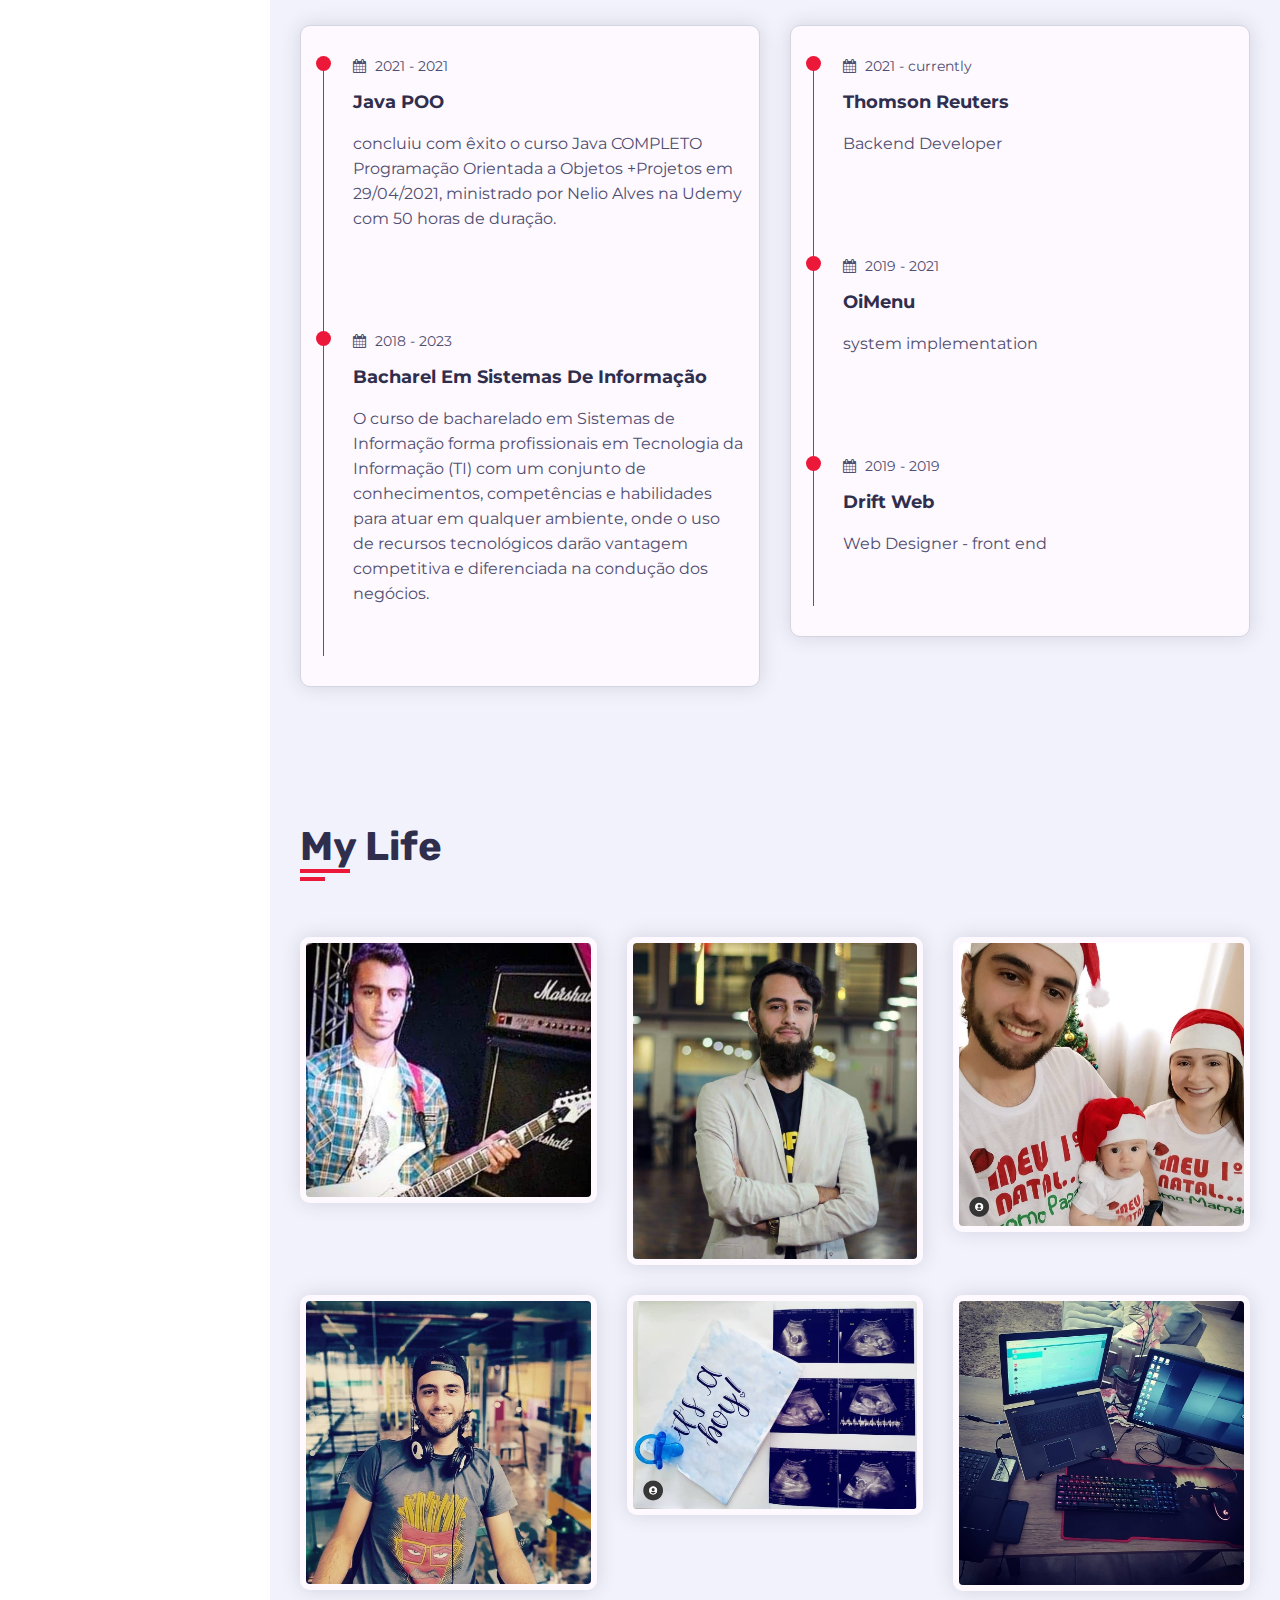
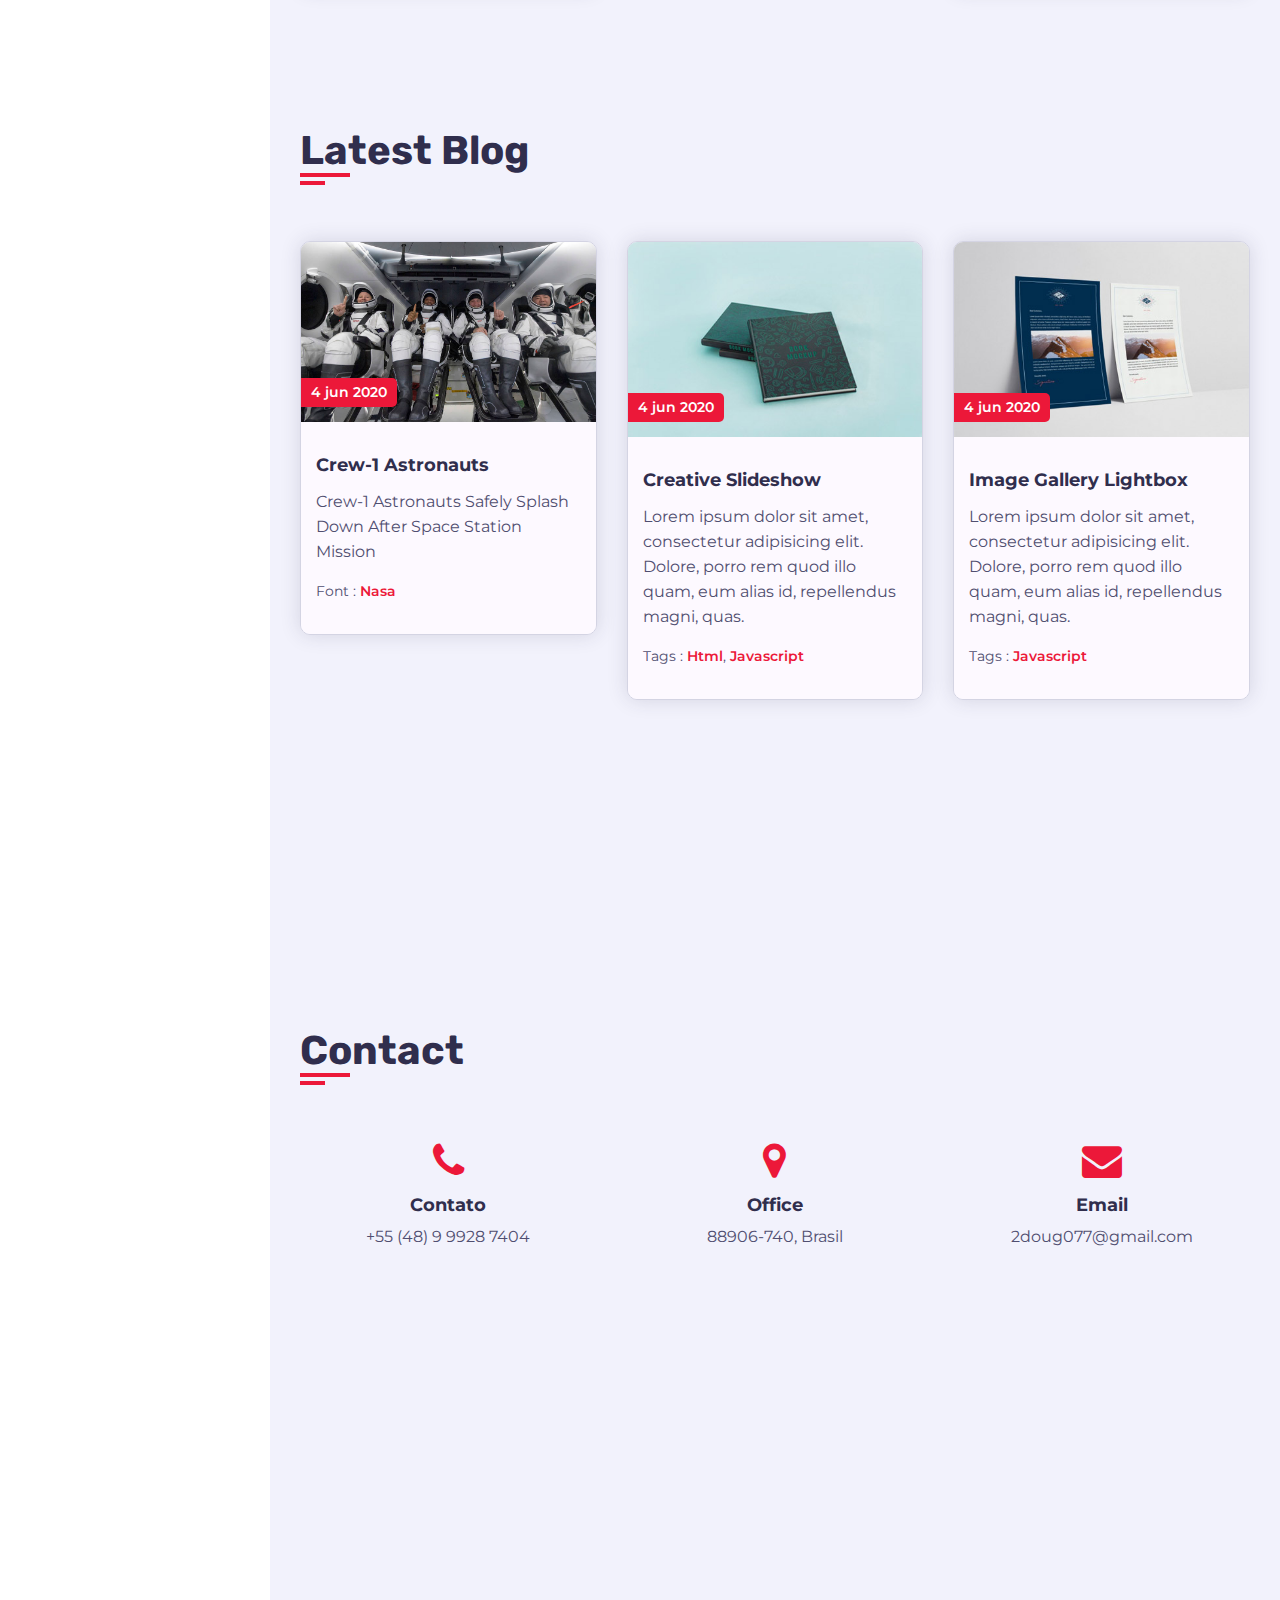
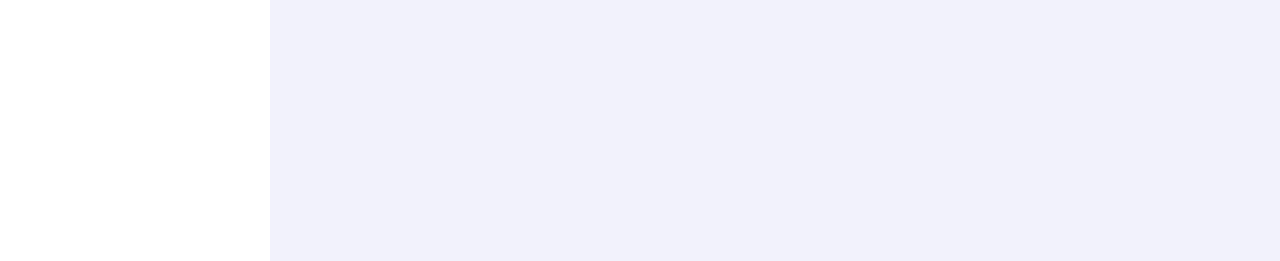
==== commit 651334c4: "blog" ====
--- a/index.html
+++ b/index.html
@@ -38,6 +38,7 @@
         <li><a href="#" class="activate"><i class="fa fa-home"></i> HOME</a></li>
         <li><a href="#"><i class="fa fa-user"></i> About</a></li>
         <li><a href="#"><i class="fa fa-list"></i> Services</a></li>
+        <li><a href="#"><i class="fa fa-briefcase"></i> Portifolio</a></li>
         <li><a href="#"><i class="fa fa-envelope"></i> Blog</a></li>
         <li><a href="#"><i class="fa fa-comments"></i> Contact</a></li>
       </ul>
@@ -226,7 +227,110 @@
 
       <!-- About Section End-->
       
-      
+      <!-- Portfolio section -->
+          <section class="portfolio section ">
+            <div class="container">
+              <div class="row">
+                <div class="section-title padd-15">
+                  <h2>My Life</h2>
+                </div>
+              </div>
+              <div class="row">
+                <!-- portfolio item -->
+                <div class="portfolio-item padd-15">
+                  <div class="portfolio-item-inner shadow-dark">
+                    <div class="portfolio-img">
+                        <img src="images/portfolio/um.jpeg" alt="portfolio">
+                    </div>
+                    <div class="portfolio-info">
+                      <h4>Guitar Man</h4>
+                      <div class="icon">
+                        <i class="fa fa-search"></i>
+                      </div>
+                    </div>
+                  </div>
+                </div>
+                <!-- portfolio item END-->
+                <!-- portfolio item -->
+                <div class="portfolio-item padd-15" data-category="wordpress">
+                  <div class="portfolio-item-inner shadow-dark">
+                    <div class="portfolio-img">
+                        <img src="images/portfolio/dois.jpeg" alt="portfolio">
+                    </div>
+                    <div class="portfolio-info">
+                      <h4>Beard</h4>
+                      <div class="icon">
+                        <i class="fa fa-search"></i>
+                      </div>
+                    </div>
+                  </div>
+                </div>
+                <!-- portfolio item END-->
+                <!-- portfolio item -->
+                <div class="portfolio-item padd-15" data-category="web-designer">
+                  <div class="portfolio-item-inner shadow-dark">
+                    <div class="portfolio-img">
+                        <img src="images/portfolio/tres.jpeg" alt="portfolio">
+                    </div>
+                    <div class="portfolio-info">
+                      <h4>Family</h4>
+                      <div class="icon">
+                        <i class="fa fa-search"></i>
+                      </div>
+                    </div>
+                  </div>
+                </div>
+                <!-- portfolio item END-->
+                <!-- portfolio item -->
+                <div class="portfolio-item padd-15" data-category="photography">
+                  <div class="portfolio-item-inner shadow-dark">
+                    <div class="portfolio-img">
+                        <img src="images/portfolio/quatro.jpeg" alt="portfolio">
+                    </div>
+                    <div class="portfolio-info">
+                      <h4>Working</h4>
+                      <div class="icon">
+                        <i class="fa fa-search"></i>
+                      </div>
+                    </div>
+                  </div>
+                </div>
+                <!-- portfolio item END-->
+                <!-- portfolio item -->
+                <div class="portfolio-item padd-15" data-category="wordpress">
+                  <div class="portfolio-item-inner shadow-dark">
+                    <div class="portfolio-img">
+                        <img src="images/portfolio/cinco.jpeg" alt="portfolio">
+                    </div>
+                    <div class="portfolio-info">
+                      <h4>Greatest joy</h4>
+                      <div class="icon">
+                        <i class="fa fa-search"></i>
+                      </div>
+                    </div>
+                  </div>
+                </div>
+                <!-- portfolio item END-->
+                <!-- portfolio item -->
+                <div class="portfolio-item padd-15" data-category="wordpress">
+                  <div class="portfolio-item-inner shadow-dark">
+                    <div class="portfolio-img">
+                        <img src="images/portfolio/seis.jpeg" alt="portfolio">
+                    </div>
+                    <div class="portfolio-info">
+                      <h4>Setup</h4>
+                      <div class="icon">
+                        <i class="fa fa-search"></i>
+                      </div>
+                    </div>
+                  </div>
+                </div>
+                <!-- portfolio item END-->
+              </div>
+            </div>
+          </section>
+      <!-- Portfolio section END-->
+
       <!-- Blog Section -->
       <section class="blog section ">
         <div class="container">
@@ -244,9 +348,9 @@
                   <div class="blog-date"> 4 jun 2020</div>
                 </div>
                 <div class="blog-info">
-                  <h4 class="blog-title">Responsive Web Design</h4>
-                  <p class="blog-description">Lorem ipsum dolor sit amet, consectetur adipisicing elit. Dolore, porro rem quod illo quam, eum alias id, repellendus magni, quas.</p>
-                  <p class="blog-tags">Tags : <a href="#">Html</a>,<a href="#"> css</a></p>
+                  <h4 class="blog-title">Crew-1 Astronauts </h4>
+                  <p class="blog-description">Crew-1 Astronauts Safely Splash Down After Space Station Mission</p>
+                  <p class="blog-tags">Font : <a href="https://www.nasa.gov/press-release/crew-1-astronauts-safely-splash-down-after-space-station-mission" target="_blank">Nasa</a></p>
                 </div>
               </div>
             </div>
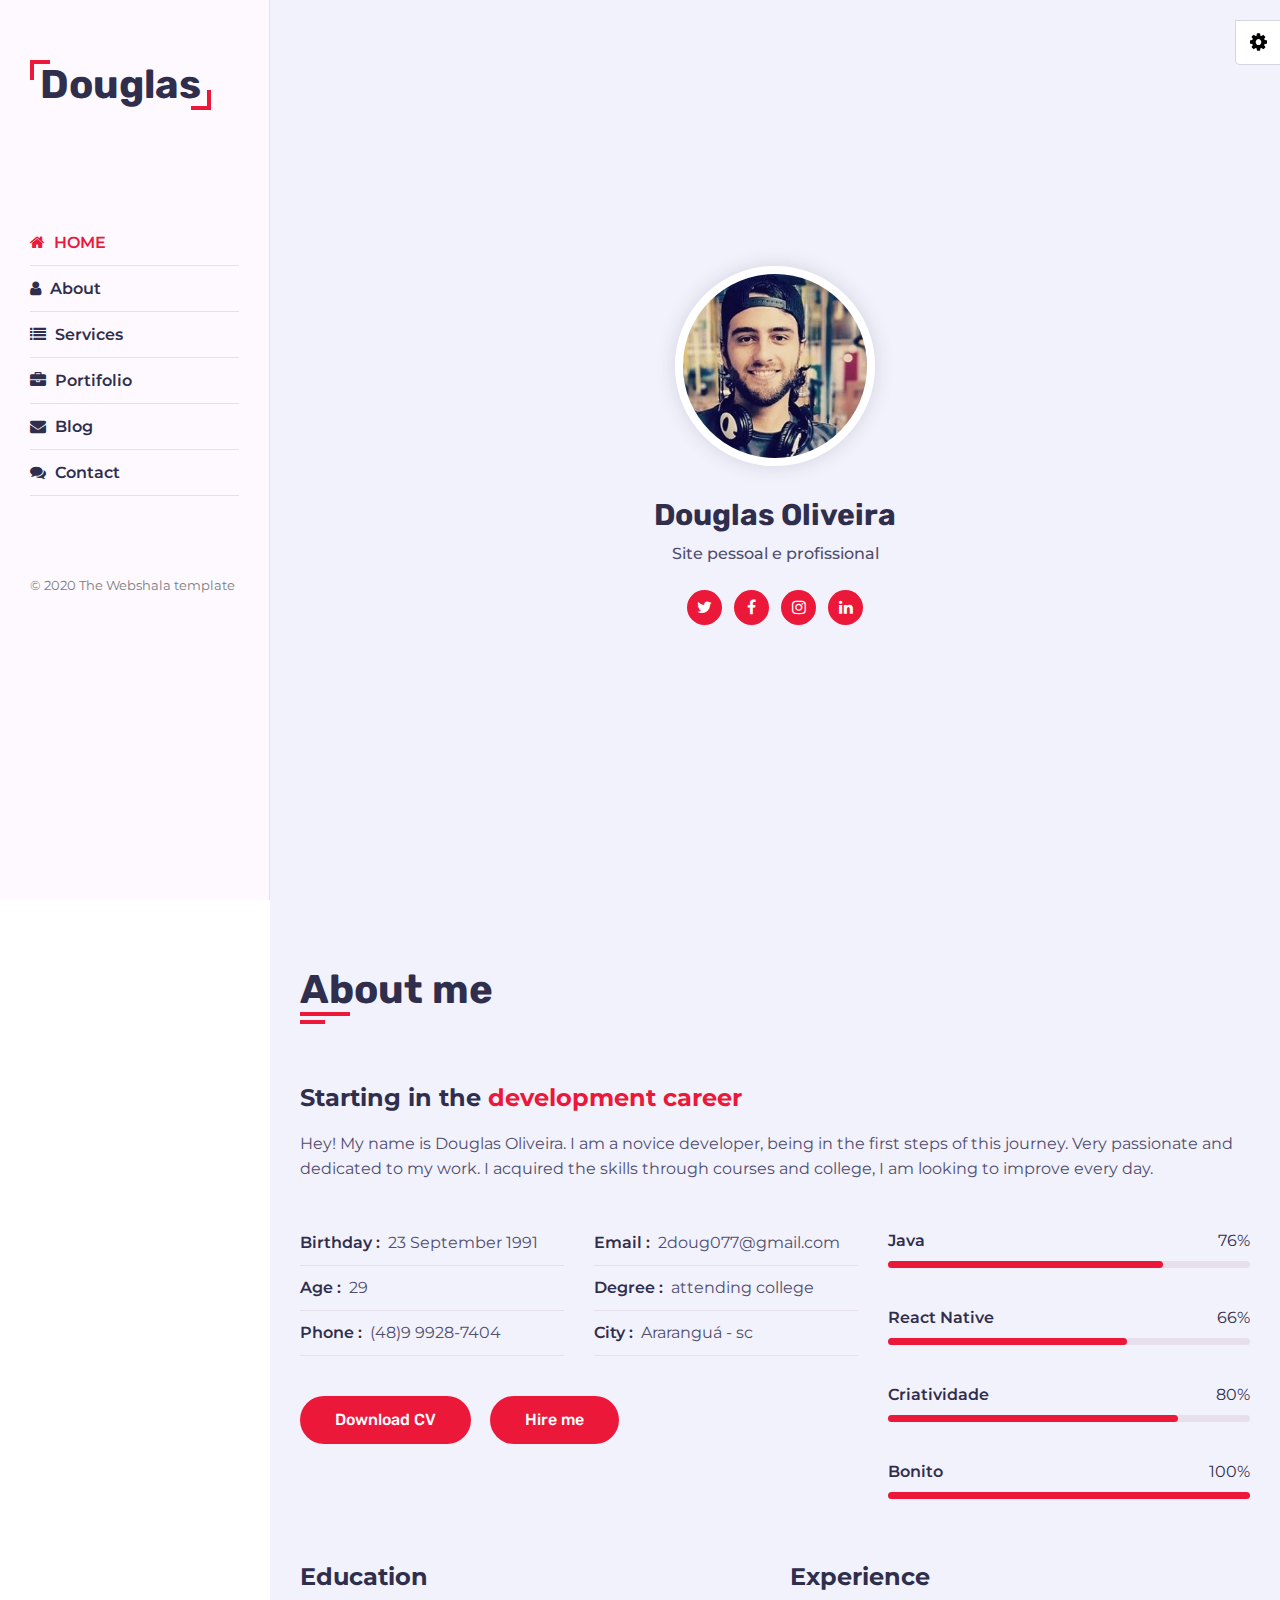
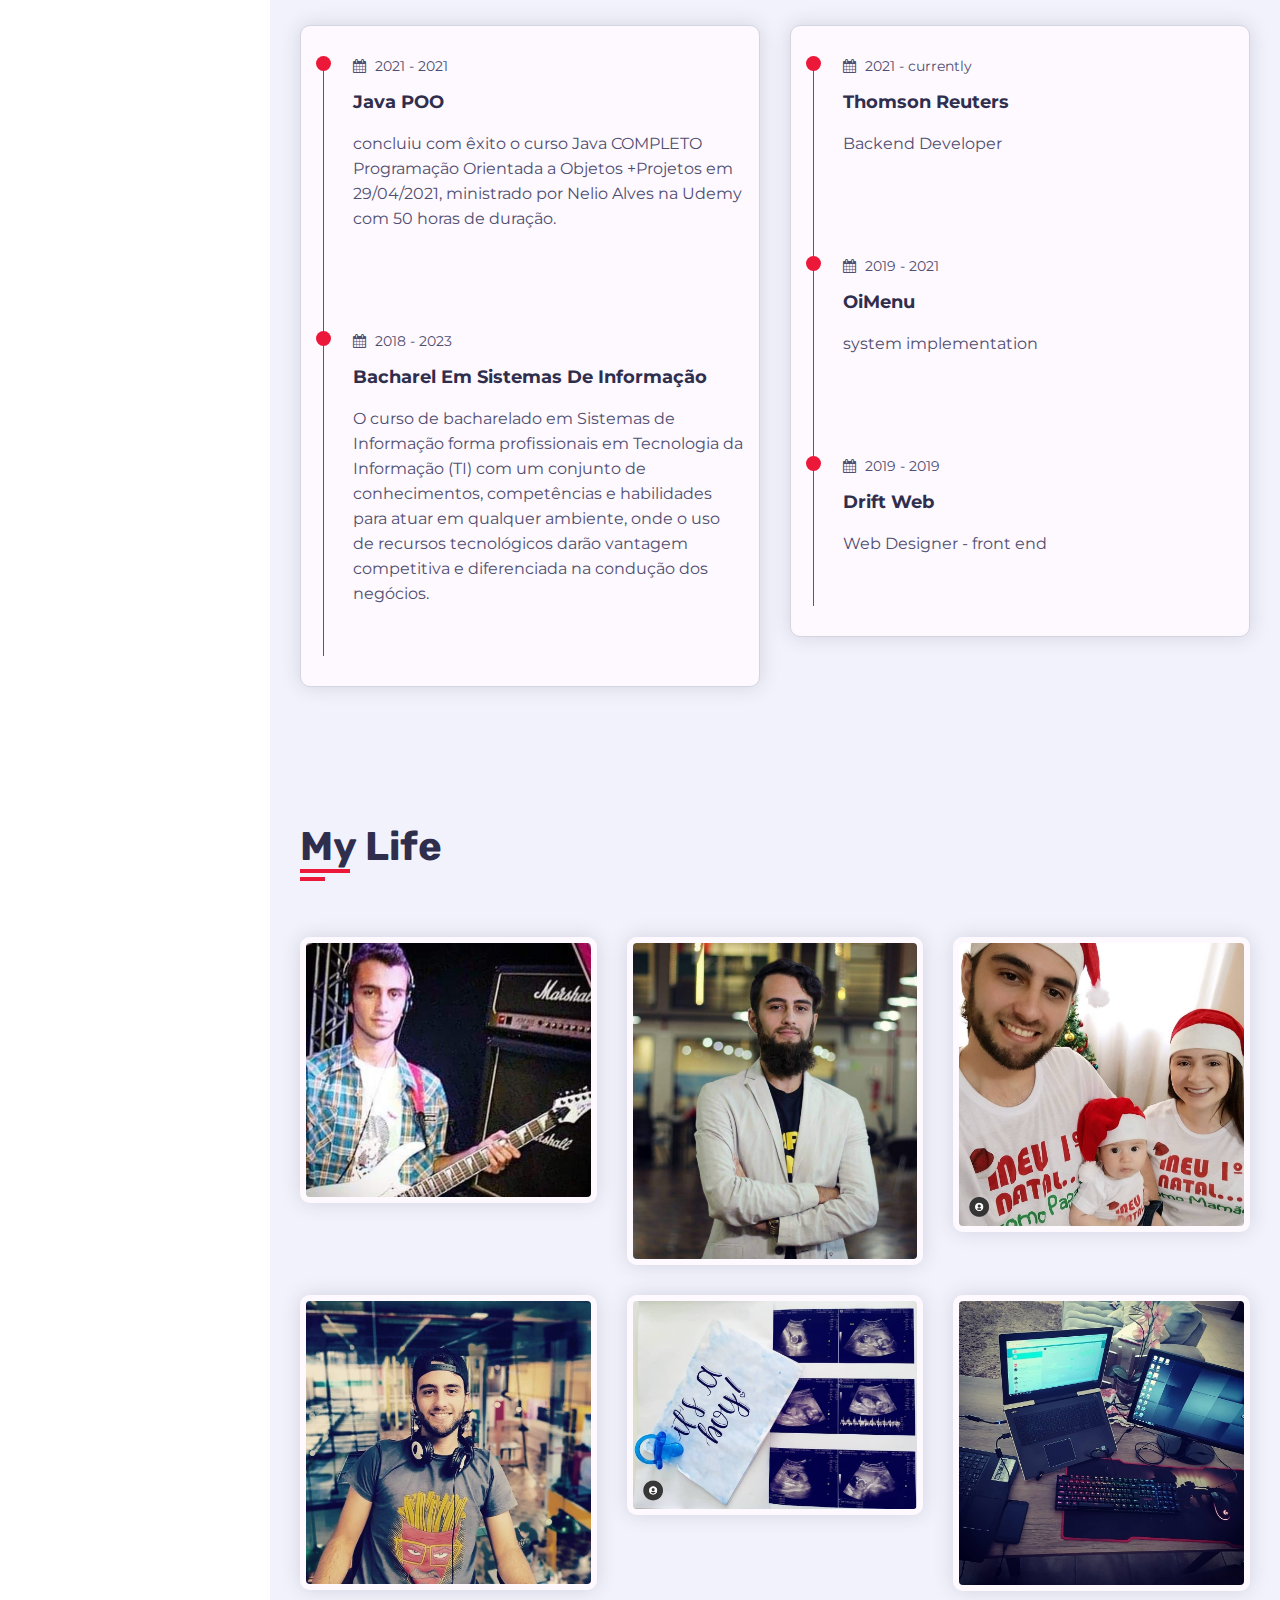
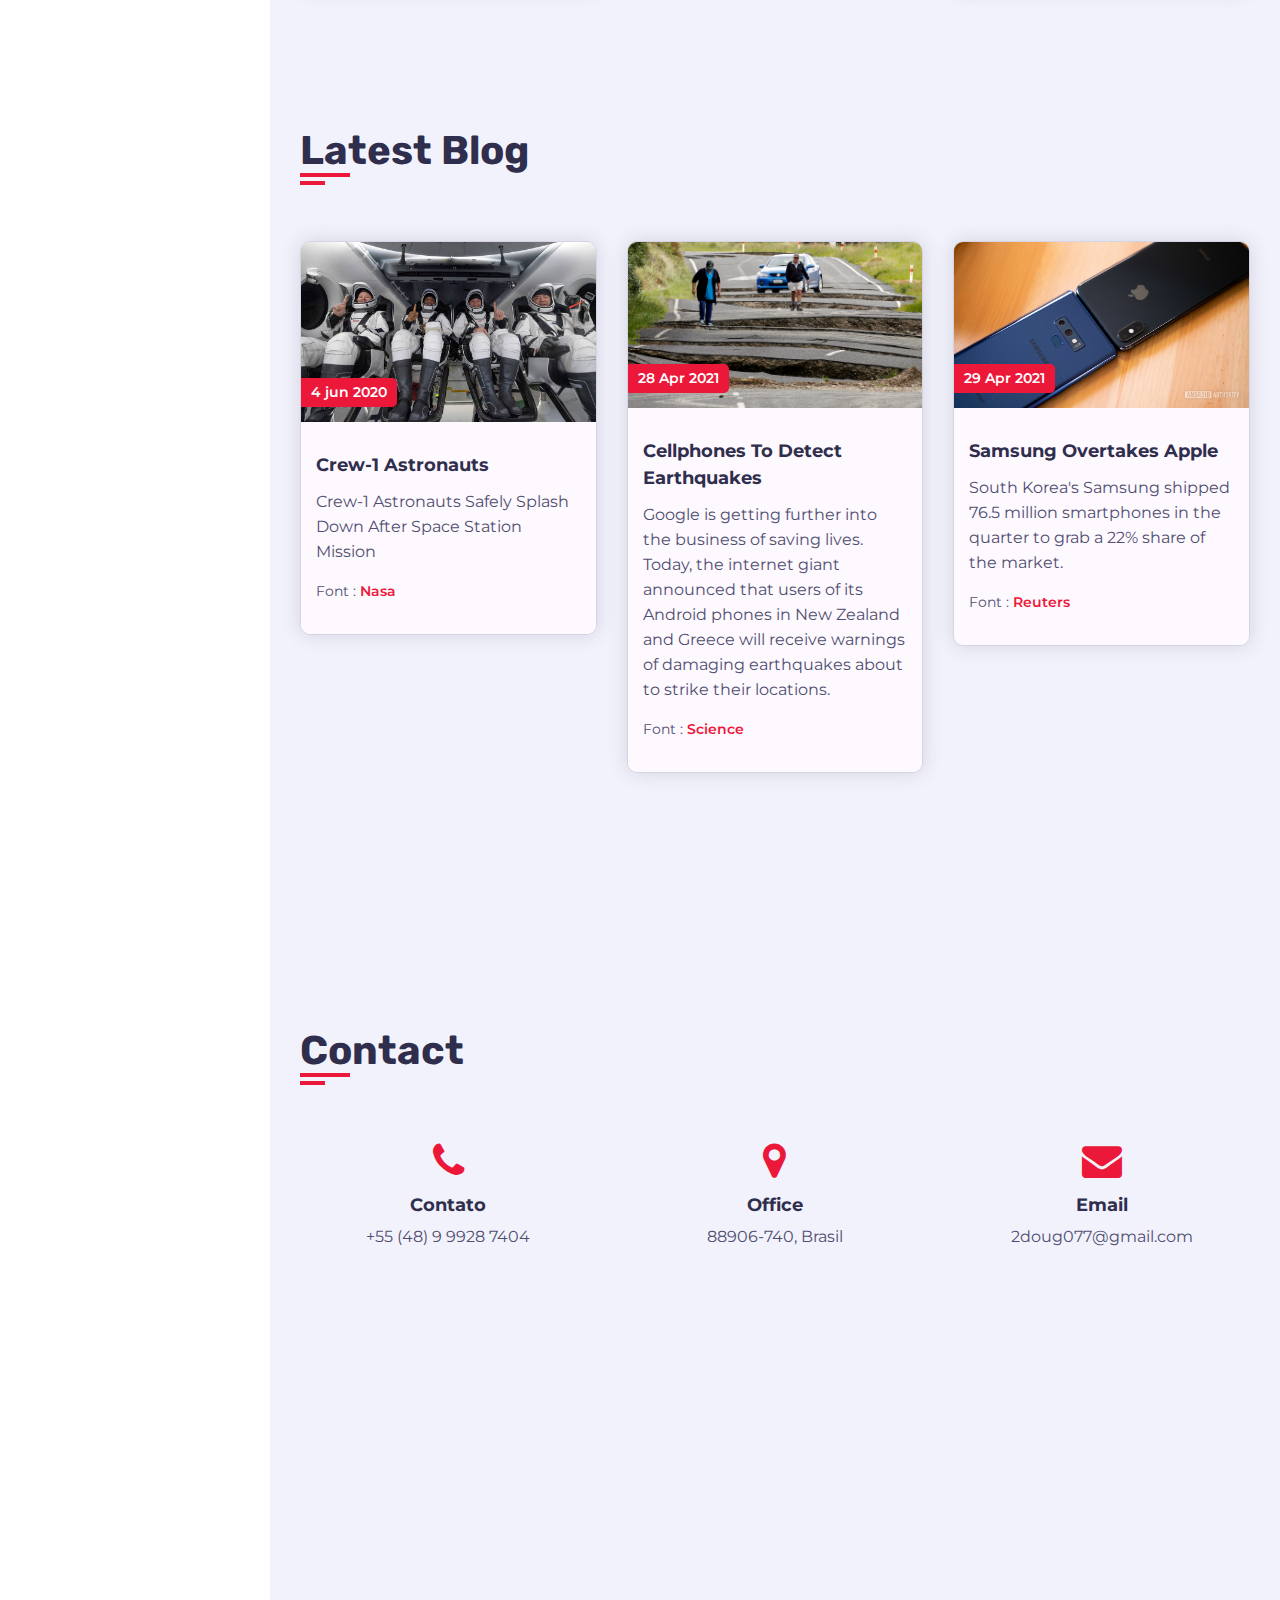
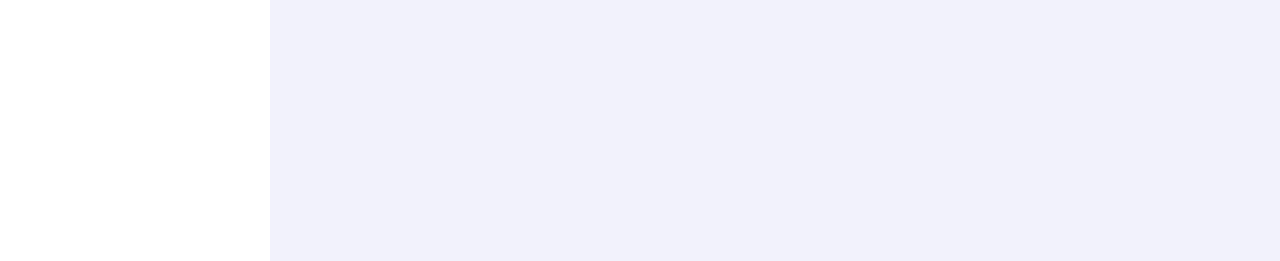
==== commit 49e051d6: "add blog" ====
--- a/index.html
+++ b/index.html
@@ -360,12 +360,12 @@
               <div class="blog-item-inner shadow-dark">
                 <div class="blog-img">
                   <img src="images/blog/2.jpg" alt="blog">
-                  <div class="blog-date"> 4 jun 2020</div>
+                  <div class="blog-date"> 28 Apr 2021</div>
                 </div>
                 <div class="blog-info">
-                  <h4 class="blog-title">Creative Slideshow</h4>
-                  <p class="blog-description">Lorem ipsum dolor sit amet, consectetur adipisicing elit. Dolore, porro rem quod illo quam, eum alias id, repellendus magni, quas.</p>
-                  <p class="blog-tags">Tags : <a href="#">Html</a>,<a href="#"> Javascript</a></p>
+                  <h4 class="blog-title">Cellphones to detect earthquakes</h4>
+                  <p class="blog-description">Google is getting further into the business of saving lives. Today, the internet giant announced that users of its Android phones in New Zealand and Greece will receive warnings of damaging earthquakes about to strike their locations.</p>
+                  <p class="blog-tags">Font : <a href="https://www.sciencemag.org/news/2021/04/new-google-effort-uses-cellphones-detect-earthquakes" target="_blank">Science</a></p>
                 </div>
               </div>
             </div>
@@ -375,12 +375,12 @@
               <div class="blog-item-inner shadow-dark">
                 <div class="blog-img">
                   <img src="images/blog/3.jpg" alt="blog">
-                  <div class="blog-date"> 4 jun 2020</div>
+                  <div class="blog-date"> 29 Apr 2021</div>
                 </div>
                 <div class="blog-info">
-                  <h4 class="blog-title">Image Gallery Lightbox</h4>
-                  <p class="blog-description">Lorem ipsum dolor sit amet, consectetur adipisicing elit. Dolore, porro rem quod illo quam, eum alias id, repellendus magni, quas.</p>
-                  <p class="blog-tags">Tags : <a href="#">Javascript</a></p>
+                  <h4 class="blog-title">Samsung overtakes Apple</h4>
+                  <p class="blog-description">South Korea's Samsung shipped 76.5 million smartphones in the quarter to grab a 22% share of the market.</p>
+                  <p class="blog-tags">Font : <a href="https://www.reuters.com/business/media-telecom/samsung-takes-back-smartphone-crown-apple-xiaomi-surges-2021-04-29/" target="_blank">Reuters</a></p>
                 </div>
               </div>
             </div>
